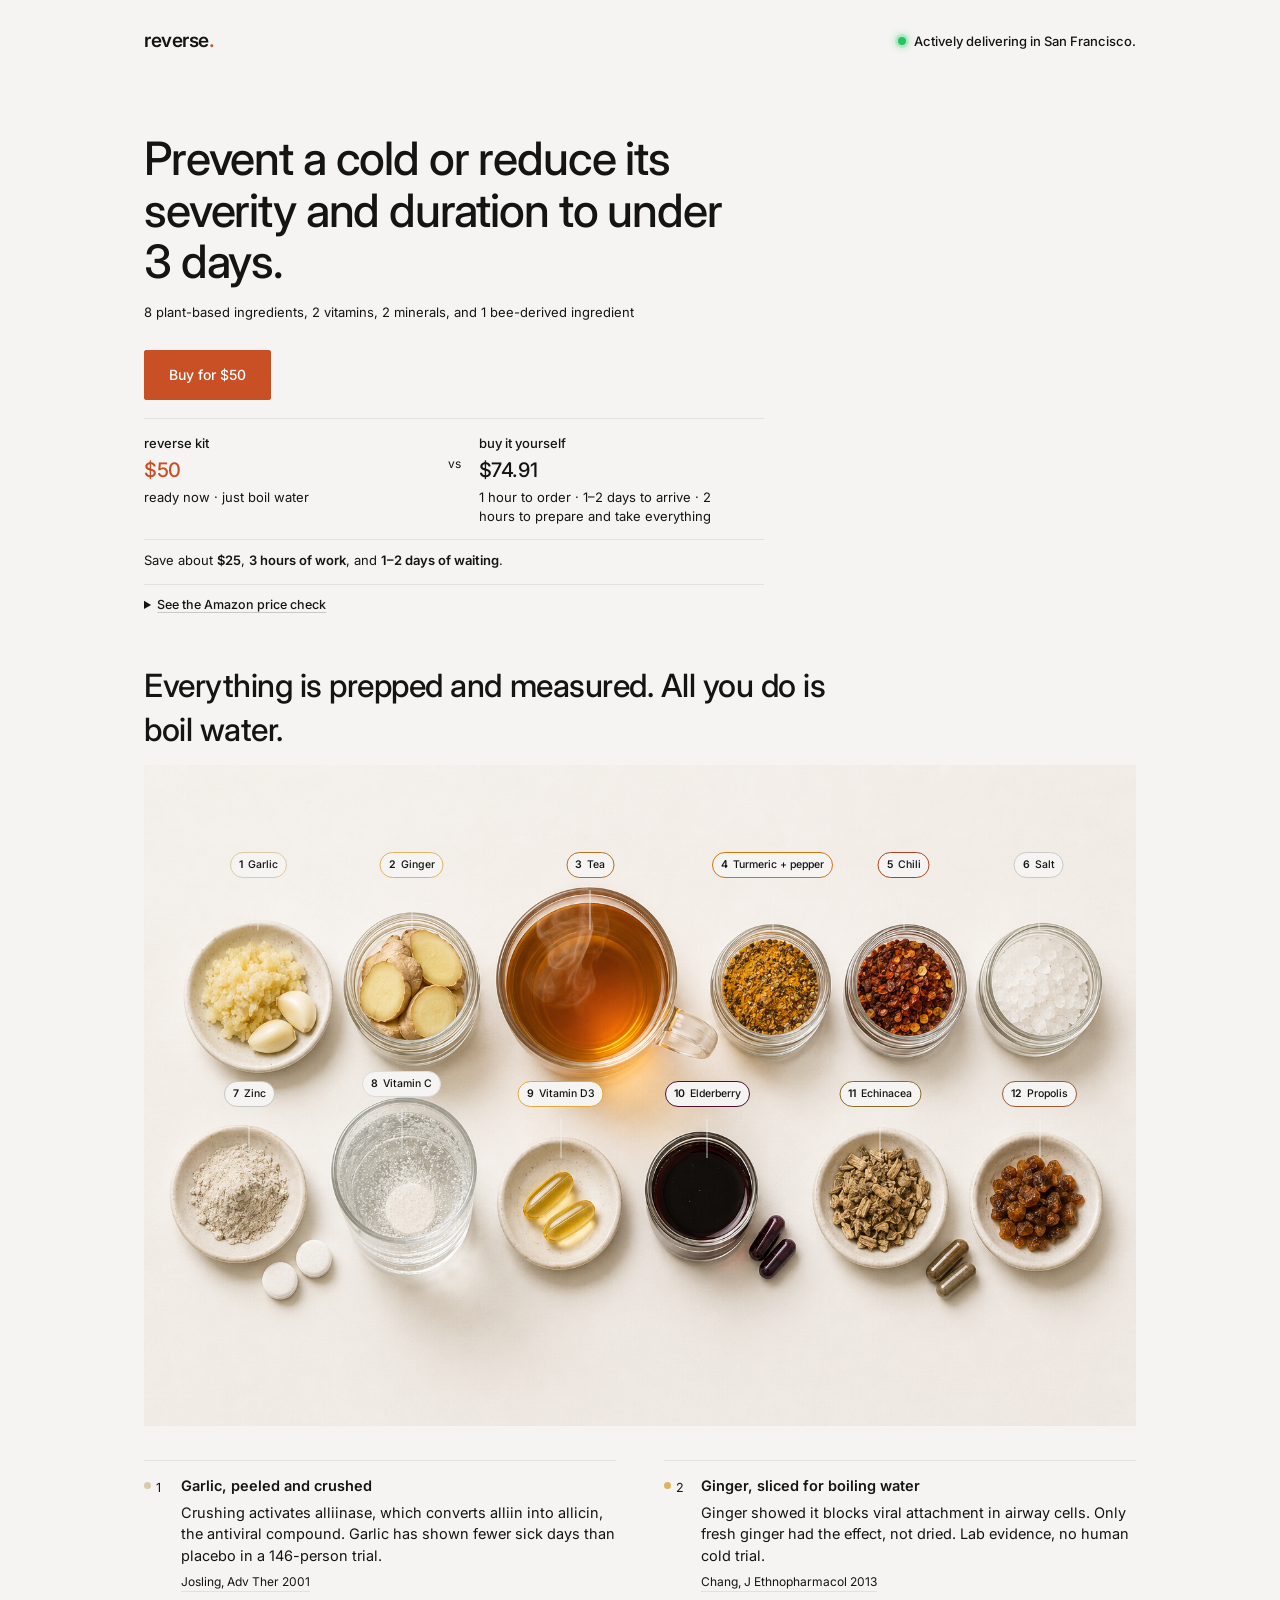
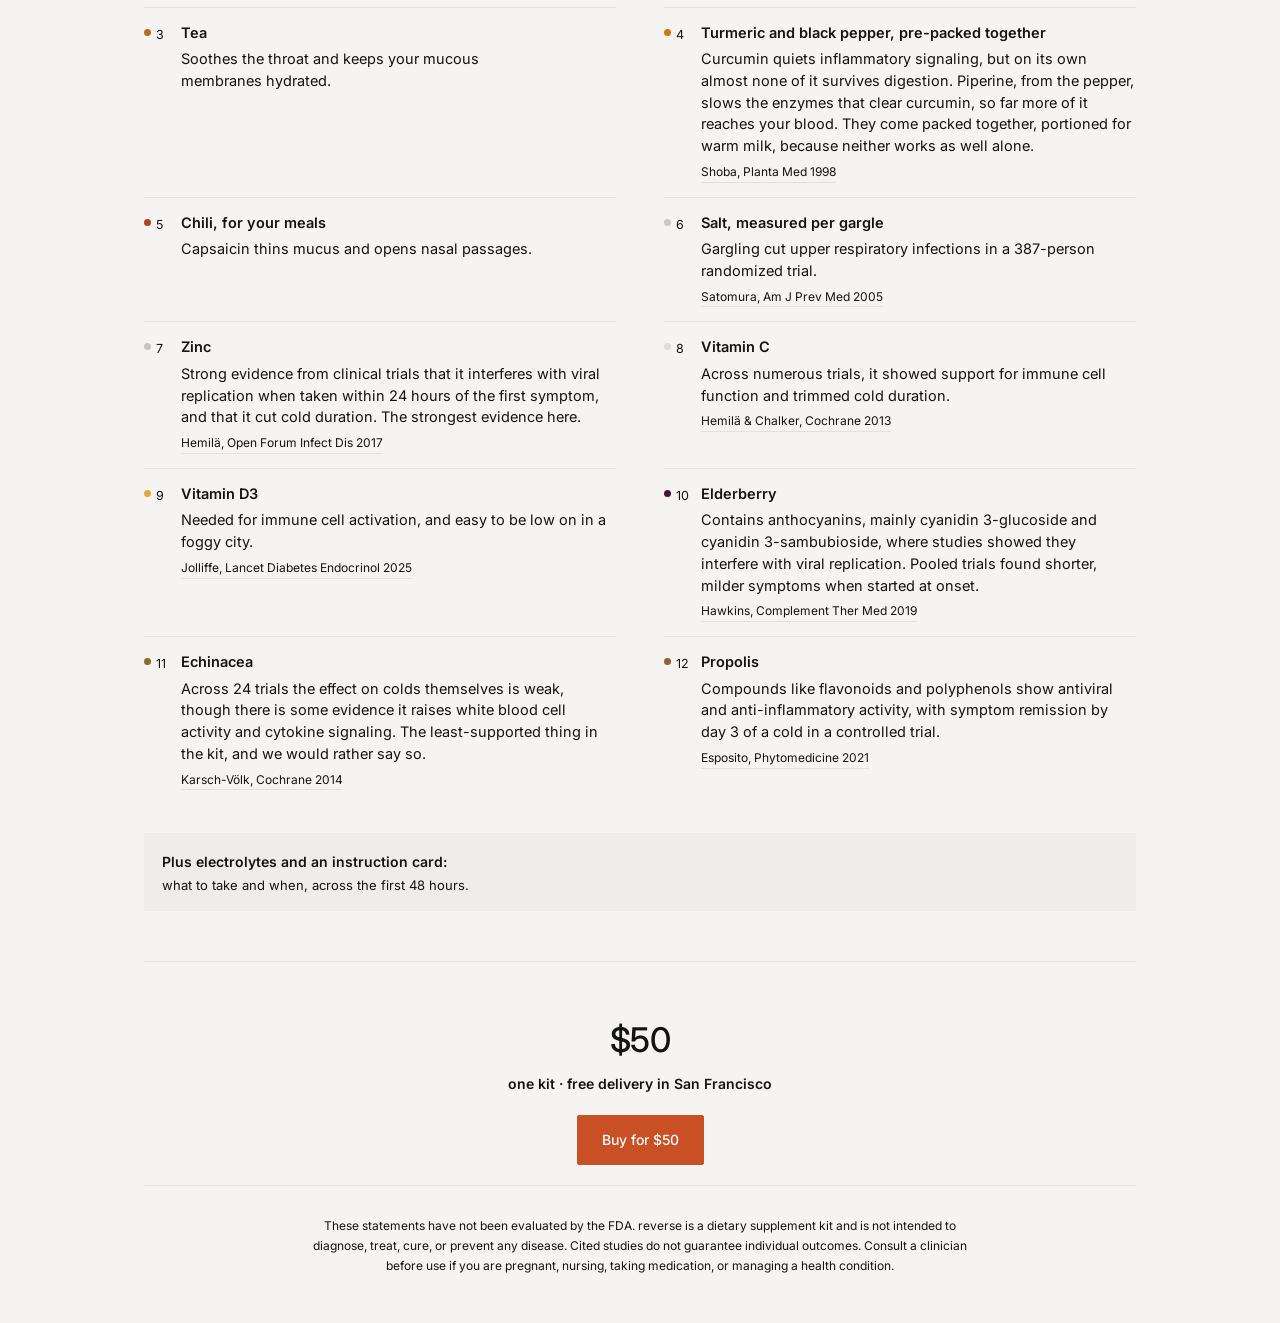
==== index.html @ 2e4b7d85 "Describe ingredient composition" ====
<!DOCTYPE html><html lang="en"><head><meta charSet="utf-8"/><meta name="viewport" content="width=device-width, initial-scale=1"/><link rel="preload" as="image" href="./reverse-kit.png"/><link rel="stylesheet" href="./style.css"/><title>reverse — the at-onset cold kit</title><meta name="description" content="Everything you need is prepped and measured in one kit. All you do is boil water."/><meta property="og:title" content="reverse — the at-onset cold kit"/><meta property="og:description" content="Everything you need is prepped and measured. All you do is boil water."/><meta property="og:url" content="https://kadair1.github.io/reversecold/"/><meta property="og:type" content="website"/><meta property="og:image" content="https://kadair1.github.io/reversecold/og.png"/><meta property="og:image:width" content="1536"/><meta property="og:image:height" content="1024"/><meta name="twitter:card" content="summary_large_image"/><meta name="twitter:title" content="reverse — the at-onset cold kit"/><meta name="twitter:description" content="Everything you need is prepped and measured. All you do is boil water."/><meta name="twitter:image" content="https://kadair1.github.io/reversecold/og.png"/><link rel="shortcut icon" href="https://kadair1.github.io/reversecold/favicon.svg"/><link rel="icon" href="https://kadair1.github.io/reversecold/favicon.svg"/>
<link rel="stylesheet" href="https://fonts.googleapis.com/css2?family=Inter:wght@300;400;500;600&amp;display=swap" />
<style data-vinext-fonts>.__font_inter_10aityj { font-family: 'Inter', sans-serif; }

.__variable_inter_10aityj { --font-inter: 'Inter', sans-serif; }
</style>
</head><body class="__variable_inter_10aityj"><main><div class="wrap"><header><a class="mark" href="#top" aria-label="reverse home">reverse</a><div class="meta">Actively delivering in San Francisco.</div></header><section class="hero" id="top"><h1>Prevent a cold or reduce its severity and duration to under 3 days.</h1><p class="hero-support">8 plant-based ingredients, 2 vitamins, 2 minerals, and 1 bee-derived ingredient</p><div class="actions"><a class="buy" href="https://buy.stripe.com/00w4gAdY35AW3qXcpU4AU00">Buy for $50</a></div><div class="value-proof" aria-label="Cost and time comparison"><div class="proof-item reverse-proof"><span>reverse kit</span><strong>$50</strong><small>ready now · just boil water</small></div><div class="proof-divider" aria-hidden="true">vs</div><div class="proof-item"><span>buy it yourself</span><strong>$74.91</strong><small>1 hour to order · 1–2 days to arrive · 2 hours to prepare and take everything</small></div><p class="savings">Save about <b>$25</b>, <b>3 hours of work</b>, and<!-- --> <b>1–2 days of waiting</b>.</p></div><details class="price-check"><summary>See the Amazon price check</summary><div class="basket"><a href="https://www.amazon.com/dp/B0035APRLO" target="_blank" rel="noopener noreferrer"><span>Garlic</span><b>$0.99</b></a><a href="https://www.amazon.com/dp/B09B32RNV4" target="_blank" rel="noopener noreferrer"><span>Ginger</span><b>$1.87</b></a><a href="https://www.amazon.com/dp/B07W1WWT5D" target="_blank" rel="noopener noreferrer"><span>Turmeric</span><b>$2.62</b></a><a href="https://www.amazon.com/dp/B0CN1QPHZ1" target="_blank" rel="noopener noreferrer"><span>Black pepper</span><b>$1.69</b></a><a href="https://www.amazon.com/dp/B07VYNTRYJ" target="_blank" rel="noopener noreferrer"><span>Cayenne</span><b>$2.42</b></a><a href="https://www.amazon.com/dp/B07QW1G8MW" target="_blank" rel="noopener noreferrer"><span>Sea salt</span><b>$2.20</b></a><a href="https://www.amazon.com/dp/B00PSD42PS" target="_blank" rel="noopener noreferrer"><span>Tea</span><b>$3.97</b></a><a href="https://www.amazon.com/dp/B00024D3SK" target="_blank" rel="noopener noreferrer"><span>Zinc lozenges</span><b>$5.04</b></a><a href="https://www.amazon.com/dp/B018EAPQ38" target="_blank" rel="noopener noreferrer"><span>Vitamin C</span><b>$5.99</b></a><a href="https://www.amazon.com/dp/B004U3Y8SI" target="_blank" rel="noopener noreferrer"><span>Vitamin D3</span><b>$7.41</b></a><a href="https://www.amazon.com/dp/B0F94R33RW" target="_blank" rel="noopener noreferrer"><span>Elderberry</span><b>$11.59</b></a><a href="https://www.amazon.com/dp/B000GG15L6" target="_blank" rel="noopener noreferrer"><span>Echinacea</span><b>$7.69</b></a><a href="https://www.amazon.com/dp/B019ND0DU6" target="_blank" rel="noopener noreferrer"><span>Propolis spray</span><b>$13.99</b></a><a href="https://www.amazon.com/dp/B08TZM8S1F" target="_blank" rel="noopener noreferrer"><span>Electrolytes</span><b>$7.44</b></a><div class="basket-total"><span>Amazon basket</span><b>$74.91</b></div></div><p>Prices checked July 17, 2026 for the lowest-priced relevant pack found. Before tax; prices and availability change. Time includes 1 hour to order all the right things and 2 hours to prepare and take everything; delivery takes 1–2 days.</p></details></section><section class="spec" aria-labelledby="kit-heading"><div class="section-head"><h2 id="kit-heading">Everything is prepped and measured. All you do is boil water.</h2></div><div class="lay"><div class="image-stage"><img src="./reverse-kit.png" alt="The reverse kit ingredients arranged in two orderly rows" width="1536" height="1024"/><div class="dots" aria-hidden="true"><div class="dot r1 p1" style="--ring:#d8cba8"><i><b>1</b><span>Garlic</span></i></div><div class="dot r1 p2" style="--ring:#e0b45e"><i><b>2</b><span>Ginger</span></i></div><div class="dot r1 p3" style="--ring:#b5701c"><i><b>3</b><span>Tea</span></i></div><div class="dot r1 p4" style="--ring:#d4770a"><i><b>4</b><span>Turmeric + pepper</span></i></div><div class="dot r1 p5" style="--ring:#b0431c"><i><b>5</b><span>Chili</span></i></div><div class="dot r1 p6" style="--ring:#c9c9c6"><i><b>6</b><span>Salt</span></i></div><div class="dot r2 p7" style="--ring:#c6c6c3"><i><b>7</b><span>Zinc</span></i></div><div class="dot r2 p8" style="--ring:#dcdcd8"><i><b>8</b><span>Vitamin C</span></i></div><div class="dot r2 p9" style="--ring:#e0a93b"><i><b>9</b><span>Vitamin D3</span></i></div><div class="dot r2 p10" style="--ring:#4a1230"><i><b>10</b><span>Elderberry</span></i></div><div class="dot r2 p11" style="--ring:#8a6a28"><i><b>11</b><span>Echinacea</span></i></div><div class="dot r2 p12" style="--ring:#9c5b33"><i><b>12</b><span>Propolis</span></i></div></div></div></div><div class="notes"><article class="note" style="--sw:#d8cba8"><div class="number">1</div><div><h3>Garlic, peeled and crushed</h3><p>Crushing activates alliinase, which converts alliin into allicin, the antiviral compound. Garlic has shown fewer sick days than placebo in a 146-person trial.</p><a class="source" href="https://pubmed.ncbi.nlm.nih.gov/11697022/" target="_blank" rel="noopener noreferrer">Josling, Adv Ther 2001</a></div></article><article class="note" style="--sw:#e0b45e"><div class="number">2</div><div><h3>Ginger, sliced for boiling water</h3><p>Ginger showed it blocks viral attachment in airway cells. Only fresh ginger had the effect, not dried. Lab evidence, no human cold trial.</p><a class="source" href="https://pubmed.ncbi.nlm.nih.gov/23123794/" target="_blank" rel="noopener noreferrer">Chang, J Ethnopharmacol 2013</a></div></article><article class="note" style="--sw:#b5701c"><div class="number">3</div><div><h3>Tea</h3><p>Soothes the throat and keeps your mucous membranes hydrated.</p></div></article><article class="note" style="--sw:#d4770a"><div class="number">4</div><div><h3>Turmeric and black pepper, pre-packed together</h3><p>Curcumin quiets inflammatory signaling, but on its own almost none of it survives digestion. Piperine, from the pepper, slows the enzymes that clear curcumin, so far more of it reaches your blood. They come packed together, portioned for warm milk, because neither works as well alone.</p><a class="source" href="https://pubmed.ncbi.nlm.nih.gov/9619120/" target="_blank" rel="noopener noreferrer">Shoba, Planta Med 1998</a></div></article><article class="note" style="--sw:#b0431c"><div class="number">5</div><div><h3>Chili, for your meals</h3><p>Capsaicin thins mucus and opens nasal passages.</p></div></article><article class="note" style="--sw:#c9c9c6"><div class="number">6</div><div><h3>Salt, measured per gargle</h3><p>Gargling cut upper respiratory infections in a 387-person randomized trial.</p><a class="source" href="https://pubmed.ncbi.nlm.nih.gov/16242593/" target="_blank" rel="noopener noreferrer">Satomura, Am J Prev Med 2005</a></div></article><article class="note" style="--sw:#c6c6c3"><div class="number">7</div><div><h3>Zinc</h3><p>Strong evidence from clinical trials that it interferes with viral replication when taken within 24 hours of the first symptom, and that it cut cold duration. The strongest evidence here.</p><a class="source" href="https://pubmed.ncbi.nlm.nih.gov/28480298/" target="_blank" rel="noopener noreferrer">Hemilä, Open Forum Infect Dis 2017</a></div></article><article class="note" style="--sw:#dcdcd8"><div class="number">8</div><div><h3>Vitamin C</h3><p>Across numerous trials, it showed support for immune cell function and trimmed cold duration.</p><a class="source" href="https://www.cochrane.org/evidence/CD000980_vitamin-c-preventing-and-treating-common-cold" target="_blank" rel="noopener noreferrer">Hemilä &amp; Chalker, Cochrane 2013</a></div></article><article class="note" style="--sw:#e0a93b"><div class="number">9</div><div><h3>Vitamin D3</h3><p>Needed for immune cell activation, and easy to be low on in a foggy city.</p><a class="source" href="https://www.thelancet.com/journals/landia/article/PIIS2213-8587(24)00348-6/fulltext" target="_blank" rel="noopener noreferrer">Jolliffe, Lancet Diabetes Endocrinol 2025</a></div></article><article class="note" style="--sw:#4a1230"><div class="number">10</div><div><h3>Elderberry</h3><p>Contains anthocyanins, mainly cyanidin 3-glucoside and cyanidin 3-sambubioside, where studies showed they interfere with viral replication. Pooled trials found shorter, milder symptoms when started at onset.</p><a class="source" href="https://pubmed.ncbi.nlm.nih.gov/30670267/" target="_blank" rel="noopener noreferrer">Hawkins, Complement Ther Med 2019</a></div></article><article class="note" style="--sw:#8a6a28"><div class="number">11</div><div><h3>Echinacea</h3><p>Across 24 trials the effect on colds themselves is weak, though there is some evidence it raises white blood cell activity and cytokine signaling. The least-supported thing in the kit, and we would rather say so.</p><a class="source" href="https://www.cochrane.org/evidence/CD000530_echinacea-preventing-and-treating-common-cold" target="_blank" rel="noopener noreferrer">Karsch-Völk, Cochrane 2014</a></div></article><article class="note" style="--sw:#9c5b33"><div class="number">12</div><div><h3>Propolis</h3><p>Compounds like flavonoids and polyphenols show antiviral and anti-inflammatory activity, with symptom remission by day 3 of a cold in a controlled trial.</p><a class="source" href="https://pubmed.ncbi.nlm.nih.gov/33113503/" target="_blank" rel="noopener noreferrer">Esposito, Phytomedicine 2021</a></div></article></div><div class="instruction-card"><b>Plus electrolytes and an instruction card:</b><p>what to take and when, across the first 48 hours.</p></div></section><section class="close" aria-label="Buy reverse"><div class="price">$50<small>one kit · free delivery in San Francisco</small></div><a class="buy" href="https://buy.stripe.com/00w4gAdY35AW3qXcpU4AU00">Buy for $50</a></section><footer><p>These statements have not been evaluated by the FDA. reverse is a dietary supplement kit and is not intended to diagnose, treat, cure, or prevent any disease. Cited studies do not guarantee individual outcomes. Consult a clinician before use if you are pregnant, nursing, taking medication, or managing a health condition.</p></footer></div></main></body></html>
---- style.css ----
/*! tailwindcss v4.2.1 | MIT License | https://tailwindcss.com */
@layer theme{:root,:host{--font-sans:ui-sans-serif, system-ui, sans-serif, "Apple Color Emoji", "Segoe UI Emoji", "Segoe UI Symbol", "Noto Color Emoji";--font-mono:ui-monospace, SFMono-Regular, Menlo, Monaco, Consolas, "Liberation Mono", "Courier New", monospace;--spacing:.25rem;--default-font-family:var(--font-sans);--default-mono-font-family:var(--font-mono)}}@layer base{*,:after,:before,::backdrop{box-sizing:border-box;border:0 solid;margin:0;padding:0}::file-selector-button{box-sizing:border-box;border:0 solid;margin:0;padding:0}html,:host{-webkit-text-size-adjust:100%;tab-size:4;line-height:1.5;font-family:var(--default-font-family,ui-sans-serif, system-ui, sans-serif, "Apple Color Emoji", "Segoe UI Emoji", "Segoe UI Symbol", "Noto Color Emoji");font-feature-settings:var(--default-font-feature-settings,normal);font-variation-settings:var(--default-font-variation-settings,normal);-webkit-tap-highlight-color:transparent}hr{height:0;color:inherit;border-top-width:1px}abbr:where([title]){-webkit-text-decoration:underline dotted;text-decoration:underline dotted}h1,h2,h3,h4,h5,h6{font-size:inherit;font-weight:inherit}a{color:inherit;-webkit-text-decoration:inherit;-webkit-text-decoration:inherit;-webkit-text-decoration:inherit;-webkit-text-decoration:inherit;text-decoration:inherit}b,strong{font-weight:bolder}code,kbd,samp,pre{font-family:var(--default-mono-font-family,ui-monospace, SFMono-Regular, Menlo, Monaco, Consolas, "Liberation Mono", "Courier New", monospace);font-feature-settings:var(--default-mono-font-feature-settings,normal);font-variation-settings:var(--default-mono-font-variation-settings,normal);font-size:1em}small{font-size:80%}sub,sup{vertical-align:baseline;font-size:75%;line-height:0;position:relative}sub{bottom:-.25em}sup{top:-.5em}table{text-indent:0;border-color:inherit;border-collapse:collapse}:-moz-focusring{outline:auto}progress{vertical-align:baseline}summary{display:list-item}ol,ul,menu{list-style:none}img,svg,video,canvas,audio,iframe,embed,object{vertical-align:middle;display:block}img,video{max-width:100%;height:auto}button,input,select,optgroup,textarea{font:inherit;font-feature-settings:inherit;font-variation-settings:inherit;letter-spacing:inherit;color:inherit;opacity:1;background-color:#0000;border-radius:0}::file-selector-button{font:inherit;font-feature-settings:inherit;font-variation-settings:inherit;letter-spacing:inherit;color:inherit;opacity:1;background-color:#0000;border-radius:0}:where(select:is([multiple],[size])) optgroup{font-weight:bolder}:where(select:is([multiple],[size])) optgroup option{padding-inline-start:20px}::file-selector-button{margin-inline-end:4px}::placeholder{opacity:1}@supports (not ((-webkit-appearance:-apple-pay-button))) or (contain-intrinsic-size:1px){::placeholder{color:currentColor}@supports (color:color-mix(in lab, red, red)){::placeholder{color:color-mix(in oklab, currentcolor 50%, transparent)}}}textarea{resize:vertical}::-webkit-search-decoration{-webkit-appearance:none}::-webkit-date-and-time-value{min-height:1lh;text-align:inherit}::-webkit-datetime-edit{display:inline-flex}::-webkit-datetime-edit-fields-wrapper{padding:0}::-webkit-datetime-edit{padding-block:0}::-webkit-datetime-edit-year-field{padding-block:0}::-webkit-datetime-edit-month-field{padding-block:0}::-webkit-datetime-edit-day-field{padding-block:0}::-webkit-datetime-edit-hour-field{padding-block:0}::-webkit-datetime-edit-minute-field{padding-block:0}::-webkit-datetime-edit-second-field{padding-block:0}::-webkit-datetime-edit-millisecond-field{padding-block:0}::-webkit-datetime-edit-meridiem-field{padding-block:0}::-webkit-calendar-picker-indicator{line-height:1}:-moz-ui-invalid{box-shadow:none}button,input:where([type=button],[type=reset],[type=submit]){appearance:button}::file-selector-button{appearance:button}::-webkit-inner-spin-button{height:auto}::-webkit-outer-spin-button{height:auto}[hidden]:where(:not([hidden=until-found])){display:none!important}}@layer components;@layer utilities{.relative{position:relative}.start{inset-inline-start:var(--spacing)}.hidden{display:none}.table{display:table}}:root{--w:#f5f4f2;--paper:#eeedeb;--line:#e2e1de;--grey:#141413;--dk:#141413;--ink:#141413;--accent:#c94f24;--accent-dark:#a93c17}*{box-sizing:border-box}html{scroll-behavior:smooth}body{background:var(--w);color:var(--ink);font-family:var(--font-inter), "Inter", system-ui, sans-serif;-webkit-font-smoothing:antialiased;margin:0;font-size:16px;font-weight:400;line-height:1.55}button,input{font:inherit}a{color:inherit}h1,h2,h3,p{text-wrap:pretty}.wrap{max-width:1040px;margin:0 auto;padding:0 24px}header{justify-content:space-between;align-items:center;padding:26px 0;display:flex}.mark{color:var(--ink);letter-spacing:-.025em;font-size:19px;font-weight:600;text-decoration:none}.mark:after{color:var(--accent);content:"."}.meta{color:var(--ink);align-items:center;gap:8px;font-size:13px;font-weight:500;display:flex}.meta:before{content:"";background:#22c55e;border-radius:50%;flex:none;width:8px;height:8px;box-shadow:0 0 0 3px #22c55e29,0 0 10px #22c55ee6}.hero{max-width:660px;padding:52px 0 16px}h1{letter-spacing:-.025em;max-width:660px;margin:0;font-size:clamp(30px,5vw,46px);font-weight:500;line-height:1.12}.hero-support{max-width:600px;color:var(--ink);margin:14px 0 0;font-size:13px;line-height:1.55}.lede{max-width:530px;color:var(--dk);margin:18px 0 0;font-size:18px;font-weight:400;line-height:1.55}.actions{flex-wrap:wrap;align-items:center;gap:18px;margin-top:28px;display:flex}.buy{border:1px solid var(--accent);background:var(--accent);color:#fff;cursor:pointer;border-radius:2px;padding:13px 24px;font-size:14px;font-weight:500;text-decoration:none;transition:background .15s,border-color .15s;display:inline-block}.buy:hover{border-color:var(--accent-dark);background:var(--accent-dark)}.buy:focus-visible,summary:focus-visible,.dismiss:focus-visible,.field:focus-visible,.pay:focus-visible{outline:2px solid var(--accent);outline-offset:3px}.value-proof{border-top:1px solid var(--line);border-bottom:1px solid var(--line);grid-template-columns:1fr auto 1fr;align-items:start;max-width:620px;margin-top:18px;padding:14px 0;display:grid}.proof-item{gap:2px;display:grid}.proof-item span{color:var(--grey);font-size:13px;font-weight:500}.proof-item strong{color:var(--ink);letter-spacing:-.02em;font-size:20px;font-weight:500}.proof-item small{max-width:245px;color:var(--dk);font-size:13px;font-weight:400;line-height:1.5}.reverse-proof strong{color:var(--accent)}.proof-divider{color:var(--grey);padding:22px 18px 0;font-size:12px;font-weight:400}.savings{border-top:1px solid var(--line);color:var(--dk);text-align:left;grid-column:1/-1;margin:12px 0 0;padding-top:10px;font-size:13px}.savings b{color:var(--ink);font-weight:600}.price-check{max-width:620px;color:var(--grey);margin-top:10px;font-size:12.5px}.price-check summary{cursor:pointer;text-underline-offset:3px;width:fit-content;font-weight:500;-webkit-text-decoration:underline #c9c8c4;text-decoration:underline #c9c8c4}.basket{border:1px solid var(--line);background:#fff;grid-template-columns:repeat(2,minmax(0,1fr));gap:1px 24px;margin-top:12px;padding:12px 14px;display:grid}.basket a,.basket-total{border-bottom:1px solid var(--paper);justify-content:space-between;gap:10px;padding:4px 0;text-decoration:none;display:flex}.basket a:hover span{color:var(--accent)}.basket b{font-weight:600}.basket-total{border-top:1px solid var(--line);color:var(--ink);border-bottom:0;grid-column:1/-1;margin-top:6px;padding-top:9px;font-size:12px}.price-check>p{margin:9px 0 0;line-height:1.55}.spec{padding:34px 0 10px}.section-head{margin-bottom:14px}.section-head h2{letter-spacing:-.015em;text-align:left;max-width:760px;margin:0;font-size:clamp(25px,3.2vw,32px);font-weight:500;line-height:1.35}.lay{background:#d9d5cc;width:100%;overflow-x:auto}.image-stage{width:100%;position:relative}.image-stage img{width:100%;height:auto;display:block}.dots{pointer-events:none;position:absolute;inset:0}.dot{background:#f5f4f2bf;width:1px;position:absolute;transform:translate(-50%)}.dot i{border:1.5px solid var(--ring,#cfcecb);background:var(--w);min-width:22px;height:26px;color:var(--ink);white-space:nowrap;border-radius:999px;justify-content:center;align-items:center;gap:5px;padding:0 8px;font-size:10.5px;font-style:normal;font-weight:500;display:flex;position:absolute;top:-12px;left:50%;transform:translate(-50%,-100%)}.dot i b{font-weight:600}.r1{height:6%;top:19%}.r2{height:6%;top:53.5%}.p1{left:11.5%}.p2{left:27%}.p3{left:45%}.p4{left:63.4%}.p5{left:76.6%}.p6{left:90.2%}.p7{left:10.6%}.p8{left:26%}.p9{left:42%}.p10{left:56.8%}.p11{left:74.2%}.p12{left:90.3%}.r2.p8{height:6%;top:52%}.notes{grid-template-columns:1fr 1fr;gap:0 48px;margin-top:34px;display:grid}.note{border-top:1px solid var(--line);grid-template-columns:24px 1fr;gap:13px;padding:14px 0;display:grid}.number{color:var(--grey);white-space:nowrap;align-items:flex-start;gap:5px;padding-top:3px;font-size:12.5px;display:flex}.number:before{background:var(--sw,var(--grey));content:"";border-radius:50%;flex:none;width:7px;height:7px;margin-top:4px}.note h3{letter-spacing:0;margin:0;font-size:14.5px;font-weight:600}.note p{color:var(--dk);margin:4px 0 0;font-size:14.5px;font-weight:400;line-height:1.5}.source{border-bottom:1px solid var(--line);color:var(--grey);margin-top:6px;font-size:12px;text-decoration:none;display:inline-block}.source:hover{border-color:var(--accent);color:var(--accent)}.instruction-card{background:var(--paper);margin-top:28px;padding:16px 18px}.instruction-card span{color:var(--grey);margin-bottom:3px;font-size:11px;font-weight:500;display:block}.instruction-card b{font-size:14px;font-weight:600}.instruction-card p{color:var(--grey);margin:2px 0 0;font-size:13px}.close{border-top:1px solid var(--line);text-align:center;margin-top:40px;padding:52px 0 20px}.close .price{letter-spacing:-.02em;font-size:34px;font-weight:500}.close .price small{color:var(--ink);letter-spacing:0;margin-top:6px;font-size:14px;font-weight:600;display:block}.close .buy{margin-top:20px}footer{border-top:1px solid var(--line);padding:30px 0 46px}footer p{max-width:660px;color:var(--grey);text-align:center;margin:0 auto;font-size:12px;line-height:1.7}.veil{z-index:50;background:#1414138c;justify-content:center;align-items:center;padding:20px;display:flex;position:fixed;inset:0}.checkout{border:1px solid var(--line);background:#fff;border-radius:3px;width:min(390px,100%);max-height:92vh;padding:26px;overflow:auto}.checkout-top{justify-content:space-between;align-items:flex-start;margin-bottom:16px;display:flex}.checkout-mark{font-size:16px;font-weight:600}.amount{letter-spacing:-.025em;margin-top:8px;font-size:27px;font-weight:500}.amount small{color:var(--grey);letter-spacing:0;margin-top:2px;font-size:12px;font-weight:400;display:block}.dismiss{color:var(--grey);cursor:pointer;background:0 0;border:0;font-size:24px;font-weight:400;line-height:1}.demo{border:1px solid var(--line);background:var(--paper);color:var(--dk);margin-bottom:14px;padding:7px 9px;font-size:12px}label{color:var(--dk);margin:13px 0 5px;font-size:13px;font-weight:500;display:block}.field{border:1px solid var(--line);width:100%;min-width:0;color:var(--ink);background:#fff;border-radius:2px;padding:10px 11px;font-size:14px;font-weight:400}.field:focus{border-color:var(--accent);outline:0}.card-grid{grid-template-columns:1fr 75px 64px;display:grid}.card-grid .field{border-radius:0}.card-grid .field:first-child{border-radius:2px 0 0 2px}.card-grid .field:last-child{border-radius:0 2px 2px 0}.card-grid .field:not(:first-child){border-left:0}.checkout-line{border-top:1px solid var(--line);color:var(--grey);justify-content:space-between;margin-top:14px;padding:9px 0 0;font-size:13px;display:flex}.checkout-line+.checkout-line{border-top:0;margin-top:0}.checkout-line.total{color:var(--ink);font-size:14px;font-weight:600}.pay{background:var(--ink);color:#fff;cursor:pointer;border:0;border-radius:2px;width:100%;margin-top:17px;padding:12px;font-size:14px;font-weight:500}.pay:disabled{cursor:default;opacity:.55}.secure{color:var(--grey);text-align:center;margin-top:10px;font-size:11.5px}.done{text-align:center;padding:12px 0 4px}.done-ring{border:1px solid var(--accent);width:44px;height:44px;color:var(--accent);border-radius:50%;justify-content:center;align-items:center;margin:0 auto 14px;font-size:19px;display:flex}.done h3{margin:0;font-size:20px;font-weight:600}.done p{color:var(--dk);margin:8px 0 18px;font-size:14px}@media (width<=760px){.wrap{padding:0 16px}.meta{font-size:12px}.image-stage{min-width:720px}.hero{padding:40px 0 16px}.value-proof{grid-template-columns:1fr;gap:11px}.proof-divider{display:none}.proof-item{border-bottom:1px solid var(--line);padding-bottom:10px}.savings{border-top:0;margin-top:0;padding-top:0}.basket{grid-template-columns:1fr}.basket-total{grid-column:1}.notes{grid-template-columns:1fr;gap:0}}@media (prefers-reduced-motion:reduce){html{scroll-behavior:auto}.buy{transition:none}}
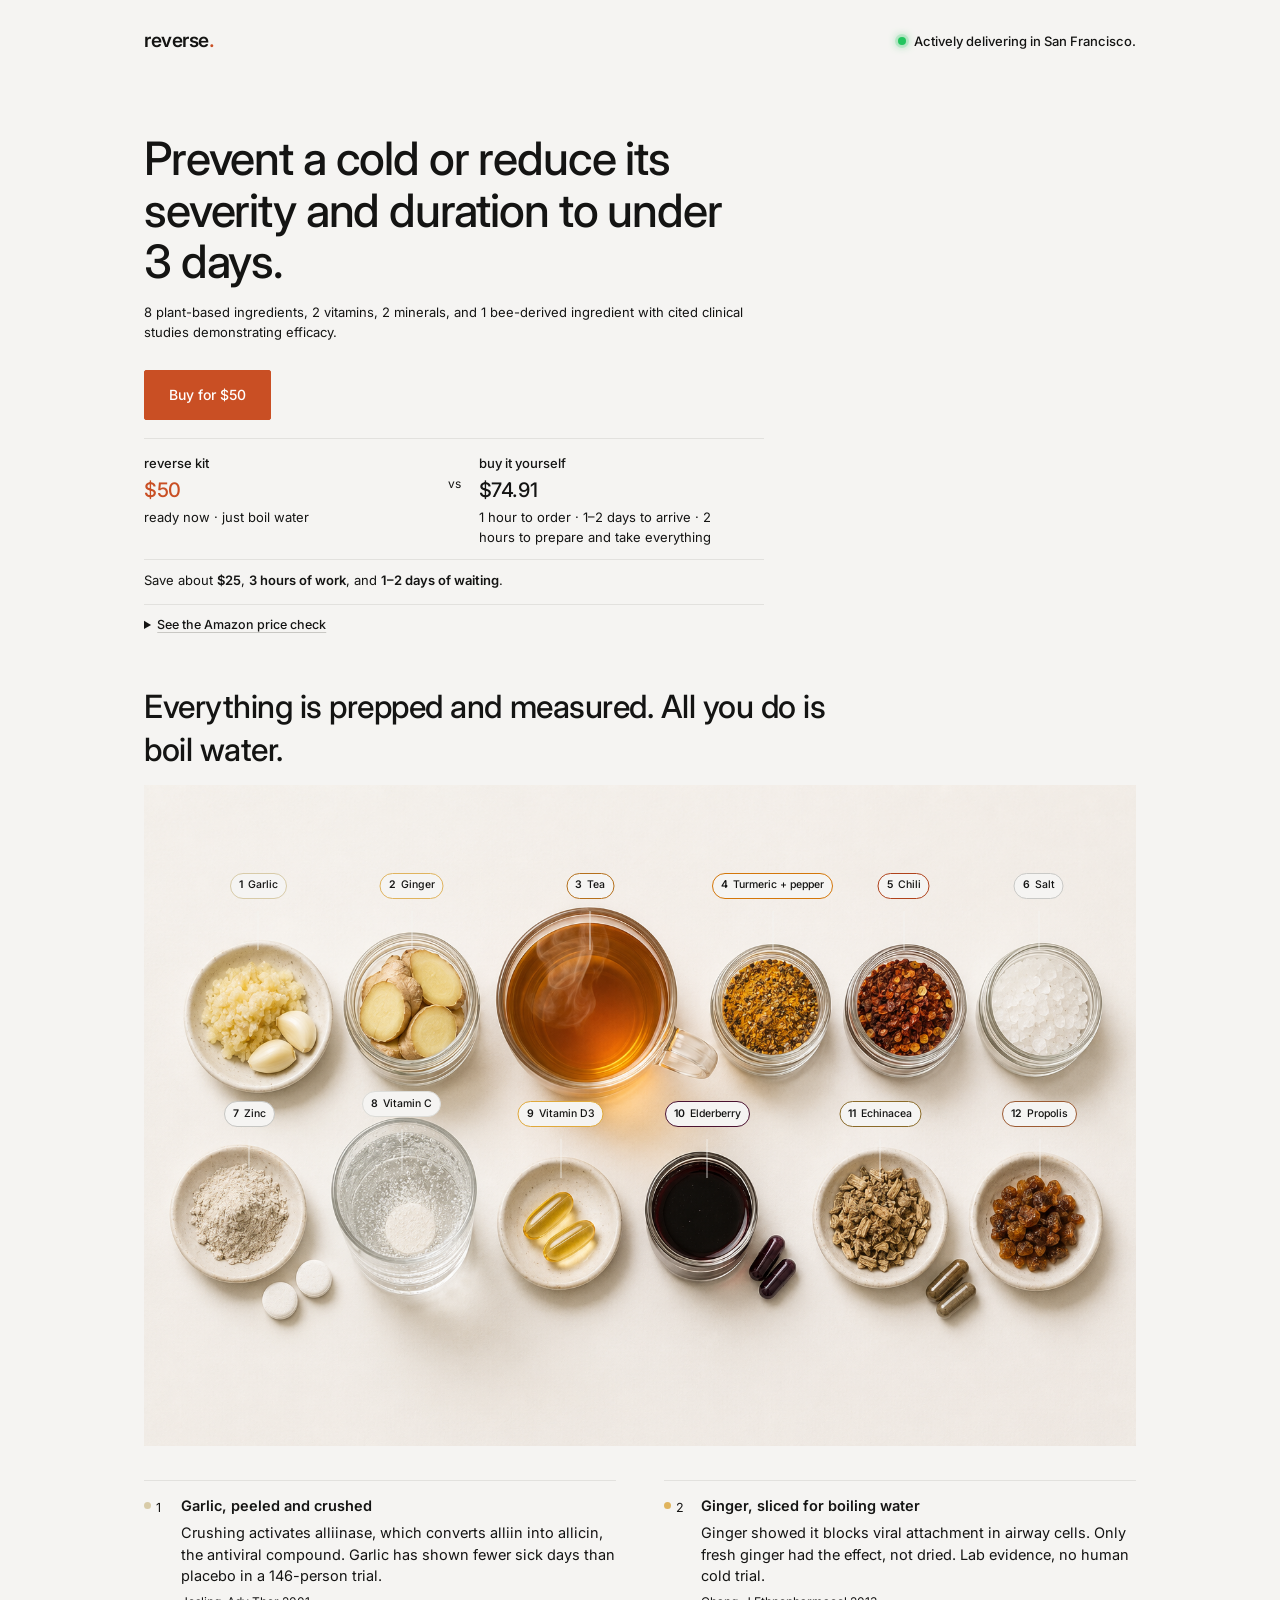
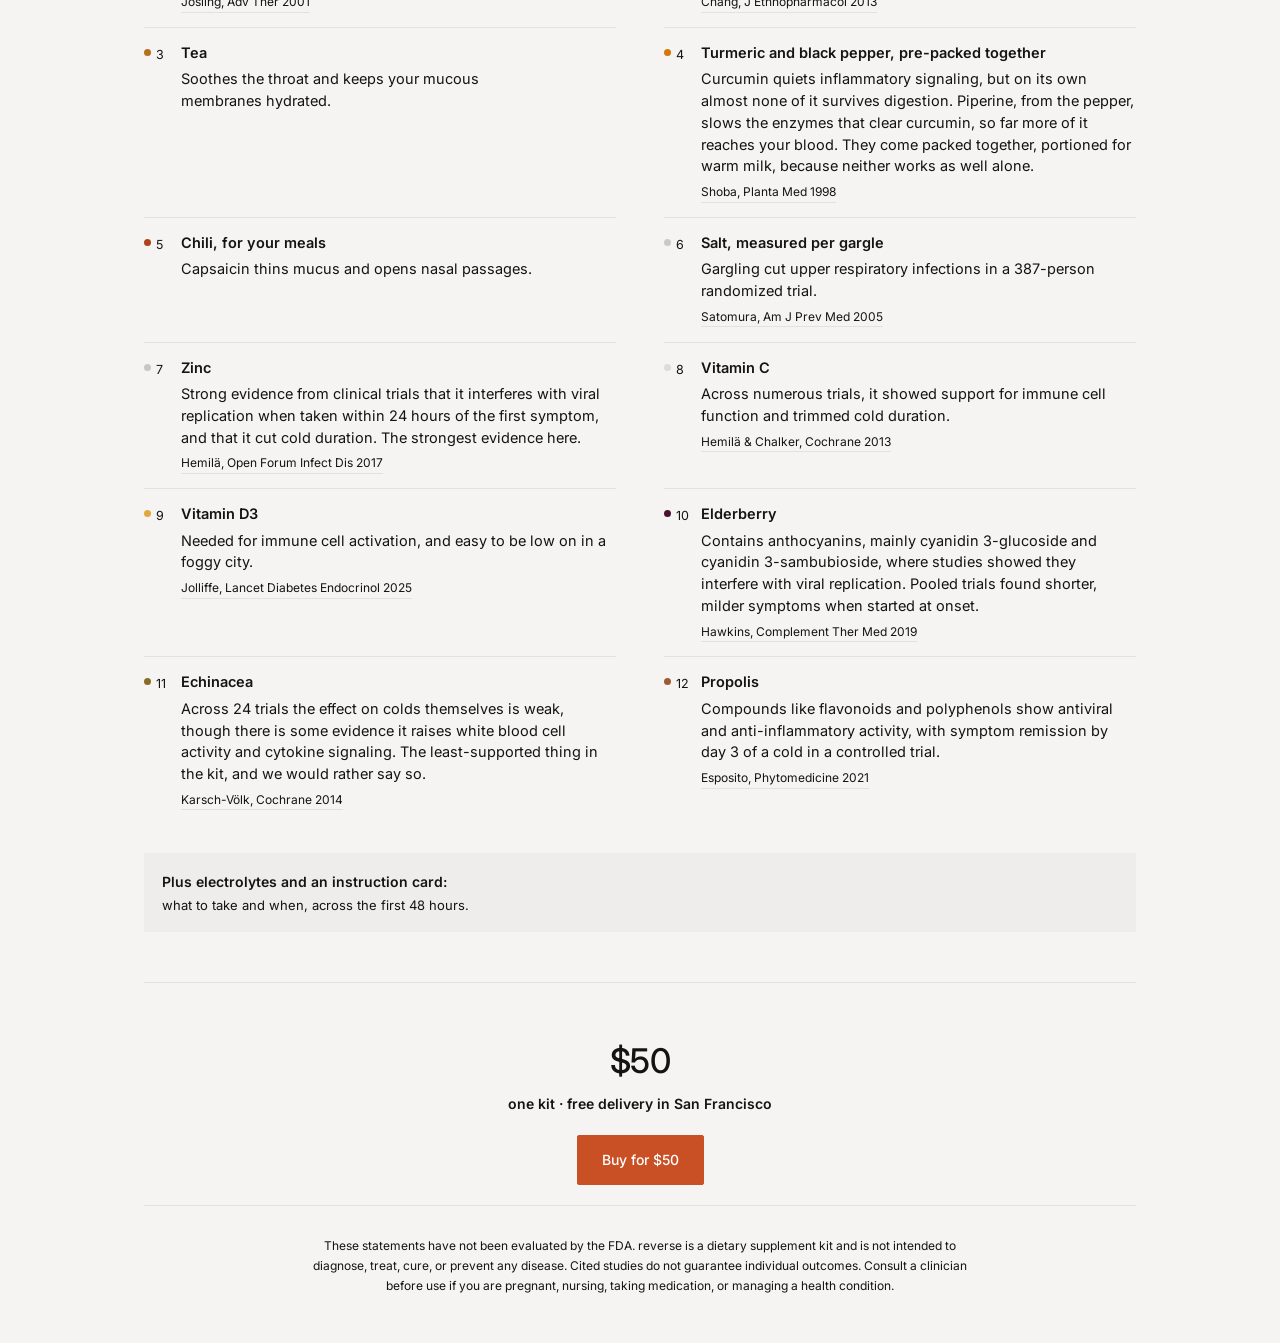
==== commit 41908b32: "Add clinical efficacy clause" ====
--- a/index.html
+++ b/index.html
@@ -4,4 +4,4 @@
 
 .__variable_inter_10aityj { --font-inter: 'Inter', sans-serif; }
 </style>
-</head><body class="__variable_inter_10aityj"><main><div class="wrap"><header><a class="mark" href="#top" aria-label="reverse home">reverse</a><div class="meta">Actively delivering in San Francisco.</div></header><section class="hero" id="top"><h1>Prevent a cold or reduce its severity and duration to under 3 days.</h1><p class="hero-support">8 plant-based ingredients, 2 vitamins, 2 minerals, and 1 bee-derived ingredient</p><div class="actions"><a class="buy" href="https://buy.stripe.com/00w4gAdY35AW3qXcpU4AU00">Buy for $50</a></div><div class="value-proof" aria-label="Cost and time comparison"><div class="proof-item reverse-proof"><span>reverse kit</span><strong>$50</strong><small>ready now · just boil water</small></div><div class="proof-divider" aria-hidden="true">vs</div><div class="proof-item"><span>buy it yourself</span><strong>$74.91</strong><small>1 hour to order · 1–2 days to arrive · 2 hours to prepare and take everything</small></div><p class="savings">Save about <b>$25</b>, <b>3 hours of work</b>, and<!-- --> <b>1–2 days of waiting</b>.</p></div><details class="price-check"><summary>See the Amazon price check</summary><div class="basket"><a href="https://www.amazon.com/dp/B0035APRLO" target="_blank" rel="noopener noreferrer"><span>Garlic</span><b>$0.99</b></a><a href="https://www.amazon.com/dp/B09B32RNV4" target="_blank" rel="noopener noreferrer"><span>Ginger</span><b>$1.87</b></a><a href="https://www.amazon.com/dp/B07W1WWT5D" target="_blank" rel="noopener noreferrer"><span>Turmeric</span><b>$2.62</b></a><a href="https://www.amazon.com/dp/B0CN1QPHZ1" target="_blank" rel="noopener noreferrer"><span>Black pepper</span><b>$1.69</b></a><a href="https://www.amazon.com/dp/B07VYNTRYJ" target="_blank" rel="noopener noreferrer"><span>Cayenne</span><b>$2.42</b></a><a href="https://www.amazon.com/dp/B07QW1G8MW" target="_blank" rel="noopener noreferrer"><span>Sea salt</span><b>$2.20</b></a><a href="https://www.amazon.com/dp/B00PSD42PS" target="_blank" rel="noopener noreferrer"><span>Tea</span><b>$3.97</b></a><a href="https://www.amazon.com/dp/B00024D3SK" target="_blank" rel="noopener noreferrer"><span>Zinc lozenges</span><b>$5.04</b></a><a href="https://www.amazon.com/dp/B018EAPQ38" target="_blank" rel="noopener noreferrer"><span>Vitamin C</span><b>$5.99</b></a><a href="https://www.amazon.com/dp/B004U3Y8SI" target="_blank" rel="noopener noreferrer"><span>Vitamin D3</span><b>$7.41</b></a><a href="https://www.amazon.com/dp/B0F94R33RW" target="_blank" rel="noopener noreferrer"><span>Elderberry</span><b>$11.59</b></a><a href="https://www.amazon.com/dp/B000GG15L6" target="_blank" rel="noopener noreferrer"><span>Echinacea</span><b>$7.69</b></a><a href="https://www.amazon.com/dp/B019ND0DU6" target="_blank" rel="noopener noreferrer"><span>Propolis spray</span><b>$13.99</b></a><a href="https://www.amazon.com/dp/B08TZM8S1F" target="_blank" rel="noopener noreferrer"><span>Electrolytes</span><b>$7.44</b></a><div class="basket-total"><span>Amazon basket</span><b>$74.91</b></div></div><p>Prices checked July 17, 2026 for the lowest-priced relevant pack found. Before tax; prices and availability change. Time includes 1 hour to order all the right things and 2 hours to prepare and take everything; delivery takes 1–2 days.</p></details></section><section class="spec" aria-labelledby="kit-heading"><div class="section-head"><h2 id="kit-heading">Everything is prepped and measured. All you do is boil water.</h2></div><div class="lay"><div class="image-stage"><img src="./reverse-kit.png" alt="The reverse kit ingredients arranged in two orderly rows" width="1536" height="1024"/><div class="dots" aria-hidden="true"><div class="dot r1 p1" style="--ring:#d8cba8"><i><b>1</b><span>Garlic</span></i></div><div class="dot r1 p2" style="--ring:#e0b45e"><i><b>2</b><span>Ginger</span></i></div><div class="dot r1 p3" style="--ring:#b5701c"><i><b>3</b><span>Tea</span></i></div><div class="dot r1 p4" style="--ring:#d4770a"><i><b>4</b><span>Turmeric + pepper</span></i></div><div class="dot r1 p5" style="--ring:#b0431c"><i><b>5</b><span>Chili</span></i></div><div class="dot r1 p6" style="--ring:#c9c9c6"><i><b>6</b><span>Salt</span></i></div><div class="dot r2 p7" style="--ring:#c6c6c3"><i><b>7</b><span>Zinc</span></i></div><div class="dot r2 p8" style="--ring:#dcdcd8"><i><b>8</b><span>Vitamin C</span></i></div><div class="dot r2 p9" style="--ring:#e0a93b"><i><b>9</b><span>Vitamin D3</span></i></div><div class="dot r2 p10" style="--ring:#4a1230"><i><b>10</b><span>Elderberry</span></i></div><div class="dot r2 p11" style="--ring:#8a6a28"><i><b>11</b><span>Echinacea</span></i></div><div class="dot r2 p12" style="--ring:#9c5b33"><i><b>12</b><span>Propolis</span></i></div></div></div></div><div class="notes"><article class="note" style="--sw:#d8cba8"><div class="number">1</div><div><h3>Garlic, peeled and crushed</h3><p>Crushing activates alliinase, which converts alliin into allicin, the antiviral compound. Garlic has shown fewer sick days than placebo in a 146-person trial.</p><a class="source" href="https://pubmed.ncbi.nlm.nih.gov/11697022/" target="_blank" rel="noopener noreferrer">Josling, Adv Ther 2001</a></div></article><article class="note" style="--sw:#e0b45e"><div class="number">2</div><div><h3>Ginger, sliced for boiling water</h3><p>Ginger showed it blocks viral attachment in airway cells. Only fresh ginger had the effect, not dried. Lab evidence, no human cold trial.</p><a class="source" href="https://pubmed.ncbi.nlm.nih.gov/23123794/" target="_blank" rel="noopener noreferrer">Chang, J Ethnopharmacol 2013</a></div></article><article class="note" style="--sw:#b5701c"><div class="number">3</div><div><h3>Tea</h3><p>Soothes the throat and keeps your mucous membranes hydrated.</p></div></article><article class="note" style="--sw:#d4770a"><div class="number">4</div><div><h3>Turmeric and black pepper, pre-packed together</h3><p>Curcumin quiets inflammatory signaling, but on its own almost none of it survives digestion. Piperine, from the pepper, slows the enzymes that clear curcumin, so far more of it reaches your blood. They come packed together, portioned for warm milk, because neither works as well alone.</p><a class="source" href="https://pubmed.ncbi.nlm.nih.gov/9619120/" target="_blank" rel="noopener noreferrer">Shoba, Planta Med 1998</a></div></article><article class="note" style="--sw:#b0431c"><div class="number">5</div><div><h3>Chili, for your meals</h3><p>Capsaicin thins mucus and opens nasal passages.</p></div></article><article class="note" style="--sw:#c9c9c6"><div class="number">6</div><div><h3>Salt, measured per gargle</h3><p>Gargling cut upper respiratory infections in a 387-person randomized trial.</p><a class="source" href="https://pubmed.ncbi.nlm.nih.gov/16242593/" target="_blank" rel="noopener noreferrer">Satomura, Am J Prev Med 2005</a></div></article><article class="note" style="--sw:#c6c6c3"><div class="number">7</div><div><h3>Zinc</h3><p>Strong evidence from clinical trials that it interferes with viral replication when taken within 24 hours of the first symptom, and that it cut cold duration. The strongest evidence here.</p><a class="source" href="https://pubmed.ncbi.nlm.nih.gov/28480298/" target="_blank" rel="noopener noreferrer">Hemilä, Open Forum Infect Dis 2017</a></div></article><article class="note" style="--sw:#dcdcd8"><div class="number">8</div><div><h3>Vitamin C</h3><p>Across numerous trials, it showed support for immune cell function and trimmed cold duration.</p><a class="source" href="https://www.cochrane.org/evidence/CD000980_vitamin-c-preventing-and-treating-common-cold" target="_blank" rel="noopener noreferrer">Hemilä &amp; Chalker, Cochrane 2013</a></div></article><article class="note" style="--sw:#e0a93b"><div class="number">9</div><div><h3>Vitamin D3</h3><p>Needed for immune cell activation, and easy to be low on in a foggy city.</p><a class="source" href="https://www.thelancet.com/journals/landia/article/PIIS2213-8587(24)00348-6/fulltext" target="_blank" rel="noopener noreferrer">Jolliffe, Lancet Diabetes Endocrinol 2025</a></div></article><article class="note" style="--sw:#4a1230"><div class="number">10</div><div><h3>Elderberry</h3><p>Contains anthocyanins, mainly cyanidin 3-glucoside and cyanidin 3-sambubioside, where studies showed they interfere with viral replication. Pooled trials found shorter, milder symptoms when started at onset.</p><a class="source" href="https://pubmed.ncbi.nlm.nih.gov/30670267/" target="_blank" rel="noopener noreferrer">Hawkins, Complement Ther Med 2019</a></div></article><article class="note" style="--sw:#8a6a28"><div class="number">11</div><div><h3>Echinacea</h3><p>Across 24 trials the effect on colds themselves is weak, though there is some evidence it raises white blood cell activity and cytokine signaling. The least-supported thing in the kit, and we would rather say so.</p><a class="source" href="https://www.cochrane.org/evidence/CD000530_echinacea-preventing-and-treating-common-cold" target="_blank" rel="noopener noreferrer">Karsch-Völk, Cochrane 2014</a></div></article><article class="note" style="--sw:#9c5b33"><div class="number">12</div><div><h3>Propolis</h3><p>Compounds like flavonoids and polyphenols show antiviral and anti-inflammatory activity, with symptom remission by day 3 of a cold in a controlled trial.</p><a class="source" href="https://pubmed.ncbi.nlm.nih.gov/33113503/" target="_blank" rel="noopener noreferrer">Esposito, Phytomedicine 2021</a></div></article></div><div class="instruction-card"><b>Plus electrolytes and an instruction card:</b><p>what to take and when, across the first 48 hours.</p></div></section><section class="close" aria-label="Buy reverse"><div class="price">$50<small>one kit · free delivery in San Francisco</small></div><a class="buy" href="https://buy.stripe.com/00w4gAdY35AW3qXcpU4AU00">Buy for $50</a></section><footer><p>These statements have not been evaluated by the FDA. reverse is a dietary supplement kit and is not intended to diagnose, treat, cure, or prevent any disease. Cited studies do not guarantee individual outcomes. Consult a clinician before use if you are pregnant, nursing, taking medication, or managing a health condition.</p></footer></div></main></body></html>+</head><body class="__variable_inter_10aityj"><main><div class="wrap"><header><a class="mark" href="#top" aria-label="reverse home">reverse</a><div class="meta">Actively delivering in San Francisco.</div></header><section class="hero" id="top"><h1>Prevent a cold or reduce its severity and duration to under 3 days.</h1><p class="hero-support">8 plant-based ingredients, 2 vitamins, 2 minerals, and 1 bee-derived ingredient with cited clinical studies demonstrating efficacy.</p><div class="actions"><a class="buy" href="https://buy.stripe.com/00w4gAdY35AW3qXcpU4AU00">Buy for $50</a></div><div class="value-proof" aria-label="Cost and time comparison"><div class="proof-item reverse-proof"><span>reverse kit</span><strong>$50</strong><small>ready now · just boil water</small></div><div class="proof-divider" aria-hidden="true">vs</div><div class="proof-item"><span>buy it yourself</span><strong>$74.91</strong><small>1 hour to order · 1–2 days to arrive · 2 hours to prepare and take everything</small></div><p class="savings">Save about <b>$25</b>, <b>3 hours of work</b>, and<!-- --> <b>1–2 days of waiting</b>.</p></div><details class="price-check"><summary>See the Amazon price check</summary><div class="basket"><a href="https://www.amazon.com/dp/B0035APRLO" target="_blank" rel="noopener noreferrer"><span>Garlic</span><b>$0.99</b></a><a href="https://www.amazon.com/dp/B09B32RNV4" target="_blank" rel="noopener noreferrer"><span>Ginger</span><b>$1.87</b></a><a href="https://www.amazon.com/dp/B07W1WWT5D" target="_blank" rel="noopener noreferrer"><span>Turmeric</span><b>$2.62</b></a><a href="https://www.amazon.com/dp/B0CN1QPHZ1" target="_blank" rel="noopener noreferrer"><span>Black pepper</span><b>$1.69</b></a><a href="https://www.amazon.com/dp/B07VYNTRYJ" target="_blank" rel="noopener noreferrer"><span>Cayenne</span><b>$2.42</b></a><a href="https://www.amazon.com/dp/B07QW1G8MW" target="_blank" rel="noopener noreferrer"><span>Sea salt</span><b>$2.20</b></a><a href="https://www.amazon.com/dp/B00PSD42PS" target="_blank" rel="noopener noreferrer"><span>Tea</span><b>$3.97</b></a><a href="https://www.amazon.com/dp/B00024D3SK" target="_blank" rel="noopener noreferrer"><span>Zinc lozenges</span><b>$5.04</b></a><a href="https://www.amazon.com/dp/B018EAPQ38" target="_blank" rel="noopener noreferrer"><span>Vitamin C</span><b>$5.99</b></a><a href="https://www.amazon.com/dp/B004U3Y8SI" target="_blank" rel="noopener noreferrer"><span>Vitamin D3</span><b>$7.41</b></a><a href="https://www.amazon.com/dp/B0F94R33RW" target="_blank" rel="noopener noreferrer"><span>Elderberry</span><b>$11.59</b></a><a href="https://www.amazon.com/dp/B000GG15L6" target="_blank" rel="noopener noreferrer"><span>Echinacea</span><b>$7.69</b></a><a href="https://www.amazon.com/dp/B019ND0DU6" target="_blank" rel="noopener noreferrer"><span>Propolis spray</span><b>$13.99</b></a><a href="https://www.amazon.com/dp/B08TZM8S1F" target="_blank" rel="noopener noreferrer"><span>Electrolytes</span><b>$7.44</b></a><div class="basket-total"><span>Amazon basket</span><b>$74.91</b></div></div><p>Prices checked July 17, 2026 for the lowest-priced relevant pack found. Before tax; prices and availability change. Time includes 1 hour to order all the right things and 2 hours to prepare and take everything; delivery takes 1–2 days.</p></details></section><section class="spec" aria-labelledby="kit-heading"><div class="section-head"><h2 id="kit-heading">Everything is prepped and measured. All you do is boil water.</h2></div><div class="lay"><div class="image-stage"><img src="./reverse-kit.png" alt="The reverse kit ingredients arranged in two orderly rows" width="1536" height="1024"/><div class="dots" aria-hidden="true"><div class="dot r1 p1" style="--ring:#d8cba8"><i><b>1</b><span>Garlic</span></i></div><div class="dot r1 p2" style="--ring:#e0b45e"><i><b>2</b><span>Ginger</span></i></div><div class="dot r1 p3" style="--ring:#b5701c"><i><b>3</b><span>Tea</span></i></div><div class="dot r1 p4" style="--ring:#d4770a"><i><b>4</b><span>Turmeric + pepper</span></i></div><div class="dot r1 p5" style="--ring:#b0431c"><i><b>5</b><span>Chili</span></i></div><div class="dot r1 p6" style="--ring:#c9c9c6"><i><b>6</b><span>Salt</span></i></div><div class="dot r2 p7" style="--ring:#c6c6c3"><i><b>7</b><span>Zinc</span></i></div><div class="dot r2 p8" style="--ring:#dcdcd8"><i><b>8</b><span>Vitamin C</span></i></div><div class="dot r2 p9" style="--ring:#e0a93b"><i><b>9</b><span>Vitamin D3</span></i></div><div class="dot r2 p10" style="--ring:#4a1230"><i><b>10</b><span>Elderberry</span></i></div><div class="dot r2 p11" style="--ring:#8a6a28"><i><b>11</b><span>Echinacea</span></i></div><div class="dot r2 p12" style="--ring:#9c5b33"><i><b>12</b><span>Propolis</span></i></div></div></div></div><div class="notes"><article class="note" style="--sw:#d8cba8"><div class="number">1</div><div><h3>Garlic, peeled and crushed</h3><p>Crushing activates alliinase, which converts alliin into allicin, the antiviral compound. Garlic has shown fewer sick days than placebo in a 146-person trial.</p><a class="source" href="https://pubmed.ncbi.nlm.nih.gov/11697022/" target="_blank" rel="noopener noreferrer">Josling, Adv Ther 2001</a></div></article><article class="note" style="--sw:#e0b45e"><div class="number">2</div><div><h3>Ginger, sliced for boiling water</h3><p>Ginger showed it blocks viral attachment in airway cells. Only fresh ginger had the effect, not dried. Lab evidence, no human cold trial.</p><a class="source" href="https://pubmed.ncbi.nlm.nih.gov/23123794/" target="_blank" rel="noopener noreferrer">Chang, J Ethnopharmacol 2013</a></div></article><article class="note" style="--sw:#b5701c"><div class="number">3</div><div><h3>Tea</h3><p>Soothes the throat and keeps your mucous membranes hydrated.</p></div></article><article class="note" style="--sw:#d4770a"><div class="number">4</div><div><h3>Turmeric and black pepper, pre-packed together</h3><p>Curcumin quiets inflammatory signaling, but on its own almost none of it survives digestion. Piperine, from the pepper, slows the enzymes that clear curcumin, so far more of it reaches your blood. They come packed together, portioned for warm milk, because neither works as well alone.</p><a class="source" href="https://pubmed.ncbi.nlm.nih.gov/9619120/" target="_blank" rel="noopener noreferrer">Shoba, Planta Med 1998</a></div></article><article class="note" style="--sw:#b0431c"><div class="number">5</div><div><h3>Chili, for your meals</h3><p>Capsaicin thins mucus and opens nasal passages.</p></div></article><article class="note" style="--sw:#c9c9c6"><div class="number">6</div><div><h3>Salt, measured per gargle</h3><p>Gargling cut upper respiratory infections in a 387-person randomized trial.</p><a class="source" href="https://pubmed.ncbi.nlm.nih.gov/16242593/" target="_blank" rel="noopener noreferrer">Satomura, Am J Prev Med 2005</a></div></article><article class="note" style="--sw:#c6c6c3"><div class="number">7</div><div><h3>Zinc</h3><p>Strong evidence from clinical trials that it interferes with viral replication when taken within 24 hours of the first symptom, and that it cut cold duration. The strongest evidence here.</p><a class="source" href="https://pubmed.ncbi.nlm.nih.gov/28480298/" target="_blank" rel="noopener noreferrer">Hemilä, Open Forum Infect Dis 2017</a></div></article><article class="note" style="--sw:#dcdcd8"><div class="number">8</div><div><h3>Vitamin C</h3><p>Across numerous trials, it showed support for immune cell function and trimmed cold duration.</p><a class="source" href="https://www.cochrane.org/evidence/CD000980_vitamin-c-preventing-and-treating-common-cold" target="_blank" rel="noopener noreferrer">Hemilä &amp; Chalker, Cochrane 2013</a></div></article><article class="note" style="--sw:#e0a93b"><div class="number">9</div><div><h3>Vitamin D3</h3><p>Needed for immune cell activation, and easy to be low on in a foggy city.</p><a class="source" href="https://www.thelancet.com/journals/landia/article/PIIS2213-8587(24)00348-6/fulltext" target="_blank" rel="noopener noreferrer">Jolliffe, Lancet Diabetes Endocrinol 2025</a></div></article><article class="note" style="--sw:#4a1230"><div class="number">10</div><div><h3>Elderberry</h3><p>Contains anthocyanins, mainly cyanidin 3-glucoside and cyanidin 3-sambubioside, where studies showed they interfere with viral replication. Pooled trials found shorter, milder symptoms when started at onset.</p><a class="source" href="https://pubmed.ncbi.nlm.nih.gov/30670267/" target="_blank" rel="noopener noreferrer">Hawkins, Complement Ther Med 2019</a></div></article><article class="note" style="--sw:#8a6a28"><div class="number">11</div><div><h3>Echinacea</h3><p>Across 24 trials the effect on colds themselves is weak, though there is some evidence it raises white blood cell activity and cytokine signaling. The least-supported thing in the kit, and we would rather say so.</p><a class="source" href="https://www.cochrane.org/evidence/CD000530_echinacea-preventing-and-treating-common-cold" target="_blank" rel="noopener noreferrer">Karsch-Völk, Cochrane 2014</a></div></article><article class="note" style="--sw:#9c5b33"><div class="number">12</div><div><h3>Propolis</h3><p>Compounds like flavonoids and polyphenols show antiviral and anti-inflammatory activity, with symptom remission by day 3 of a cold in a controlled trial.</p><a class="source" href="https://pubmed.ncbi.nlm.nih.gov/33113503/" target="_blank" rel="noopener noreferrer">Esposito, Phytomedicine 2021</a></div></article></div><div class="instruction-card"><b>Plus electrolytes and an instruction card:</b><p>what to take and when, across the first 48 hours.</p></div></section><section class="close" aria-label="Buy reverse"><div class="price">$50<small>one kit · free delivery in San Francisco</small></div><a class="buy" href="https://buy.stripe.com/00w4gAdY35AW3qXcpU4AU00">Buy for $50</a></section><footer><p>These statements have not been evaluated by the FDA. reverse is a dietary supplement kit and is not intended to diagnose, treat, cure, or prevent any disease. Cited studies do not guarantee individual outcomes. Consult a clinician before use if you are pregnant, nursing, taking medication, or managing a health condition.</p></footer></div></main></body></html>
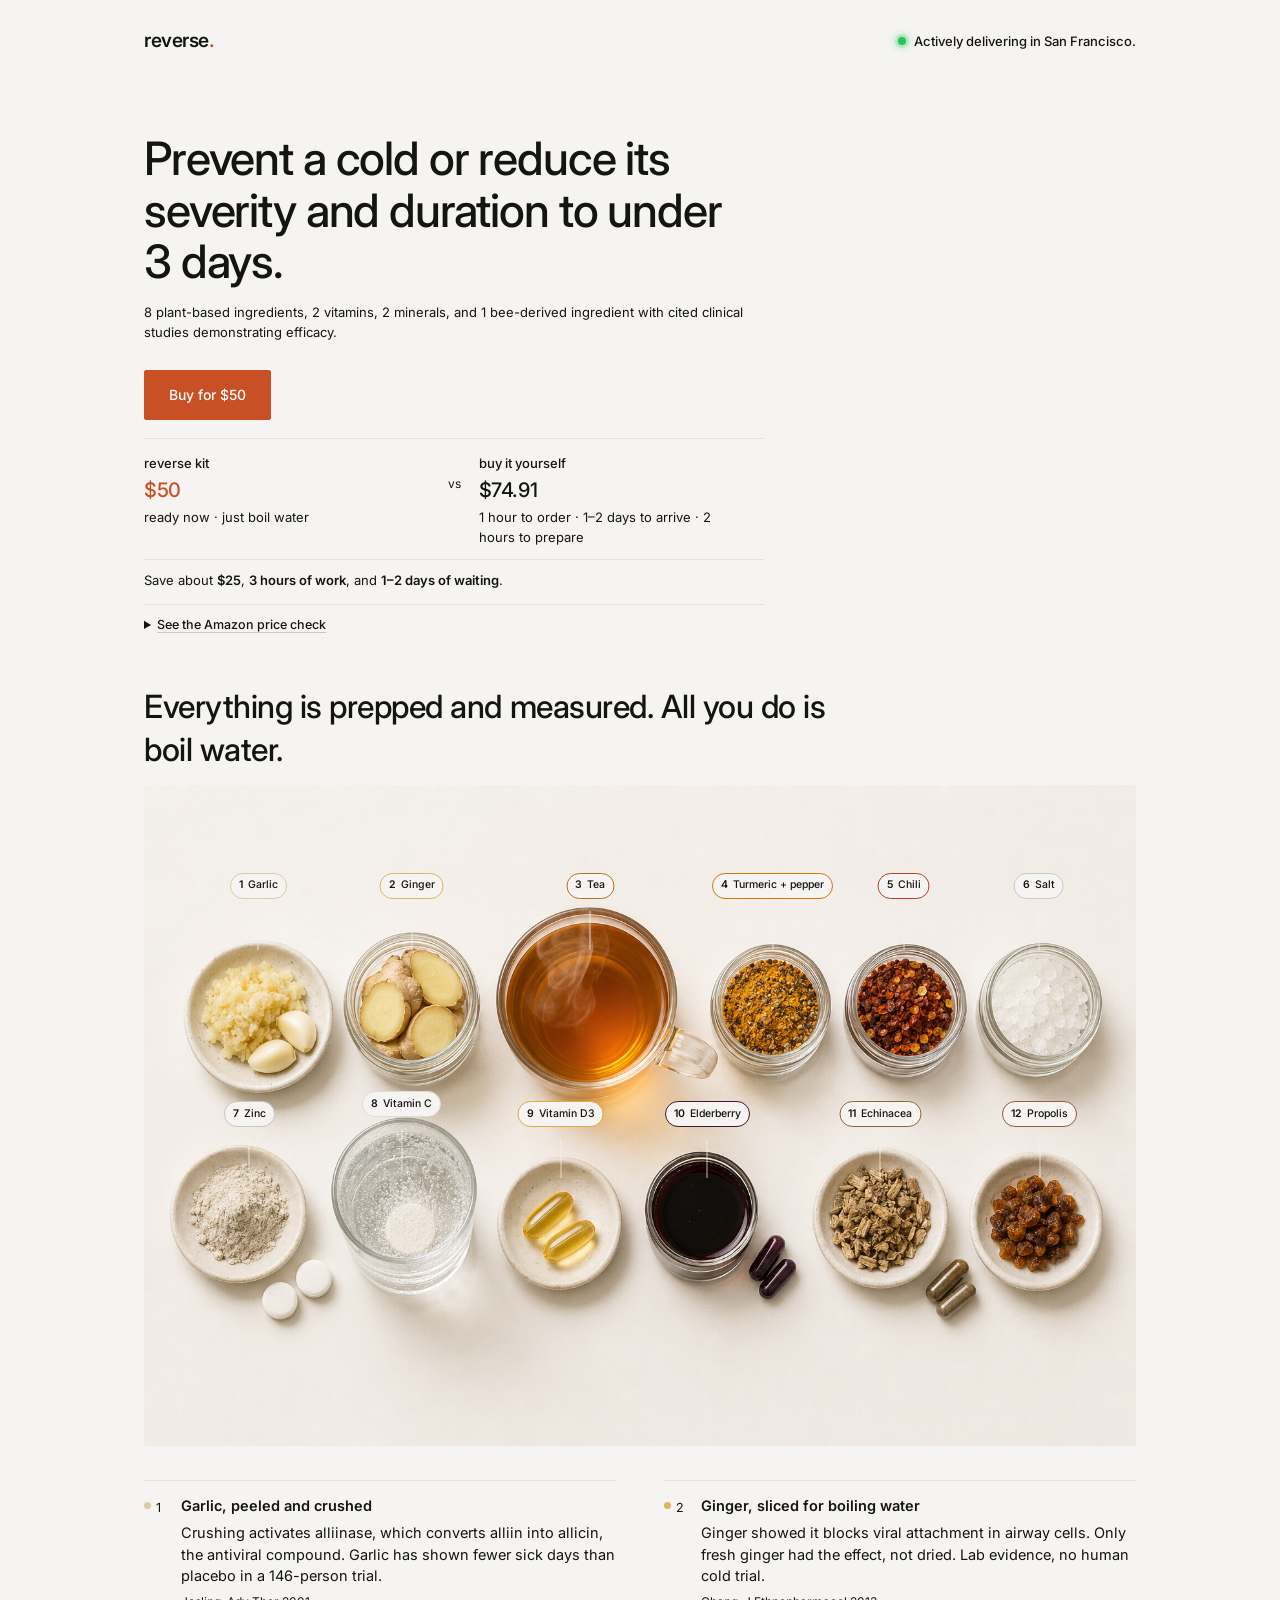
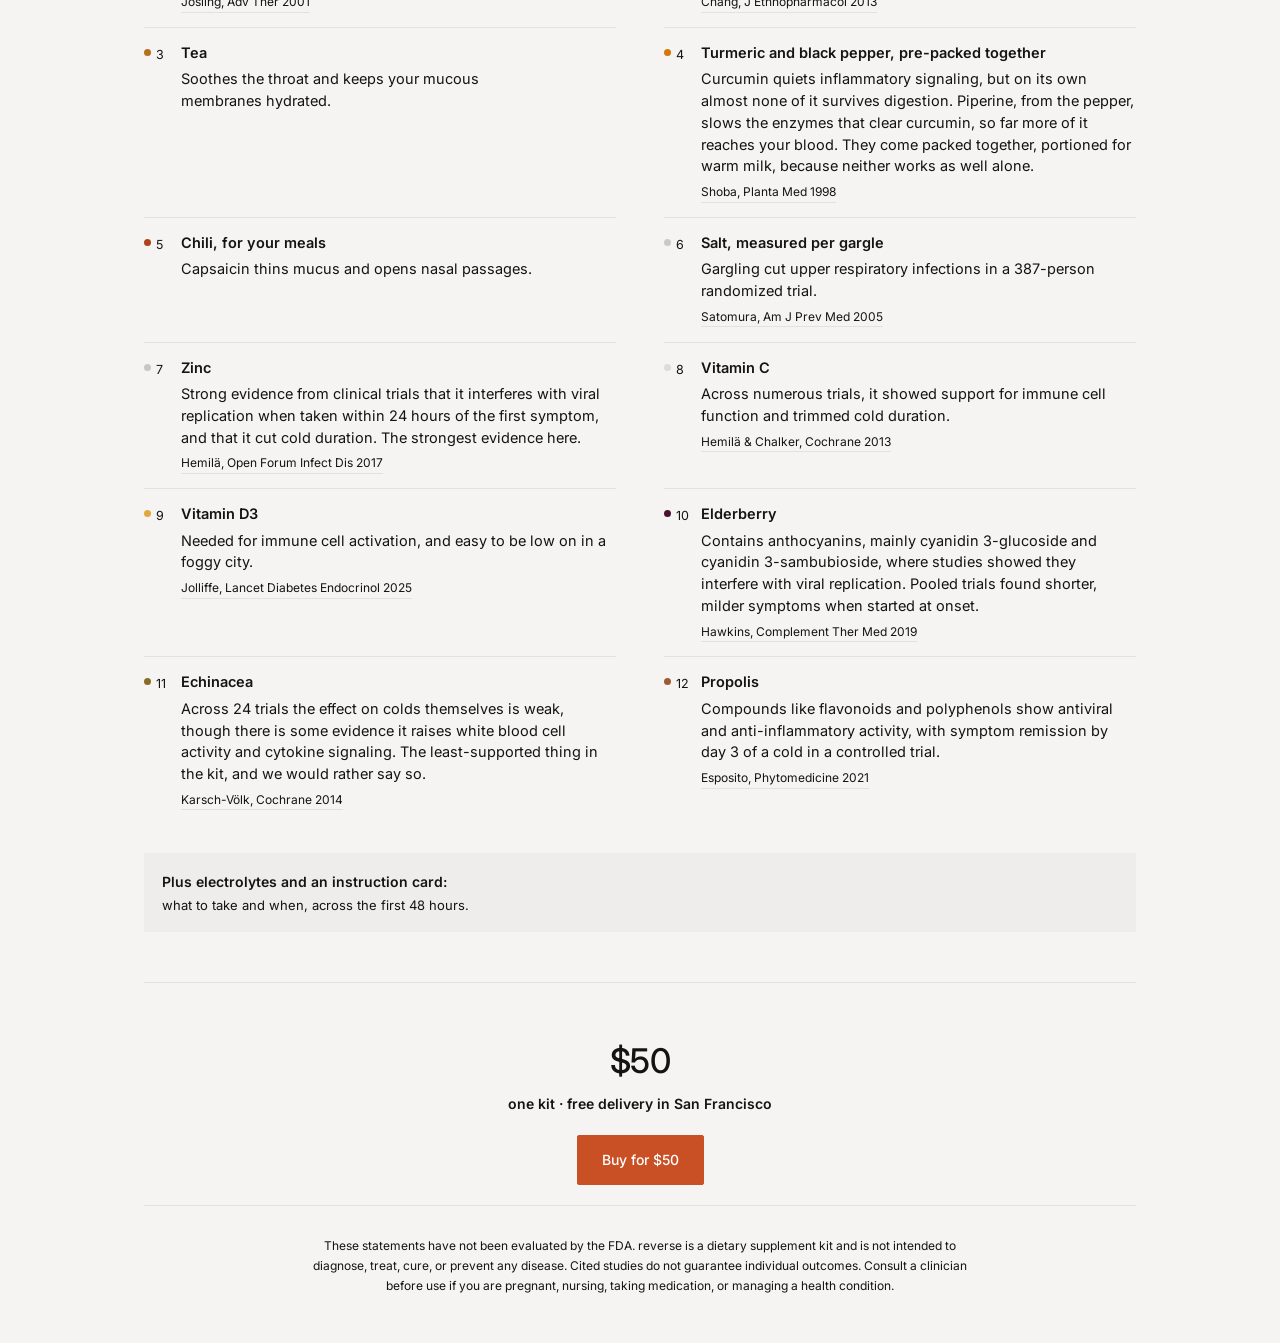
==== commit 3b445bac: "Simplify preparation time copy" ====
--- a/index.html
+++ b/index.html
@@ -1,7 +1,7 @@
-<!DOCTYPE html><html lang="en"><head><meta charSet="utf-8"/><meta name="viewport" content="width=device-width, initial-scale=1"/><link rel="preload" as="image" href="./reverse-kit.png"/><link rel="stylesheet" href="./style.css"/><title>reverse — the at-onset cold kit</title><meta name="description" content="Everything you need is prepped and measured in one kit. All you do is boil water."/><meta property="og:title" content="reverse — the at-onset cold kit"/><meta property="og:description" content="Everything you need is prepped and measured. All you do is boil water."/><meta property="og:url" content="https://kadair1.github.io/reversecold/"/><meta property="og:type" content="website"/><meta property="og:image" content="https://kadair1.github.io/reversecold/og.png"/><meta property="og:image:width" content="1536"/><meta property="og:image:height" content="1024"/><meta name="twitter:card" content="summary_large_image"/><meta name="twitter:title" content="reverse — the at-onset cold kit"/><meta name="twitter:description" content="Everything you need is prepped and measured. All you do is boil water."/><meta name="twitter:image" content="https://kadair1.github.io/reversecold/og.png"/><link rel="shortcut icon" href="https://kadair1.github.io/reversecold/favicon.svg"/><link rel="icon" href="https://kadair1.github.io/reversecold/favicon.svg"/>
+<!DOCTYPE html><html lang="en"><head><meta charSet="utf-8"/><meta name="viewport" content="width=device-width, initial-scale=1"/><link rel="preload" as="image" href="./reverse-kit.png"/><link rel="stylesheet" href="./style.css"/><title>reverse — the at-onset cold kit</title><meta name="description" content="Everything you need is prepped and measured in one kit. All you do is boil water."/><meta property="og:title" content="reverse — the at-onset cold kit"/><meta property="og:description" content="Everything you need is prepped and measured. All you do is boil water."/><meta property="og:url" content="https://kadair1.github.io/reversecold/"/><meta property="og:type" content="website"/><meta property="og:image" content="https://kadair1.github.io/reversecold/og.png"/><meta property="og:image:width" content="1536"/><meta property="og:image:height" content="1024"/><meta name="twitter:card" content="summary_large_image"/><meta name="twitter:title" content="reverse — the at-onset cold kit"/><meta name="twitter:description" content="Everything you need is prepped and measured. All you do is boil water."/><meta name="twitter:image" content="https://kadair1.github.io/reversecold/og.png"/><link rel="shortcut icon" href="https://kadair1.github.io/reversecold/favicon.png"/><link rel="icon" href="https://kadair1.github.io/reversecold/favicon.png"/>
 <link rel="stylesheet" href="https://fonts.googleapis.com/css2?family=Inter:wght@300;400;500;600&amp;display=swap" />
 <style data-vinext-fonts>.__font_inter_10aityj { font-family: 'Inter', sans-serif; }
 
 .__variable_inter_10aityj { --font-inter: 'Inter', sans-serif; }
 </style>
-</head><body class="__variable_inter_10aityj"><main><div class="wrap"><header><a class="mark" href="#top" aria-label="reverse home">reverse</a><div class="meta">Actively delivering in San Francisco.</div></header><section class="hero" id="top"><h1>Prevent a cold or reduce its severity and duration to under 3 days.</h1><p class="hero-support">8 plant-based ingredients, 2 vitamins, 2 minerals, and 1 bee-derived ingredient with cited clinical studies demonstrating efficacy.</p><div class="actions"><a class="buy" href="https://buy.stripe.com/00w4gAdY35AW3qXcpU4AU00">Buy for $50</a></div><div class="value-proof" aria-label="Cost and time comparison"><div class="proof-item reverse-proof"><span>reverse kit</span><strong>$50</strong><small>ready now · just boil water</small></div><div class="proof-divider" aria-hidden="true">vs</div><div class="proof-item"><span>buy it yourself</span><strong>$74.91</strong><small>1 hour to order · 1–2 days to arrive · 2 hours to prepare and take everything</small></div><p class="savings">Save about <b>$25</b>, <b>3 hours of work</b>, and<!-- --> <b>1–2 days of waiting</b>.</p></div><details class="price-check"><summary>See the Amazon price check</summary><div class="basket"><a href="https://www.amazon.com/dp/B0035APRLO" target="_blank" rel="noopener noreferrer"><span>Garlic</span><b>$0.99</b></a><a href="https://www.amazon.com/dp/B09B32RNV4" target="_blank" rel="noopener noreferrer"><span>Ginger</span><b>$1.87</b></a><a href="https://www.amazon.com/dp/B07W1WWT5D" target="_blank" rel="noopener noreferrer"><span>Turmeric</span><b>$2.62</b></a><a href="https://www.amazon.com/dp/B0CN1QPHZ1" target="_blank" rel="noopener noreferrer"><span>Black pepper</span><b>$1.69</b></a><a href="https://www.amazon.com/dp/B07VYNTRYJ" target="_blank" rel="noopener noreferrer"><span>Cayenne</span><b>$2.42</b></a><a href="https://www.amazon.com/dp/B07QW1G8MW" target="_blank" rel="noopener noreferrer"><span>Sea salt</span><b>$2.20</b></a><a href="https://www.amazon.com/dp/B00PSD42PS" target="_blank" rel="noopener noreferrer"><span>Tea</span><b>$3.97</b></a><a href="https://www.amazon.com/dp/B00024D3SK" target="_blank" rel="noopener noreferrer"><span>Zinc lozenges</span><b>$5.04</b></a><a href="https://www.amazon.com/dp/B018EAPQ38" target="_blank" rel="noopener noreferrer"><span>Vitamin C</span><b>$5.99</b></a><a href="https://www.amazon.com/dp/B004U3Y8SI" target="_blank" rel="noopener noreferrer"><span>Vitamin D3</span><b>$7.41</b></a><a href="https://www.amazon.com/dp/B0F94R33RW" target="_blank" rel="noopener noreferrer"><span>Elderberry</span><b>$11.59</b></a><a href="https://www.amazon.com/dp/B000GG15L6" target="_blank" rel="noopener noreferrer"><span>Echinacea</span><b>$7.69</b></a><a href="https://www.amazon.com/dp/B019ND0DU6" target="_blank" rel="noopener noreferrer"><span>Propolis spray</span><b>$13.99</b></a><a href="https://www.amazon.com/dp/B08TZM8S1F" target="_blank" rel="noopener noreferrer"><span>Electrolytes</span><b>$7.44</b></a><div class="basket-total"><span>Amazon basket</span><b>$74.91</b></div></div><p>Prices checked July 17, 2026 for the lowest-priced relevant pack found. Before tax; prices and availability change. Time includes 1 hour to order all the right things and 2 hours to prepare and take everything; delivery takes 1–2 days.</p></details></section><section class="spec" aria-labelledby="kit-heading"><div class="section-head"><h2 id="kit-heading">Everything is prepped and measured. All you do is boil water.</h2></div><div class="lay"><div class="image-stage"><img src="./reverse-kit.png" alt="The reverse kit ingredients arranged in two orderly rows" width="1536" height="1024"/><div class="dots" aria-hidden="true"><div class="dot r1 p1" style="--ring:#d8cba8"><i><b>1</b><span>Garlic</span></i></div><div class="dot r1 p2" style="--ring:#e0b45e"><i><b>2</b><span>Ginger</span></i></div><div class="dot r1 p3" style="--ring:#b5701c"><i><b>3</b><span>Tea</span></i></div><div class="dot r1 p4" style="--ring:#d4770a"><i><b>4</b><span>Turmeric + pepper</span></i></div><div class="dot r1 p5" style="--ring:#b0431c"><i><b>5</b><span>Chili</span></i></div><div class="dot r1 p6" style="--ring:#c9c9c6"><i><b>6</b><span>Salt</span></i></div><div class="dot r2 p7" style="--ring:#c6c6c3"><i><b>7</b><span>Zinc</span></i></div><div class="dot r2 p8" style="--ring:#dcdcd8"><i><b>8</b><span>Vitamin C</span></i></div><div class="dot r2 p9" style="--ring:#e0a93b"><i><b>9</b><span>Vitamin D3</span></i></div><div class="dot r2 p10" style="--ring:#4a1230"><i><b>10</b><span>Elderberry</span></i></div><div class="dot r2 p11" style="--ring:#8a6a28"><i><b>11</b><span>Echinacea</span></i></div><div class="dot r2 p12" style="--ring:#9c5b33"><i><b>12</b><span>Propolis</span></i></div></div></div></div><div class="notes"><article class="note" style="--sw:#d8cba8"><div class="number">1</div><div><h3>Garlic, peeled and crushed</h3><p>Crushing activates alliinase, which converts alliin into allicin, the antiviral compound. Garlic has shown fewer sick days than placebo in a 146-person trial.</p><a class="source" href="https://pubmed.ncbi.nlm.nih.gov/11697022/" target="_blank" rel="noopener noreferrer">Josling, Adv Ther 2001</a></div></article><article class="note" style="--sw:#e0b45e"><div class="number">2</div><div><h3>Ginger, sliced for boiling water</h3><p>Ginger showed it blocks viral attachment in airway cells. Only fresh ginger had the effect, not dried. Lab evidence, no human cold trial.</p><a class="source" href="https://pubmed.ncbi.nlm.nih.gov/23123794/" target="_blank" rel="noopener noreferrer">Chang, J Ethnopharmacol 2013</a></div></article><article class="note" style="--sw:#b5701c"><div class="number">3</div><div><h3>Tea</h3><p>Soothes the throat and keeps your mucous membranes hydrated.</p></div></article><article class="note" style="--sw:#d4770a"><div class="number">4</div><div><h3>Turmeric and black pepper, pre-packed together</h3><p>Curcumin quiets inflammatory signaling, but on its own almost none of it survives digestion. Piperine, from the pepper, slows the enzymes that clear curcumin, so far more of it reaches your blood. They come packed together, portioned for warm milk, because neither works as well alone.</p><a class="source" href="https://pubmed.ncbi.nlm.nih.gov/9619120/" target="_blank" rel="noopener noreferrer">Shoba, Planta Med 1998</a></div></article><article class="note" style="--sw:#b0431c"><div class="number">5</div><div><h3>Chili, for your meals</h3><p>Capsaicin thins mucus and opens nasal passages.</p></div></article><article class="note" style="--sw:#c9c9c6"><div class="number">6</div><div><h3>Salt, measured per gargle</h3><p>Gargling cut upper respiratory infections in a 387-person randomized trial.</p><a class="source" href="https://pubmed.ncbi.nlm.nih.gov/16242593/" target="_blank" rel="noopener noreferrer">Satomura, Am J Prev Med 2005</a></div></article><article class="note" style="--sw:#c6c6c3"><div class="number">7</div><div><h3>Zinc</h3><p>Strong evidence from clinical trials that it interferes with viral replication when taken within 24 hours of the first symptom, and that it cut cold duration. The strongest evidence here.</p><a class="source" href="https://pubmed.ncbi.nlm.nih.gov/28480298/" target="_blank" rel="noopener noreferrer">Hemilä, Open Forum Infect Dis 2017</a></div></article><article class="note" style="--sw:#dcdcd8"><div class="number">8</div><div><h3>Vitamin C</h3><p>Across numerous trials, it showed support for immune cell function and trimmed cold duration.</p><a class="source" href="https://www.cochrane.org/evidence/CD000980_vitamin-c-preventing-and-treating-common-cold" target="_blank" rel="noopener noreferrer">Hemilä &amp; Chalker, Cochrane 2013</a></div></article><article class="note" style="--sw:#e0a93b"><div class="number">9</div><div><h3>Vitamin D3</h3><p>Needed for immune cell activation, and easy to be low on in a foggy city.</p><a class="source" href="https://www.thelancet.com/journals/landia/article/PIIS2213-8587(24)00348-6/fulltext" target="_blank" rel="noopener noreferrer">Jolliffe, Lancet Diabetes Endocrinol 2025</a></div></article><article class="note" style="--sw:#4a1230"><div class="number">10</div><div><h3>Elderberry</h3><p>Contains anthocyanins, mainly cyanidin 3-glucoside and cyanidin 3-sambubioside, where studies showed they interfere with viral replication. Pooled trials found shorter, milder symptoms when started at onset.</p><a class="source" href="https://pubmed.ncbi.nlm.nih.gov/30670267/" target="_blank" rel="noopener noreferrer">Hawkins, Complement Ther Med 2019</a></div></article><article class="note" style="--sw:#8a6a28"><div class="number">11</div><div><h3>Echinacea</h3><p>Across 24 trials the effect on colds themselves is weak, though there is some evidence it raises white blood cell activity and cytokine signaling. The least-supported thing in the kit, and we would rather say so.</p><a class="source" href="https://www.cochrane.org/evidence/CD000530_echinacea-preventing-and-treating-common-cold" target="_blank" rel="noopener noreferrer">Karsch-Völk, Cochrane 2014</a></div></article><article class="note" style="--sw:#9c5b33"><div class="number">12</div><div><h3>Propolis</h3><p>Compounds like flavonoids and polyphenols show antiviral and anti-inflammatory activity, with symptom remission by day 3 of a cold in a controlled trial.</p><a class="source" href="https://pubmed.ncbi.nlm.nih.gov/33113503/" target="_blank" rel="noopener noreferrer">Esposito, Phytomedicine 2021</a></div></article></div><div class="instruction-card"><b>Plus electrolytes and an instruction card:</b><p>what to take and when, across the first 48 hours.</p></div></section><section class="close" aria-label="Buy reverse"><div class="price">$50<small>one kit · free delivery in San Francisco</small></div><a class="buy" href="https://buy.stripe.com/00w4gAdY35AW3qXcpU4AU00">Buy for $50</a></section><footer><p>These statements have not been evaluated by the FDA. reverse is a dietary supplement kit and is not intended to diagnose, treat, cure, or prevent any disease. Cited studies do not guarantee individual outcomes. Consult a clinician before use if you are pregnant, nursing, taking medication, or managing a health condition.</p></footer></div></main></body></html>+</head><body class="__variable_inter_10aityj"><main><div class="wrap"><header><a class="mark" href="#top" aria-label="reverse home">reverse</a><div class="meta">Actively delivering in San Francisco.</div></header><section class="hero" id="top"><h1>Prevent a cold or reduce its severity and duration to under 3 days.</h1><p class="hero-support">8 plant-based ingredients, 2 vitamins, 2 minerals, and 1 bee-derived ingredient with cited clinical studies demonstrating efficacy.</p><div class="actions"><a class="buy" href="https://buy.stripe.com/00w4gAdY35AW3qXcpU4AU00">Buy for $50</a></div><div class="value-proof" aria-label="Cost and time comparison"><div class="proof-item reverse-proof"><span>reverse kit</span><strong>$50</strong><small>ready now · just boil water</small></div><div class="proof-divider" aria-hidden="true">vs</div><div class="proof-item"><span>buy it yourself</span><strong>$74.91</strong><small>1 hour to order · 1–2 days to arrive · 2 hours to prepare</small></div><p class="savings">Save about <b>$25</b>, <b>3 hours of work</b>, and<!-- --> <b>1–2 days of waiting</b>.</p></div><details class="price-check"><summary>See the Amazon price check</summary><div class="basket"><a href="https://www.amazon.com/dp/B0035APRLO" target="_blank" rel="noopener noreferrer"><span>Garlic</span><b>$0.99</b></a><a href="https://www.amazon.com/dp/B09B32RNV4" target="_blank" rel="noopener noreferrer"><span>Ginger</span><b>$1.87</b></a><a href="https://www.amazon.com/dp/B07W1WWT5D" target="_blank" rel="noopener noreferrer"><span>Turmeric</span><b>$2.62</b></a><a href="https://www.amazon.com/dp/B0CN1QPHZ1" target="_blank" rel="noopener noreferrer"><span>Black pepper</span><b>$1.69</b></a><a href="https://www.amazon.com/dp/B07VYNTRYJ" target="_blank" rel="noopener noreferrer"><span>Cayenne</span><b>$2.42</b></a><a href="https://www.amazon.com/dp/B07QW1G8MW" target="_blank" rel="noopener noreferrer"><span>Sea salt</span><b>$2.20</b></a><a href="https://www.amazon.com/dp/B00PSD42PS" target="_blank" rel="noopener noreferrer"><span>Tea</span><b>$3.97</b></a><a href="https://www.amazon.com/dp/B00024D3SK" target="_blank" rel="noopener noreferrer"><span>Zinc lozenges</span><b>$5.04</b></a><a href="https://www.amazon.com/dp/B018EAPQ38" target="_blank" rel="noopener noreferrer"><span>Vitamin C</span><b>$5.99</b></a><a href="https://www.amazon.com/dp/B004U3Y8SI" target="_blank" rel="noopener noreferrer"><span>Vitamin D3</span><b>$7.41</b></a><a href="https://www.amazon.com/dp/B0F94R33RW" target="_blank" rel="noopener noreferrer"><span>Elderberry</span><b>$11.59</b></a><a href="https://www.amazon.com/dp/B000GG15L6" target="_blank" rel="noopener noreferrer"><span>Echinacea</span><b>$7.69</b></a><a href="https://www.amazon.com/dp/B019ND0DU6" target="_blank" rel="noopener noreferrer"><span>Propolis spray</span><b>$13.99</b></a><a href="https://www.amazon.com/dp/B08TZM8S1F" target="_blank" rel="noopener noreferrer"><span>Electrolytes</span><b>$7.44</b></a><div class="basket-total"><span>Amazon basket</span><b>$74.91</b></div></div><p>Prices checked July 17, 2026 for the lowest-priced relevant pack found. Before tax; prices and availability change. Time includes 1 hour to order all the right things and 2 hours to prepare; delivery takes 1–2 days.</p></details></section><section class="spec" aria-labelledby="kit-heading"><div class="section-head"><h2 id="kit-heading">Everything is prepped and measured. All you do is boil water.</h2></div><div class="lay"><div class="image-stage"><img src="./reverse-kit.png" alt="The reverse kit ingredients arranged in two orderly rows" width="1536" height="1024"/><div class="dots" aria-hidden="true"><div class="dot r1 p1" style="--ring:#d8cba8"><i><b>1</b><span>Garlic</span></i></div><div class="dot r1 p2" style="--ring:#e0b45e"><i><b>2</b><span>Ginger</span></i></div><div class="dot r1 p3" style="--ring:#b5701c"><i><b>3</b><span>Tea</span></i></div><div class="dot r1 p4" style="--ring:#d4770a"><i><b>4</b><span>Turmeric + pepper</span></i></div><div class="dot r1 p5" style="--ring:#b0431c"><i><b>5</b><span>Chili</span></i></div><div class="dot r1 p6" style="--ring:#c9c9c6"><i><b>6</b><span>Salt</span></i></div><div class="dot r2 p7" style="--ring:#c6c6c3"><i><b>7</b><span>Zinc</span></i></div><div class="dot r2 p8" style="--ring:#dcdcd8"><i><b>8</b><span>Vitamin C</span></i></div><div class="dot r2 p9" style="--ring:#e0a93b"><i><b>9</b><span>Vitamin D3</span></i></div><div class="dot r2 p10" style="--ring:#4a1230"><i><b>10</b><span>Elderberry</span></i></div><div class="dot r2 p11" style="--ring:#8a6a28"><i><b>11</b><span>Echinacea</span></i></div><div class="dot r2 p12" style="--ring:#9c5b33"><i><b>12</b><span>Propolis</span></i></div></div></div></div><div class="notes"><article class="note" style="--sw:#d8cba8"><div class="number">1</div><div><h3>Garlic, peeled and crushed</h3><p>Crushing activates alliinase, which converts alliin into allicin, the antiviral compound. Garlic has shown fewer sick days than placebo in a 146-person trial.</p><a class="source" href="https://pubmed.ncbi.nlm.nih.gov/11697022/" target="_blank" rel="noopener noreferrer">Josling, Adv Ther 2001</a></div></article><article class="note" style="--sw:#e0b45e"><div class="number">2</div><div><h3>Ginger, sliced for boiling water</h3><p>Ginger showed it blocks viral attachment in airway cells. Only fresh ginger had the effect, not dried. Lab evidence, no human cold trial.</p><a class="source" href="https://pubmed.ncbi.nlm.nih.gov/23123794/" target="_blank" rel="noopener noreferrer">Chang, J Ethnopharmacol 2013</a></div></article><article class="note" style="--sw:#b5701c"><div class="number">3</div><div><h3>Tea</h3><p>Soothes the throat and keeps your mucous membranes hydrated.</p></div></article><article class="note" style="--sw:#d4770a"><div class="number">4</div><div><h3>Turmeric and black pepper, pre-packed together</h3><p>Curcumin quiets inflammatory signaling, but on its own almost none of it survives digestion. Piperine, from the pepper, slows the enzymes that clear curcumin, so far more of it reaches your blood. They come packed together, portioned for warm milk, because neither works as well alone.</p><a class="source" href="https://pubmed.ncbi.nlm.nih.gov/9619120/" target="_blank" rel="noopener noreferrer">Shoba, Planta Med 1998</a></div></article><article class="note" style="--sw:#b0431c"><div class="number">5</div><div><h3>Chili, for your meals</h3><p>Capsaicin thins mucus and opens nasal passages.</p></div></article><article class="note" style="--sw:#c9c9c6"><div class="number">6</div><div><h3>Salt, measured per gargle</h3><p>Gargling cut upper respiratory infections in a 387-person randomized trial.</p><a class="source" href="https://pubmed.ncbi.nlm.nih.gov/16242593/" target="_blank" rel="noopener noreferrer">Satomura, Am J Prev Med 2005</a></div></article><article class="note" style="--sw:#c6c6c3"><div class="number">7</div><div><h3>Zinc</h3><p>Strong evidence from clinical trials that it interferes with viral replication when taken within 24 hours of the first symptom, and that it cut cold duration. The strongest evidence here.</p><a class="source" href="https://pubmed.ncbi.nlm.nih.gov/28480298/" target="_blank" rel="noopener noreferrer">Hemilä, Open Forum Infect Dis 2017</a></div></article><article class="note" style="--sw:#dcdcd8"><div class="number">8</div><div><h3>Vitamin C</h3><p>Across numerous trials, it showed support for immune cell function and trimmed cold duration.</p><a class="source" href="https://www.cochrane.org/evidence/CD000980_vitamin-c-preventing-and-treating-common-cold" target="_blank" rel="noopener noreferrer">Hemilä &amp; Chalker, Cochrane 2013</a></div></article><article class="note" style="--sw:#e0a93b"><div class="number">9</div><div><h3>Vitamin D3</h3><p>Needed for immune cell activation, and easy to be low on in a foggy city.</p><a class="source" href="https://www.thelancet.com/journals/landia/article/PIIS2213-8587(24)00348-6/fulltext" target="_blank" rel="noopener noreferrer">Jolliffe, Lancet Diabetes Endocrinol 2025</a></div></article><article class="note" style="--sw:#4a1230"><div class="number">10</div><div><h3>Elderberry</h3><p>Contains anthocyanins, mainly cyanidin 3-glucoside and cyanidin 3-sambubioside, where studies showed they interfere with viral replication. Pooled trials found shorter, milder symptoms when started at onset.</p><a class="source" href="https://pubmed.ncbi.nlm.nih.gov/30670267/" target="_blank" rel="noopener noreferrer">Hawkins, Complement Ther Med 2019</a></div></article><article class="note" style="--sw:#8a6a28"><div class="number">11</div><div><h3>Echinacea</h3><p>Across 24 trials the effect on colds themselves is weak, though there is some evidence it raises white blood cell activity and cytokine signaling. The least-supported thing in the kit, and we would rather say so.</p><a class="source" href="https://www.cochrane.org/evidence/CD000530_echinacea-preventing-and-treating-common-cold" target="_blank" rel="noopener noreferrer">Karsch-Völk, Cochrane 2014</a></div></article><article class="note" style="--sw:#9c5b33"><div class="number">12</div><div><h3>Propolis</h3><p>Compounds like flavonoids and polyphenols show antiviral and anti-inflammatory activity, with symptom remission by day 3 of a cold in a controlled trial.</p><a class="source" href="https://pubmed.ncbi.nlm.nih.gov/33113503/" target="_blank" rel="noopener noreferrer">Esposito, Phytomedicine 2021</a></div></article></div><div class="instruction-card"><b>Plus electrolytes and an instruction card:</b><p>what to take and when, across the first 48 hours.</p></div></section><section class="close" aria-label="Buy reverse"><div class="price">$50<small>one kit · free delivery in San Francisco</small></div><a class="buy" href="https://buy.stripe.com/00w4gAdY35AW3qXcpU4AU00">Buy for $50</a></section><footer><p>These statements have not been evaluated by the FDA. reverse is a dietary supplement kit and is not intended to diagnose, treat, cure, or prevent any disease. Cited studies do not guarantee individual outcomes. Consult a clinician before use if you are pregnant, nursing, taking medication, or managing a health condition.</p></footer></div></main></body></html>
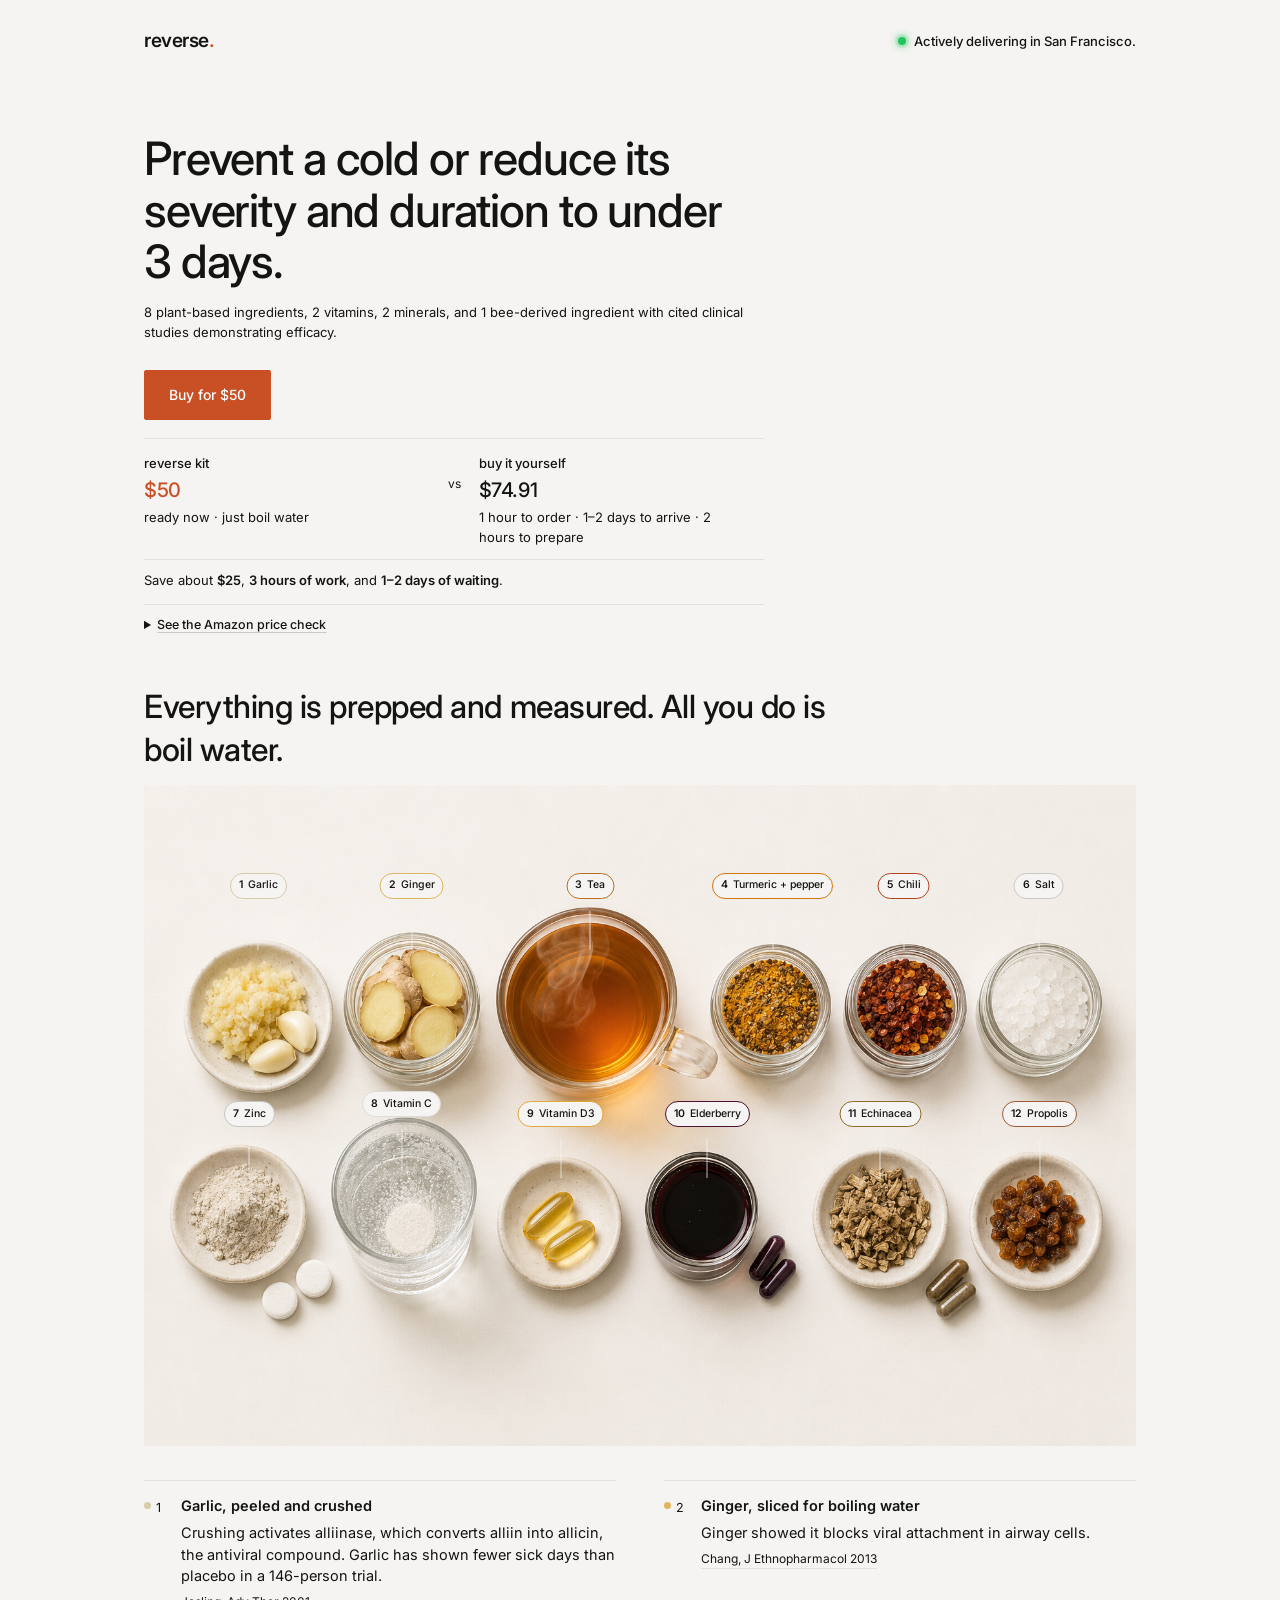
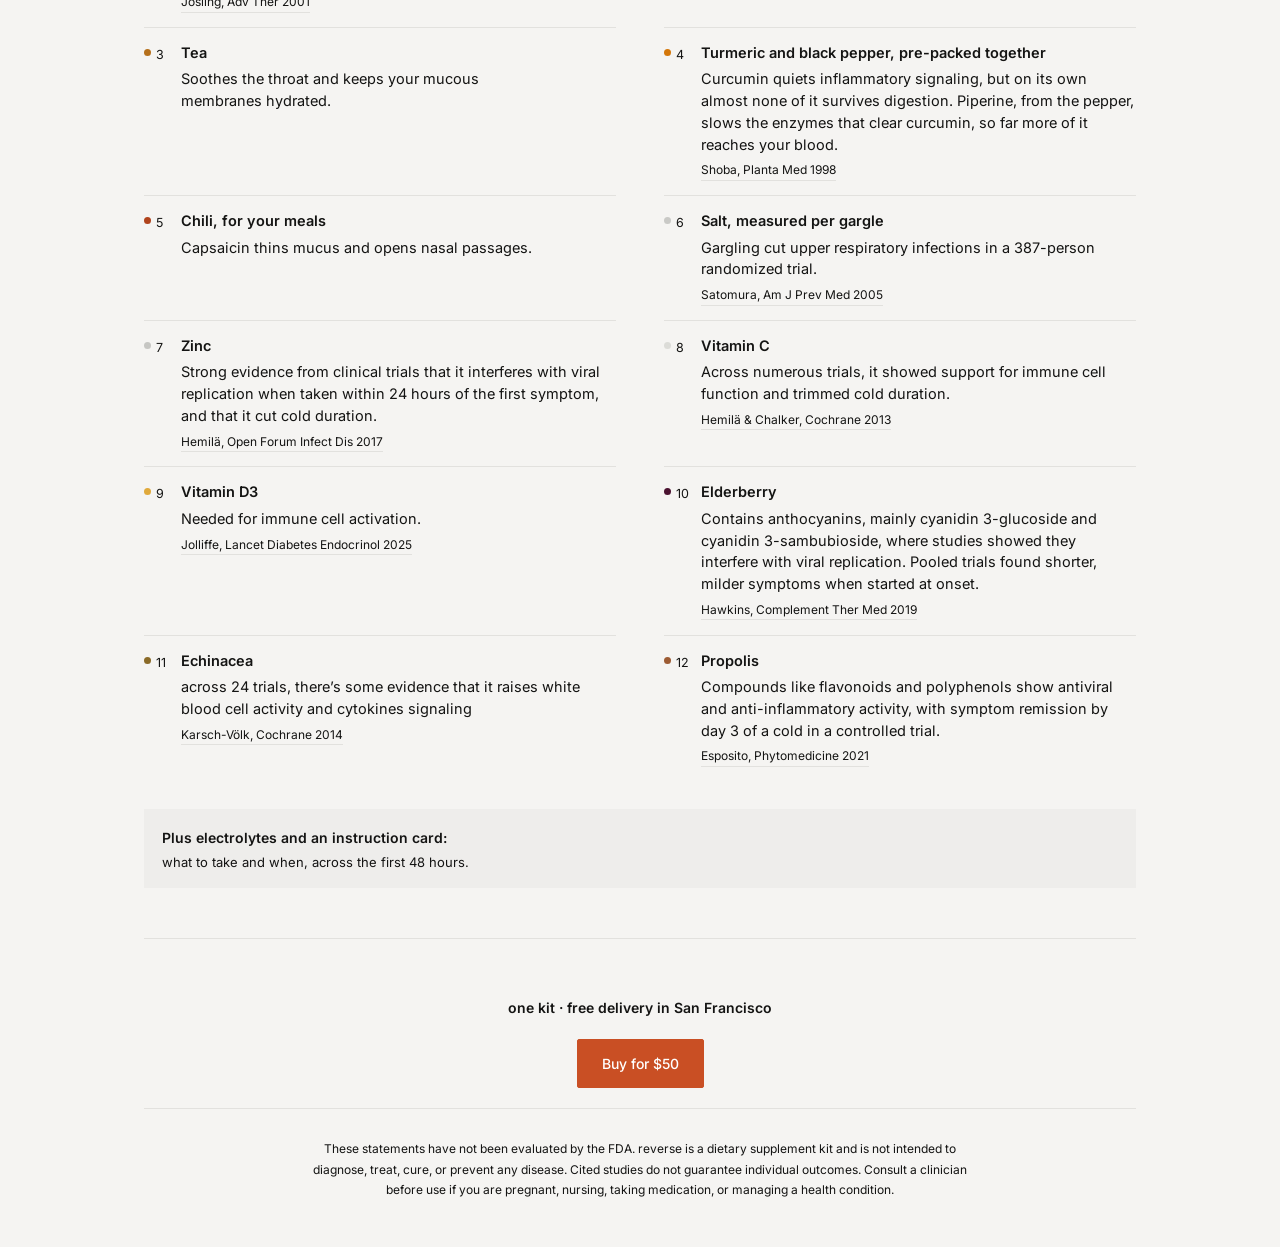
==== commit a9caf6ea: "Tighten ingredient evidence copy" ====
--- a/index.html
+++ b/index.html
@@ -4,4 +4,4 @@
 
 .__variable_inter_10aityj { --font-inter: 'Inter', sans-serif; }
 </style>
-</head><body class="__variable_inter_10aityj"><main><div class="wrap"><header><a class="mark" href="#top" aria-label="reverse home">reverse</a><div class="meta">Actively delivering in San Francisco.</div></header><section class="hero" id="top"><h1>Prevent a cold or reduce its severity and duration to under 3 days.</h1><p class="hero-support">8 plant-based ingredients, 2 vitamins, 2 minerals, and 1 bee-derived ingredient with cited clinical studies demonstrating efficacy.</p><div class="actions"><a class="buy" href="https://buy.stripe.com/00w4gAdY35AW3qXcpU4AU00">Buy for $50</a></div><div class="value-proof" aria-label="Cost and time comparison"><div class="proof-item reverse-proof"><span>reverse kit</span><strong>$50</strong><small>ready now · just boil water</small></div><div class="proof-divider" aria-hidden="true">vs</div><div class="proof-item"><span>buy it yourself</span><strong>$74.91</strong><small>1 hour to order · 1–2 days to arrive · 2 hours to prepare</small></div><p class="savings">Save about <b>$25</b>, <b>3 hours of work</b>, and<!-- --> <b>1–2 days of waiting</b>.</p></div><details class="price-check"><summary>See the Amazon price check</summary><div class="basket"><a href="https://www.amazon.com/dp/B0035APRLO" target="_blank" rel="noopener noreferrer"><span>Garlic</span><b>$0.99</b></a><a href="https://www.amazon.com/dp/B09B32RNV4" target="_blank" rel="noopener noreferrer"><span>Ginger</span><b>$1.87</b></a><a href="https://www.amazon.com/dp/B07W1WWT5D" target="_blank" rel="noopener noreferrer"><span>Turmeric</span><b>$2.62</b></a><a href="https://www.amazon.com/dp/B0CN1QPHZ1" target="_blank" rel="noopener noreferrer"><span>Black pepper</span><b>$1.69</b></a><a href="https://www.amazon.com/dp/B07VYNTRYJ" target="_blank" rel="noopener noreferrer"><span>Cayenne</span><b>$2.42</b></a><a href="https://www.amazon.com/dp/B07QW1G8MW" target="_blank" rel="noopener noreferrer"><span>Sea salt</span><b>$2.20</b></a><a href="https://www.amazon.com/dp/B00PSD42PS" target="_blank" rel="noopener noreferrer"><span>Tea</span><b>$3.97</b></a><a href="https://www.amazon.com/dp/B00024D3SK" target="_blank" rel="noopener noreferrer"><span>Zinc lozenges</span><b>$5.04</b></a><a href="https://www.amazon.com/dp/B018EAPQ38" target="_blank" rel="noopener noreferrer"><span>Vitamin C</span><b>$5.99</b></a><a href="https://www.amazon.com/dp/B004U3Y8SI" target="_blank" rel="noopener noreferrer"><span>Vitamin D3</span><b>$7.41</b></a><a href="https://www.amazon.com/dp/B0F94R33RW" target="_blank" rel="noopener noreferrer"><span>Elderberry</span><b>$11.59</b></a><a href="https://www.amazon.com/dp/B000GG15L6" target="_blank" rel="noopener noreferrer"><span>Echinacea</span><b>$7.69</b></a><a href="https://www.amazon.com/dp/B019ND0DU6" target="_blank" rel="noopener noreferrer"><span>Propolis spray</span><b>$13.99</b></a><a href="https://www.amazon.com/dp/B08TZM8S1F" target="_blank" rel="noopener noreferrer"><span>Electrolytes</span><b>$7.44</b></a><div class="basket-total"><span>Amazon basket</span><b>$74.91</b></div></div><p>Prices checked July 17, 2026 for the lowest-priced relevant pack found. Before tax; prices and availability change. Time includes 1 hour to order all the right things and 2 hours to prepare; delivery takes 1–2 days.</p></details></section><section class="spec" aria-labelledby="kit-heading"><div class="section-head"><h2 id="kit-heading">Everything is prepped and measured. All you do is boil water.</h2></div><div class="lay"><div class="image-stage"><img src="./reverse-kit.png" alt="The reverse kit ingredients arranged in two orderly rows" width="1536" height="1024"/><div class="dots" aria-hidden="true"><div class="dot r1 p1" style="--ring:#d8cba8"><i><b>1</b><span>Garlic</span></i></div><div class="dot r1 p2" style="--ring:#e0b45e"><i><b>2</b><span>Ginger</span></i></div><div class="dot r1 p3" style="--ring:#b5701c"><i><b>3</b><span>Tea</span></i></div><div class="dot r1 p4" style="--ring:#d4770a"><i><b>4</b><span>Turmeric + pepper</span></i></div><div class="dot r1 p5" style="--ring:#b0431c"><i><b>5</b><span>Chili</span></i></div><div class="dot r1 p6" style="--ring:#c9c9c6"><i><b>6</b><span>Salt</span></i></div><div class="dot r2 p7" style="--ring:#c6c6c3"><i><b>7</b><span>Zinc</span></i></div><div class="dot r2 p8" style="--ring:#dcdcd8"><i><b>8</b><span>Vitamin C</span></i></div><div class="dot r2 p9" style="--ring:#e0a93b"><i><b>9</b><span>Vitamin D3</span></i></div><div class="dot r2 p10" style="--ring:#4a1230"><i><b>10</b><span>Elderberry</span></i></div><div class="dot r2 p11" style="--ring:#8a6a28"><i><b>11</b><span>Echinacea</span></i></div><div class="dot r2 p12" style="--ring:#9c5b33"><i><b>12</b><span>Propolis</span></i></div></div></div></div><div class="notes"><article class="note" style="--sw:#d8cba8"><div class="number">1</div><div><h3>Garlic, peeled and crushed</h3><p>Crushing activates alliinase, which converts alliin into allicin, the antiviral compound. Garlic has shown fewer sick days than placebo in a 146-person trial.</p><a class="source" href="https://pubmed.ncbi.nlm.nih.gov/11697022/" target="_blank" rel="noopener noreferrer">Josling, Adv Ther 2001</a></div></article><article class="note" style="--sw:#e0b45e"><div class="number">2</div><div><h3>Ginger, sliced for boiling water</h3><p>Ginger showed it blocks viral attachment in airway cells. Only fresh ginger had the effect, not dried. Lab evidence, no human cold trial.</p><a class="source" href="https://pubmed.ncbi.nlm.nih.gov/23123794/" target="_blank" rel="noopener noreferrer">Chang, J Ethnopharmacol 2013</a></div></article><article class="note" style="--sw:#b5701c"><div class="number">3</div><div><h3>Tea</h3><p>Soothes the throat and keeps your mucous membranes hydrated.</p></div></article><article class="note" style="--sw:#d4770a"><div class="number">4</div><div><h3>Turmeric and black pepper, pre-packed together</h3><p>Curcumin quiets inflammatory signaling, but on its own almost none of it survives digestion. Piperine, from the pepper, slows the enzymes that clear curcumin, so far more of it reaches your blood. They come packed together, portioned for warm milk, because neither works as well alone.</p><a class="source" href="https://pubmed.ncbi.nlm.nih.gov/9619120/" target="_blank" rel="noopener noreferrer">Shoba, Planta Med 1998</a></div></article><article class="note" style="--sw:#b0431c"><div class="number">5</div><div><h3>Chili, for your meals</h3><p>Capsaicin thins mucus and opens nasal passages.</p></div></article><article class="note" style="--sw:#c9c9c6"><div class="number">6</div><div><h3>Salt, measured per gargle</h3><p>Gargling cut upper respiratory infections in a 387-person randomized trial.</p><a class="source" href="https://pubmed.ncbi.nlm.nih.gov/16242593/" target="_blank" rel="noopener noreferrer">Satomura, Am J Prev Med 2005</a></div></article><article class="note" style="--sw:#c6c6c3"><div class="number">7</div><div><h3>Zinc</h3><p>Strong evidence from clinical trials that it interferes with viral replication when taken within 24 hours of the first symptom, and that it cut cold duration. The strongest evidence here.</p><a class="source" href="https://pubmed.ncbi.nlm.nih.gov/28480298/" target="_blank" rel="noopener noreferrer">Hemilä, Open Forum Infect Dis 2017</a></div></article><article class="note" style="--sw:#dcdcd8"><div class="number">8</div><div><h3>Vitamin C</h3><p>Across numerous trials, it showed support for immune cell function and trimmed cold duration.</p><a class="source" href="https://www.cochrane.org/evidence/CD000980_vitamin-c-preventing-and-treating-common-cold" target="_blank" rel="noopener noreferrer">Hemilä &amp; Chalker, Cochrane 2013</a></div></article><article class="note" style="--sw:#e0a93b"><div class="number">9</div><div><h3>Vitamin D3</h3><p>Needed for immune cell activation, and easy to be low on in a foggy city.</p><a class="source" href="https://www.thelancet.com/journals/landia/article/PIIS2213-8587(24)00348-6/fulltext" target="_blank" rel="noopener noreferrer">Jolliffe, Lancet Diabetes Endocrinol 2025</a></div></article><article class="note" style="--sw:#4a1230"><div class="number">10</div><div><h3>Elderberry</h3><p>Contains anthocyanins, mainly cyanidin 3-glucoside and cyanidin 3-sambubioside, where studies showed they interfere with viral replication. Pooled trials found shorter, milder symptoms when started at onset.</p><a class="source" href="https://pubmed.ncbi.nlm.nih.gov/30670267/" target="_blank" rel="noopener noreferrer">Hawkins, Complement Ther Med 2019</a></div></article><article class="note" style="--sw:#8a6a28"><div class="number">11</div><div><h3>Echinacea</h3><p>Across 24 trials the effect on colds themselves is weak, though there is some evidence it raises white blood cell activity and cytokine signaling. The least-supported thing in the kit, and we would rather say so.</p><a class="source" href="https://www.cochrane.org/evidence/CD000530_echinacea-preventing-and-treating-common-cold" target="_blank" rel="noopener noreferrer">Karsch-Völk, Cochrane 2014</a></div></article><article class="note" style="--sw:#9c5b33"><div class="number">12</div><div><h3>Propolis</h3><p>Compounds like flavonoids and polyphenols show antiviral and anti-inflammatory activity, with symptom remission by day 3 of a cold in a controlled trial.</p><a class="source" href="https://pubmed.ncbi.nlm.nih.gov/33113503/" target="_blank" rel="noopener noreferrer">Esposito, Phytomedicine 2021</a></div></article></div><div class="instruction-card"><b>Plus electrolytes and an instruction card:</b><p>what to take and when, across the first 48 hours.</p></div></section><section class="close" aria-label="Buy reverse"><div class="price">$50<small>one kit · free delivery in San Francisco</small></div><a class="buy" href="https://buy.stripe.com/00w4gAdY35AW3qXcpU4AU00">Buy for $50</a></section><footer><p>These statements have not been evaluated by the FDA. reverse is a dietary supplement kit and is not intended to diagnose, treat, cure, or prevent any disease. Cited studies do not guarantee individual outcomes. Consult a clinician before use if you are pregnant, nursing, taking medication, or managing a health condition.</p></footer></div></main></body></html>+</head><body class="__variable_inter_10aityj"><main><div class="wrap"><header><a class="mark" href="#top" aria-label="reverse home">reverse</a><div class="meta">Actively delivering in San Francisco.</div></header><section class="hero" id="top"><h1>Prevent a cold or reduce its severity and duration to under 3 days.</h1><p class="hero-support">8 plant-based ingredients, 2 vitamins, 2 minerals, and 1 bee-derived ingredient with cited clinical studies demonstrating efficacy.</p><div class="actions"><a class="buy" href="https://buy.stripe.com/00w4gAdY35AW3qXcpU4AU00">Buy for $50</a></div><div class="value-proof" aria-label="Cost and time comparison"><div class="proof-item reverse-proof"><span>reverse kit</span><strong>$50</strong><small>ready now · just boil water</small></div><div class="proof-divider" aria-hidden="true">vs</div><div class="proof-item"><span>buy it yourself</span><strong>$74.91</strong><small>1 hour to order · 1–2 days to arrive · 2 hours to prepare</small></div><p class="savings">Save about <b>$25</b>, <b>3 hours of work</b>, and<!-- --> <b>1–2 days of waiting</b>.</p></div><details class="price-check"><summary>See the Amazon price check</summary><div class="basket"><a href="https://www.amazon.com/dp/B0035APRLO" target="_blank" rel="noopener noreferrer"><span>Garlic</span><b>$0.99</b></a><a href="https://www.amazon.com/dp/B09B32RNV4" target="_blank" rel="noopener noreferrer"><span>Ginger</span><b>$1.87</b></a><a href="https://www.amazon.com/dp/B07W1WWT5D" target="_blank" rel="noopener noreferrer"><span>Turmeric</span><b>$2.62</b></a><a href="https://www.amazon.com/dp/B0CN1QPHZ1" target="_blank" rel="noopener noreferrer"><span>Black pepper</span><b>$1.69</b></a><a href="https://www.amazon.com/dp/B07VYNTRYJ" target="_blank" rel="noopener noreferrer"><span>Cayenne</span><b>$2.42</b></a><a href="https://www.amazon.com/dp/B07QW1G8MW" target="_blank" rel="noopener noreferrer"><span>Sea salt</span><b>$2.20</b></a><a href="https://www.amazon.com/dp/B00PSD42PS" target="_blank" rel="noopener noreferrer"><span>Tea</span><b>$3.97</b></a><a href="https://www.amazon.com/dp/B00024D3SK" target="_blank" rel="noopener noreferrer"><span>Zinc lozenges</span><b>$5.04</b></a><a href="https://www.amazon.com/dp/B018EAPQ38" target="_blank" rel="noopener noreferrer"><span>Vitamin C</span><b>$5.99</b></a><a href="https://www.amazon.com/dp/B004U3Y8SI" target="_blank" rel="noopener noreferrer"><span>Vitamin D3</span><b>$7.41</b></a><a href="https://www.amazon.com/dp/B0F94R33RW" target="_blank" rel="noopener noreferrer"><span>Elderberry</span><b>$11.59</b></a><a href="https://www.amazon.com/dp/B000GG15L6" target="_blank" rel="noopener noreferrer"><span>Echinacea</span><b>$7.69</b></a><a href="https://www.amazon.com/dp/B019ND0DU6" target="_blank" rel="noopener noreferrer"><span>Propolis spray</span><b>$13.99</b></a><a href="https://www.amazon.com/dp/B08TZM8S1F" target="_blank" rel="noopener noreferrer"><span>Electrolytes</span><b>$7.44</b></a><div class="basket-total"><span>Amazon basket</span><b>$74.91</b></div></div><p>Prices checked July 17, 2026 for the lowest-priced relevant pack found. Before tax; prices and availability change. Time includes 1 hour to order all the right things and 2 hours to prepare; delivery takes 1–2 days.</p></details></section><section class="spec" aria-labelledby="kit-heading"><div class="section-head"><h2 id="kit-heading">Everything is prepped and measured. All you do is boil water.</h2></div><div class="lay"><div class="image-stage"><img src="./reverse-kit.png" alt="The reverse kit ingredients arranged in two orderly rows" width="1536" height="1024"/><div class="dots" aria-hidden="true"><div class="dot r1 p1" style="--ring:#d8cba8"><i><b>1</b><span>Garlic</span></i></div><div class="dot r1 p2" style="--ring:#e0b45e"><i><b>2</b><span>Ginger</span></i></div><div class="dot r1 p3" style="--ring:#b5701c"><i><b>3</b><span>Tea</span></i></div><div class="dot r1 p4" style="--ring:#d4770a"><i><b>4</b><span>Turmeric + pepper</span></i></div><div class="dot r1 p5" style="--ring:#b0431c"><i><b>5</b><span>Chili</span></i></div><div class="dot r1 p6" style="--ring:#c9c9c6"><i><b>6</b><span>Salt</span></i></div><div class="dot r2 p7" style="--ring:#c6c6c3"><i><b>7</b><span>Zinc</span></i></div><div class="dot r2 p8" style="--ring:#dcdcd8"><i><b>8</b><span>Vitamin C</span></i></div><div class="dot r2 p9" style="--ring:#e0a93b"><i><b>9</b><span>Vitamin D3</span></i></div><div class="dot r2 p10" style="--ring:#4a1230"><i><b>10</b><span>Elderberry</span></i></div><div class="dot r2 p11" style="--ring:#8a6a28"><i><b>11</b><span>Echinacea</span></i></div><div class="dot r2 p12" style="--ring:#9c5b33"><i><b>12</b><span>Propolis</span></i></div></div></div></div><div class="notes"><article class="note" style="--sw:#d8cba8"><div class="number">1</div><div><h3>Garlic, peeled and crushed</h3><p>Crushing activates alliinase, which converts alliin into allicin, the antiviral compound. Garlic has shown fewer sick days than placebo in a 146-person trial.</p><a class="source" href="https://pubmed.ncbi.nlm.nih.gov/11697022/" target="_blank" rel="noopener noreferrer">Josling, Adv Ther 2001</a></div></article><article class="note" style="--sw:#e0b45e"><div class="number">2</div><div><h3>Ginger, sliced for boiling water</h3><p>Ginger showed it blocks viral attachment in airway cells.</p><a class="source" href="https://pubmed.ncbi.nlm.nih.gov/23123794/" target="_blank" rel="noopener noreferrer">Chang, J Ethnopharmacol 2013</a></div></article><article class="note" style="--sw:#b5701c"><div class="number">3</div><div><h3>Tea</h3><p>Soothes the throat and keeps your mucous membranes hydrated.</p></div></article><article class="note" style="--sw:#d4770a"><div class="number">4</div><div><h3>Turmeric and black pepper, pre-packed together</h3><p>Curcumin quiets inflammatory signaling, but on its own almost none of it survives digestion. Piperine, from the pepper, slows the enzymes that clear curcumin, so far more of it reaches your blood.</p><a class="source" href="https://pubmed.ncbi.nlm.nih.gov/9619120/" target="_blank" rel="noopener noreferrer">Shoba, Planta Med 1998</a></div></article><article class="note" style="--sw:#b0431c"><div class="number">5</div><div><h3>Chili, for your meals</h3><p>Capsaicin thins mucus and opens nasal passages.</p></div></article><article class="note" style="--sw:#c9c9c6"><div class="number">6</div><div><h3>Salt, measured per gargle</h3><p>Gargling cut upper respiratory infections in a 387-person randomized trial.</p><a class="source" href="https://pubmed.ncbi.nlm.nih.gov/16242593/" target="_blank" rel="noopener noreferrer">Satomura, Am J Prev Med 2005</a></div></article><article class="note" style="--sw:#c6c6c3"><div class="number">7</div><div><h3>Zinc</h3><p>Strong evidence from clinical trials that it interferes with viral replication when taken within 24 hours of the first symptom, and that it cut cold duration.</p><a class="source" href="https://pubmed.ncbi.nlm.nih.gov/28480298/" target="_blank" rel="noopener noreferrer">Hemilä, Open Forum Infect Dis 2017</a></div></article><article class="note" style="--sw:#dcdcd8"><div class="number">8</div><div><h3>Vitamin C</h3><p>Across numerous trials, it showed support for immune cell function and trimmed cold duration.</p><a class="source" href="https://www.cochrane.org/evidence/CD000980_vitamin-c-preventing-and-treating-common-cold" target="_blank" rel="noopener noreferrer">Hemilä &amp; Chalker, Cochrane 2013</a></div></article><article class="note" style="--sw:#e0a93b"><div class="number">9</div><div><h3>Vitamin D3</h3><p>Needed for immune cell activation.</p><a class="source" href="https://www.thelancet.com/journals/landia/article/PIIS2213-8587(24)00348-6/fulltext" target="_blank" rel="noopener noreferrer">Jolliffe, Lancet Diabetes Endocrinol 2025</a></div></article><article class="note" style="--sw:#4a1230"><div class="number">10</div><div><h3>Elderberry</h3><p>Contains anthocyanins, mainly cyanidin 3-glucoside and cyanidin 3-sambubioside, where studies showed they interfere with viral replication. Pooled trials found shorter, milder symptoms when started at onset.</p><a class="source" href="https://pubmed.ncbi.nlm.nih.gov/30670267/" target="_blank" rel="noopener noreferrer">Hawkins, Complement Ther Med 2019</a></div></article><article class="note" style="--sw:#8a6a28"><div class="number">11</div><div><h3>Echinacea</h3><p>across 24 trials, there’s some evidence that it raises white blood cell activity and cytokines signaling</p><a class="source" href="https://www.cochrane.org/evidence/CD000530_echinacea-preventing-and-treating-common-cold" target="_blank" rel="noopener noreferrer">Karsch-Völk, Cochrane 2014</a></div></article><article class="note" style="--sw:#9c5b33"><div class="number">12</div><div><h3>Propolis</h3><p>Compounds like flavonoids and polyphenols show antiviral and anti-inflammatory activity, with symptom remission by day 3 of a cold in a controlled trial.</p><a class="source" href="https://pubmed.ncbi.nlm.nih.gov/33113503/" target="_blank" rel="noopener noreferrer">Esposito, Phytomedicine 2021</a></div></article></div><div class="instruction-card"><b>Plus electrolytes and an instruction card:</b><p>what to take and when, across the first 48 hours.</p></div></section><section class="close" aria-label="Buy reverse"><div class="price"><small>one kit · free delivery in San Francisco</small></div><a class="buy" href="https://buy.stripe.com/00w4gAdY35AW3qXcpU4AU00">Buy for $50</a></section><footer><p>These statements have not been evaluated by the FDA. reverse is a dietary supplement kit and is not intended to diagnose, treat, cure, or prevent any disease. Cited studies do not guarantee individual outcomes. Consult a clinician before use if you are pregnant, nursing, taking medication, or managing a health condition.</p></footer></div></main></body></html>
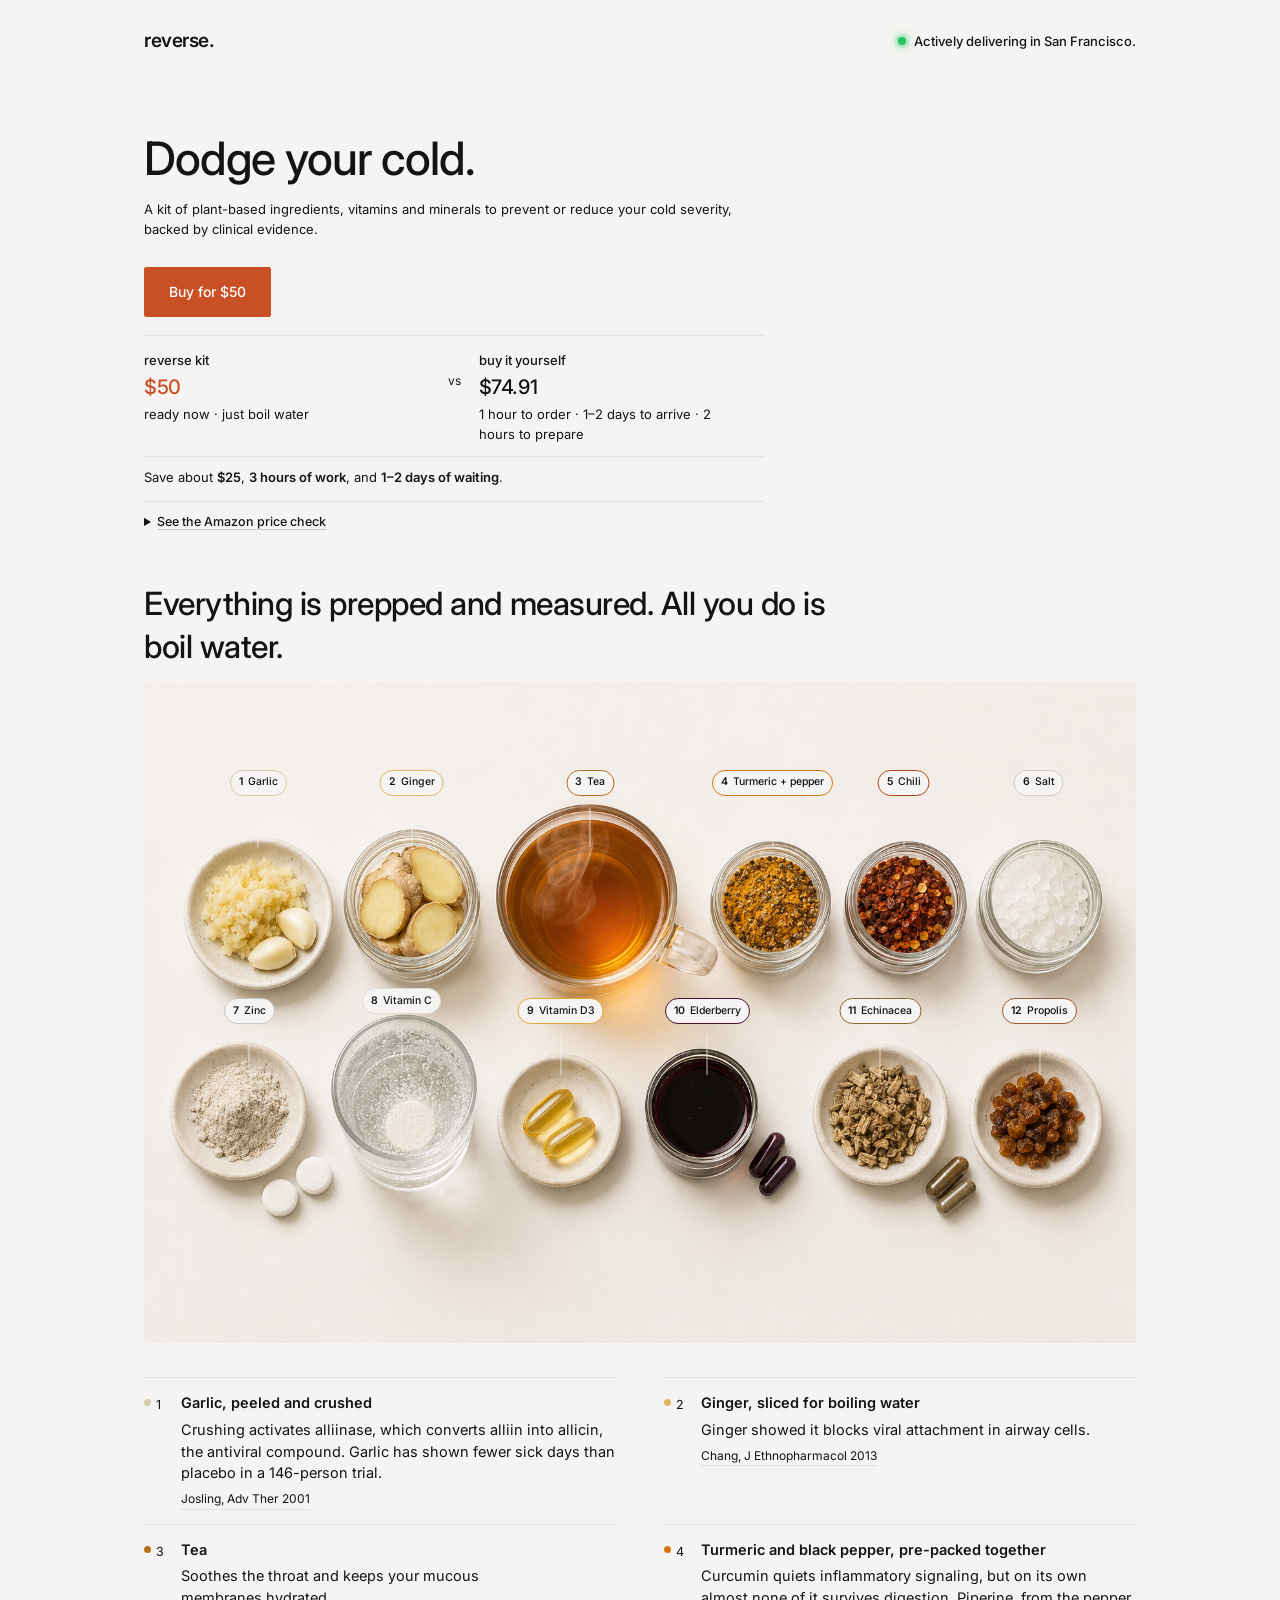
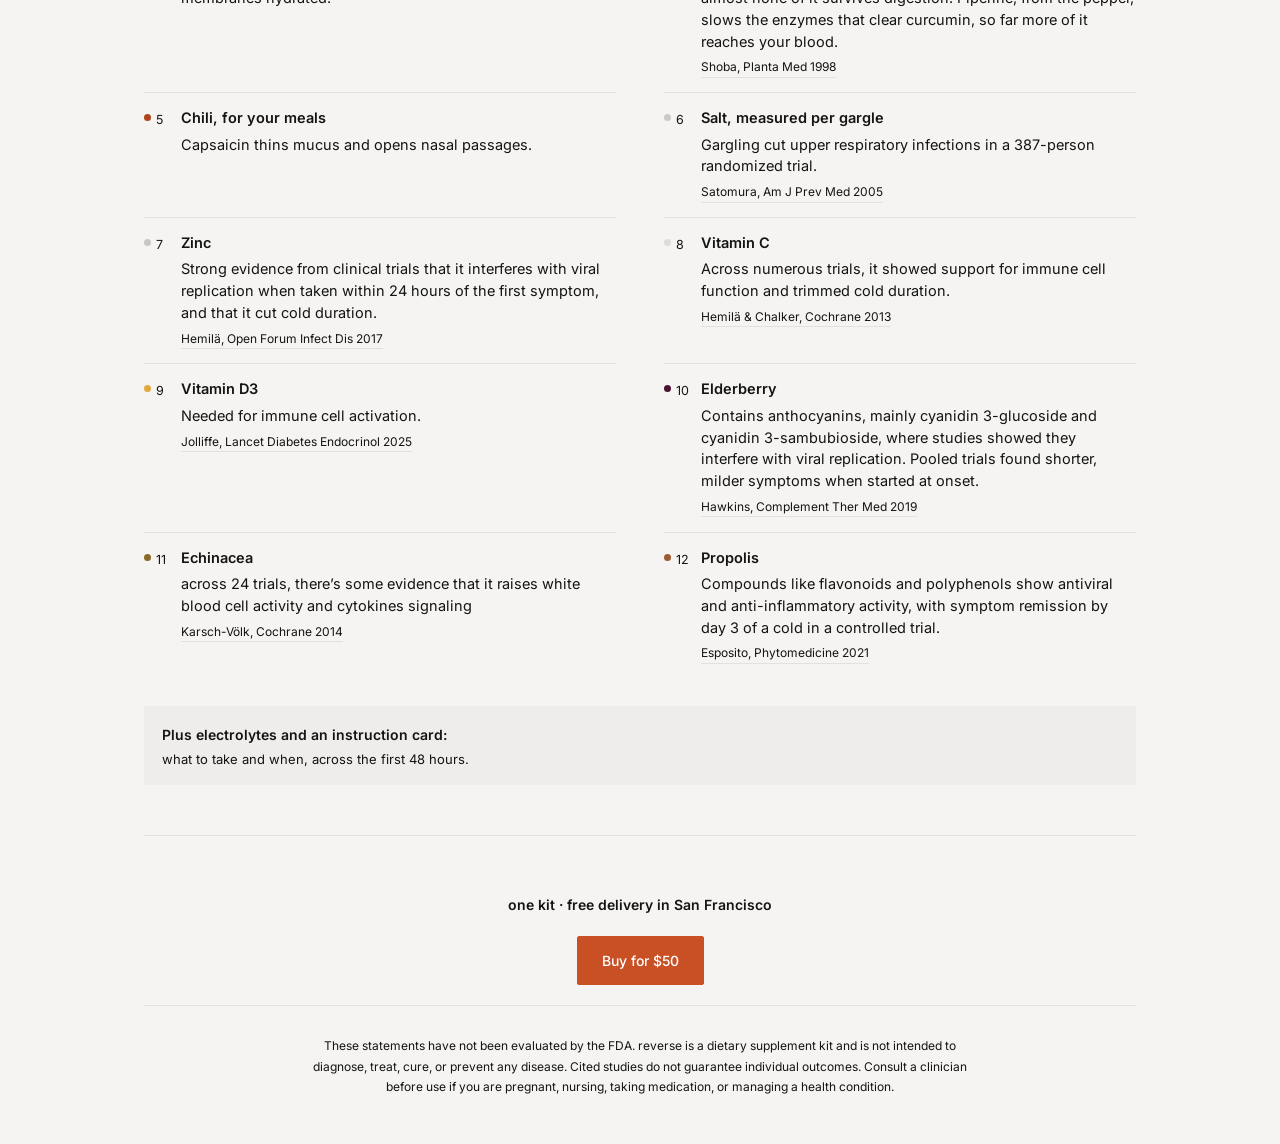
==== commit c2f080a0: "Add Dodge your cold headline" ====
--- a/index.html
+++ b/index.html
@@ -1,7 +1,7 @@
-<!DOCTYPE html><html lang="en"><head><meta charSet="utf-8"/><meta name="viewport" content="width=device-width, initial-scale=1"/><link rel="preload" as="image" href="./reverse-kit.png"/><link rel="stylesheet" href="./style.css"/><title>reverse — the at-onset cold kit</title><meta name="description" content="Everything you need is prepped and measured in one kit. All you do is boil water."/><meta property="og:title" content="reverse — the at-onset cold kit"/><meta property="og:description" content="Everything you need is prepped and measured. All you do is boil water."/><meta property="og:url" content="https://kadair1.github.io/reversecold/"/><meta property="og:type" content="website"/><meta property="og:image" content="https://kadair1.github.io/reversecold/og.png"/><meta property="og:image:width" content="1536"/><meta property="og:image:height" content="1024"/><meta name="twitter:card" content="summary_large_image"/><meta name="twitter:title" content="reverse — the at-onset cold kit"/><meta name="twitter:description" content="Everything you need is prepped and measured. All you do is boil water."/><meta name="twitter:image" content="https://kadair1.github.io/reversecold/og.png"/><link rel="shortcut icon" href="https://kadair1.github.io/reversecold/favicon.png"/><link rel="icon" href="https://kadair1.github.io/reversecold/favicon.png"/>
+<!DOCTYPE html><html lang="en"><head><meta charSet="utf-8"/><meta name="viewport" content="width=device-width, initial-scale=1"/><link rel="preload" as="image" href="./reverse-kit.png"/><link rel="stylesheet" href="./style.css"/><title>Dodge your cold. — reverse</title><meta name="description" content="A kit of plant-based ingredients, vitamins and minerals to prevent or reduce your cold severity, backed by clinical evidence."/><meta property="og:title" content="Dodge your cold."/><meta property="og:description" content="A kit of plant-based ingredients, vitamins and minerals to prevent or reduce your cold severity, backed by clinical evidence."/><meta property="og:url" content="https://kadair1.github.io/reversecold/"/><meta property="og:type" content="website"/><meta property="og:image" content="https://kadair1.github.io/reversecold/og.png"/><meta property="og:image:width" content="1536"/><meta property="og:image:height" content="1024"/><meta name="twitter:card" content="summary_large_image"/><meta name="twitter:title" content="Dodge your cold."/><meta name="twitter:description" content="A kit of plant-based ingredients, vitamins and minerals to prevent or reduce your cold severity, backed by clinical evidence."/><meta name="twitter:image" content="https://kadair1.github.io/reversecold/og.png"/><link rel="shortcut icon" href="https://kadair1.github.io/reversecold/favicon.png"/><link rel="icon" href="https://kadair1.github.io/reversecold/favicon.png"/>
 <link rel="stylesheet" href="https://fonts.googleapis.com/css2?family=Inter:wght@300;400;500;600&amp;display=swap" />
 <style data-vinext-fonts>.__font_inter_10aityj { font-family: 'Inter', sans-serif; }
 
 .__variable_inter_10aityj { --font-inter: 'Inter', sans-serif; }
 </style>
-</head><body class="__variable_inter_10aityj"><main><div class="wrap"><header><a class="mark" href="#top" aria-label="reverse home">reverse</a><div class="meta">Actively delivering in San Francisco.</div></header><section class="hero" id="top"><h1>Prevent a cold or reduce its severity and duration to under 3 days.</h1><p class="hero-support">8 plant-based ingredients, 2 vitamins, 2 minerals, and 1 bee-derived ingredient with cited clinical studies demonstrating efficacy.</p><div class="actions"><a class="buy" href="https://buy.stripe.com/00w4gAdY35AW3qXcpU4AU00">Buy for $50</a></div><div class="value-proof" aria-label="Cost and time comparison"><div class="proof-item reverse-proof"><span>reverse kit</span><strong>$50</strong><small>ready now · just boil water</small></div><div class="proof-divider" aria-hidden="true">vs</div><div class="proof-item"><span>buy it yourself</span><strong>$74.91</strong><small>1 hour to order · 1–2 days to arrive · 2 hours to prepare</small></div><p class="savings">Save about <b>$25</b>, <b>3 hours of work</b>, and<!-- --> <b>1–2 days of waiting</b>.</p></div><details class="price-check"><summary>See the Amazon price check</summary><div class="basket"><a href="https://www.amazon.com/dp/B0035APRLO" target="_blank" rel="noopener noreferrer"><span>Garlic</span><b>$0.99</b></a><a href="https://www.amazon.com/dp/B09B32RNV4" target="_blank" rel="noopener noreferrer"><span>Ginger</span><b>$1.87</b></a><a href="https://www.amazon.com/dp/B07W1WWT5D" target="_blank" rel="noopener noreferrer"><span>Turmeric</span><b>$2.62</b></a><a href="https://www.amazon.com/dp/B0CN1QPHZ1" target="_blank" rel="noopener noreferrer"><span>Black pepper</span><b>$1.69</b></a><a href="https://www.amazon.com/dp/B07VYNTRYJ" target="_blank" rel="noopener noreferrer"><span>Cayenne</span><b>$2.42</b></a><a href="https://www.amazon.com/dp/B07QW1G8MW" target="_blank" rel="noopener noreferrer"><span>Sea salt</span><b>$2.20</b></a><a href="https://www.amazon.com/dp/B00PSD42PS" target="_blank" rel="noopener noreferrer"><span>Tea</span><b>$3.97</b></a><a href="https://www.amazon.com/dp/B00024D3SK" target="_blank" rel="noopener noreferrer"><span>Zinc lozenges</span><b>$5.04</b></a><a href="https://www.amazon.com/dp/B018EAPQ38" target="_blank" rel="noopener noreferrer"><span>Vitamin C</span><b>$5.99</b></a><a href="https://www.amazon.com/dp/B004U3Y8SI" target="_blank" rel="noopener noreferrer"><span>Vitamin D3</span><b>$7.41</b></a><a href="https://www.amazon.com/dp/B0F94R33RW" target="_blank" rel="noopener noreferrer"><span>Elderberry</span><b>$11.59</b></a><a href="https://www.amazon.com/dp/B000GG15L6" target="_blank" rel="noopener noreferrer"><span>Echinacea</span><b>$7.69</b></a><a href="https://www.amazon.com/dp/B019ND0DU6" target="_blank" rel="noopener noreferrer"><span>Propolis spray</span><b>$13.99</b></a><a href="https://www.amazon.com/dp/B08TZM8S1F" target="_blank" rel="noopener noreferrer"><span>Electrolytes</span><b>$7.44</b></a><div class="basket-total"><span>Amazon basket</span><b>$74.91</b></div></div><p>Prices checked July 17, 2026 for the lowest-priced relevant pack found. Before tax; prices and availability change. Time includes 1 hour to order all the right things and 2 hours to prepare; delivery takes 1–2 days.</p></details></section><section class="spec" aria-labelledby="kit-heading"><div class="section-head"><h2 id="kit-heading">Everything is prepped and measured. All you do is boil water.</h2></div><div class="lay"><div class="image-stage"><img src="./reverse-kit.png" alt="The reverse kit ingredients arranged in two orderly rows" width="1536" height="1024"/><div class="dots" aria-hidden="true"><div class="dot r1 p1" style="--ring:#d8cba8"><i><b>1</b><span>Garlic</span></i></div><div class="dot r1 p2" style="--ring:#e0b45e"><i><b>2</b><span>Ginger</span></i></div><div class="dot r1 p3" style="--ring:#b5701c"><i><b>3</b><span>Tea</span></i></div><div class="dot r1 p4" style="--ring:#d4770a"><i><b>4</b><span>Turmeric + pepper</span></i></div><div class="dot r1 p5" style="--ring:#b0431c"><i><b>5</b><span>Chili</span></i></div><div class="dot r1 p6" style="--ring:#c9c9c6"><i><b>6</b><span>Salt</span></i></div><div class="dot r2 p7" style="--ring:#c6c6c3"><i><b>7</b><span>Zinc</span></i></div><div class="dot r2 p8" style="--ring:#dcdcd8"><i><b>8</b><span>Vitamin C</span></i></div><div class="dot r2 p9" style="--ring:#e0a93b"><i><b>9</b><span>Vitamin D3</span></i></div><div class="dot r2 p10" style="--ring:#4a1230"><i><b>10</b><span>Elderberry</span></i></div><div class="dot r2 p11" style="--ring:#8a6a28"><i><b>11</b><span>Echinacea</span></i></div><div class="dot r2 p12" style="--ring:#9c5b33"><i><b>12</b><span>Propolis</span></i></div></div></div></div><div class="notes"><article class="note" style="--sw:#d8cba8"><div class="number">1</div><div><h3>Garlic, peeled and crushed</h3><p>Crushing activates alliinase, which converts alliin into allicin, the antiviral compound. Garlic has shown fewer sick days than placebo in a 146-person trial.</p><a class="source" href="https://pubmed.ncbi.nlm.nih.gov/11697022/" target="_blank" rel="noopener noreferrer">Josling, Adv Ther 2001</a></div></article><article class="note" style="--sw:#e0b45e"><div class="number">2</div><div><h3>Ginger, sliced for boiling water</h3><p>Ginger showed it blocks viral attachment in airway cells.</p><a class="source" href="https://pubmed.ncbi.nlm.nih.gov/23123794/" target="_blank" rel="noopener noreferrer">Chang, J Ethnopharmacol 2013</a></div></article><article class="note" style="--sw:#b5701c"><div class="number">3</div><div><h3>Tea</h3><p>Soothes the throat and keeps your mucous membranes hydrated.</p></div></article><article class="note" style="--sw:#d4770a"><div class="number">4</div><div><h3>Turmeric and black pepper, pre-packed together</h3><p>Curcumin quiets inflammatory signaling, but on its own almost none of it survives digestion. Piperine, from the pepper, slows the enzymes that clear curcumin, so far more of it reaches your blood.</p><a class="source" href="https://pubmed.ncbi.nlm.nih.gov/9619120/" target="_blank" rel="noopener noreferrer">Shoba, Planta Med 1998</a></div></article><article class="note" style="--sw:#b0431c"><div class="number">5</div><div><h3>Chili, for your meals</h3><p>Capsaicin thins mucus and opens nasal passages.</p></div></article><article class="note" style="--sw:#c9c9c6"><div class="number">6</div><div><h3>Salt, measured per gargle</h3><p>Gargling cut upper respiratory infections in a 387-person randomized trial.</p><a class="source" href="https://pubmed.ncbi.nlm.nih.gov/16242593/" target="_blank" rel="noopener noreferrer">Satomura, Am J Prev Med 2005</a></div></article><article class="note" style="--sw:#c6c6c3"><div class="number">7</div><div><h3>Zinc</h3><p>Strong evidence from clinical trials that it interferes with viral replication when taken within 24 hours of the first symptom, and that it cut cold duration.</p><a class="source" href="https://pubmed.ncbi.nlm.nih.gov/28480298/" target="_blank" rel="noopener noreferrer">Hemilä, Open Forum Infect Dis 2017</a></div></article><article class="note" style="--sw:#dcdcd8"><div class="number">8</div><div><h3>Vitamin C</h3><p>Across numerous trials, it showed support for immune cell function and trimmed cold duration.</p><a class="source" href="https://www.cochrane.org/evidence/CD000980_vitamin-c-preventing-and-treating-common-cold" target="_blank" rel="noopener noreferrer">Hemilä &amp; Chalker, Cochrane 2013</a></div></article><article class="note" style="--sw:#e0a93b"><div class="number">9</div><div><h3>Vitamin D3</h3><p>Needed for immune cell activation.</p><a class="source" href="https://www.thelancet.com/journals/landia/article/PIIS2213-8587(24)00348-6/fulltext" target="_blank" rel="noopener noreferrer">Jolliffe, Lancet Diabetes Endocrinol 2025</a></div></article><article class="note" style="--sw:#4a1230"><div class="number">10</div><div><h3>Elderberry</h3><p>Contains anthocyanins, mainly cyanidin 3-glucoside and cyanidin 3-sambubioside, where studies showed they interfere with viral replication. Pooled trials found shorter, milder symptoms when started at onset.</p><a class="source" href="https://pubmed.ncbi.nlm.nih.gov/30670267/" target="_blank" rel="noopener noreferrer">Hawkins, Complement Ther Med 2019</a></div></article><article class="note" style="--sw:#8a6a28"><div class="number">11</div><div><h3>Echinacea</h3><p>across 24 trials, there’s some evidence that it raises white blood cell activity and cytokines signaling</p><a class="source" href="https://www.cochrane.org/evidence/CD000530_echinacea-preventing-and-treating-common-cold" target="_blank" rel="noopener noreferrer">Karsch-Völk, Cochrane 2014</a></div></article><article class="note" style="--sw:#9c5b33"><div class="number">12</div><div><h3>Propolis</h3><p>Compounds like flavonoids and polyphenols show antiviral and anti-inflammatory activity, with symptom remission by day 3 of a cold in a controlled trial.</p><a class="source" href="https://pubmed.ncbi.nlm.nih.gov/33113503/" target="_blank" rel="noopener noreferrer">Esposito, Phytomedicine 2021</a></div></article></div><div class="instruction-card"><b>Plus electrolytes and an instruction card:</b><p>what to take and when, across the first 48 hours.</p></div></section><section class="close" aria-label="Buy reverse"><div class="price"><small>one kit · free delivery in San Francisco</small></div><a class="buy" href="https://buy.stripe.com/00w4gAdY35AW3qXcpU4AU00">Buy for $50</a></section><footer><p>These statements have not been evaluated by the FDA. reverse is a dietary supplement kit and is not intended to diagnose, treat, cure, or prevent any disease. Cited studies do not guarantee individual outcomes. Consult a clinician before use if you are pregnant, nursing, taking medication, or managing a health condition.</p></footer></div></main></body></html>+</head><body class="__variable_inter_10aityj"><main><div class="wrap"><header><a class="mark" href="#top" aria-label="reverse home">reverse</a><div class="meta">Actively delivering in San Francisco.</div></header><section class="hero" id="top"><h1>Dodge your cold.</h1><p class="hero-support">A kit of plant-based ingredients, vitamins and minerals to prevent or reduce your cold severity, backed by clinical evidence.</p><div class="actions"><a class="buy" href="https://buy.stripe.com/00w4gAdY35AW3qXcpU4AU00">Buy for $50</a></div><div class="value-proof" aria-label="Cost and time comparison"><div class="proof-item reverse-proof"><span>reverse kit</span><strong>$50</strong><small>ready now · just boil water</small></div><div class="proof-divider" aria-hidden="true">vs</div><div class="proof-item"><span>buy it yourself</span><strong>$74.91</strong><small>1 hour to order · 1–2 days to arrive · 2 hours to prepare</small></div><p class="savings">Save about <b>$25</b>, <b>3 hours of work</b>, and<!-- --> <b>1–2 days of waiting</b>.</p></div><details class="price-check"><summary>See the Amazon price check</summary><div class="basket"><a href="https://www.amazon.com/dp/B0035APRLO" target="_blank" rel="noopener noreferrer"><span>Garlic</span><b>$0.99</b></a><a href="https://www.amazon.com/dp/B09B32RNV4" target="_blank" rel="noopener noreferrer"><span>Ginger</span><b>$1.87</b></a><a href="https://www.amazon.com/dp/B07W1WWT5D" target="_blank" rel="noopener noreferrer"><span>Turmeric</span><b>$2.62</b></a><a href="https://www.amazon.com/dp/B0CN1QPHZ1" target="_blank" rel="noopener noreferrer"><span>Black pepper</span><b>$1.69</b></a><a href="https://www.amazon.com/dp/B07VYNTRYJ" target="_blank" rel="noopener noreferrer"><span>Cayenne</span><b>$2.42</b></a><a href="https://www.amazon.com/dp/B07QW1G8MW" target="_blank" rel="noopener noreferrer"><span>Sea salt</span><b>$2.20</b></a><a href="https://www.amazon.com/dp/B00PSD42PS" target="_blank" rel="noopener noreferrer"><span>Tea</span><b>$3.97</b></a><a href="https://www.amazon.com/dp/B00024D3SK" target="_blank" rel="noopener noreferrer"><span>Zinc lozenges</span><b>$5.04</b></a><a href="https://www.amazon.com/dp/B018EAPQ38" target="_blank" rel="noopener noreferrer"><span>Vitamin C</span><b>$5.99</b></a><a href="https://www.amazon.com/dp/B004U3Y8SI" target="_blank" rel="noopener noreferrer"><span>Vitamin D3</span><b>$7.41</b></a><a href="https://www.amazon.com/dp/B0F94R33RW" target="_blank" rel="noopener noreferrer"><span>Elderberry</span><b>$11.59</b></a><a href="https://www.amazon.com/dp/B000GG15L6" target="_blank" rel="noopener noreferrer"><span>Echinacea</span><b>$7.69</b></a><a href="https://www.amazon.com/dp/B019ND0DU6" target="_blank" rel="noopener noreferrer"><span>Propolis spray</span><b>$13.99</b></a><a href="https://www.amazon.com/dp/B08TZM8S1F" target="_blank" rel="noopener noreferrer"><span>Electrolytes</span><b>$7.44</b></a><div class="basket-total"><span>Amazon basket</span><b>$74.91</b></div></div><p>Prices checked July 17, 2026 for the lowest-priced relevant pack found. Before tax; prices and availability change. Time includes 1 hour to order all the right things and 2 hours to prepare; delivery takes 1–2 days.</p></details></section><section class="spec" aria-labelledby="kit-heading"><div class="section-head"><h2 id="kit-heading">Everything is prepped and measured. All you do is boil water.</h2></div><div class="lay"><div class="image-stage"><img src="./reverse-kit.png" alt="The reverse kit ingredients arranged in two orderly rows" width="1536" height="1024"/><div class="dots" aria-hidden="true"><div class="dot r1 p1" style="--ring:#d8cba8"><i><b>1</b><span>Garlic</span></i></div><div class="dot r1 p2" style="--ring:#e0b45e"><i><b>2</b><span>Ginger</span></i></div><div class="dot r1 p3" style="--ring:#b5701c"><i><b>3</b><span>Tea</span></i></div><div class="dot r1 p4" style="--ring:#d4770a"><i><b>4</b><span>Turmeric + pepper</span></i></div><div class="dot r1 p5" style="--ring:#b0431c"><i><b>5</b><span>Chili</span></i></div><div class="dot r1 p6" style="--ring:#c9c9c6"><i><b>6</b><span>Salt</span></i></div><div class="dot r2 p7" style="--ring:#c6c6c3"><i><b>7</b><span>Zinc</span></i></div><div class="dot r2 p8" style="--ring:#dcdcd8"><i><b>8</b><span>Vitamin C</span></i></div><div class="dot r2 p9" style="--ring:#e0a93b"><i><b>9</b><span>Vitamin D3</span></i></div><div class="dot r2 p10" style="--ring:#4a1230"><i><b>10</b><span>Elderberry</span></i></div><div class="dot r2 p11" style="--ring:#8a6a28"><i><b>11</b><span>Echinacea</span></i></div><div class="dot r2 p12" style="--ring:#9c5b33"><i><b>12</b><span>Propolis</span></i></div></div></div></div><div class="notes"><article class="note" style="--sw:#d8cba8"><div class="number">1</div><div><h3>Garlic, peeled and crushed</h3><p>Crushing activates alliinase, which converts alliin into allicin, the antiviral compound. Garlic has shown fewer sick days than placebo in a 146-person trial.</p><a class="source" href="https://pubmed.ncbi.nlm.nih.gov/11697022/" target="_blank" rel="noopener noreferrer">Josling, Adv Ther 2001</a></div></article><article class="note" style="--sw:#e0b45e"><div class="number">2</div><div><h3>Ginger, sliced for boiling water</h3><p>Ginger showed it blocks viral attachment in airway cells.</p><a class="source" href="https://pubmed.ncbi.nlm.nih.gov/23123794/" target="_blank" rel="noopener noreferrer">Chang, J Ethnopharmacol 2013</a></div></article><article class="note" style="--sw:#b5701c"><div class="number">3</div><div><h3>Tea</h3><p>Soothes the throat and keeps your mucous membranes hydrated.</p></div></article><article class="note" style="--sw:#d4770a"><div class="number">4</div><div><h3>Turmeric and black pepper, pre-packed together</h3><p>Curcumin quiets inflammatory signaling, but on its own almost none of it survives digestion. Piperine, from the pepper, slows the enzymes that clear curcumin, so far more of it reaches your blood.</p><a class="source" href="https://pubmed.ncbi.nlm.nih.gov/9619120/" target="_blank" rel="noopener noreferrer">Shoba, Planta Med 1998</a></div></article><article class="note" style="--sw:#b0431c"><div class="number">5</div><div><h3>Chili, for your meals</h3><p>Capsaicin thins mucus and opens nasal passages.</p></div></article><article class="note" style="--sw:#c9c9c6"><div class="number">6</div><div><h3>Salt, measured per gargle</h3><p>Gargling cut upper respiratory infections in a 387-person randomized trial.</p><a class="source" href="https://pubmed.ncbi.nlm.nih.gov/16242593/" target="_blank" rel="noopener noreferrer">Satomura, Am J Prev Med 2005</a></div></article><article class="note" style="--sw:#c6c6c3"><div class="number">7</div><div><h3>Zinc</h3><p>Strong evidence from clinical trials that it interferes with viral replication when taken within 24 hours of the first symptom, and that it cut cold duration.</p><a class="source" href="https://pubmed.ncbi.nlm.nih.gov/28480298/" target="_blank" rel="noopener noreferrer">Hemilä, Open Forum Infect Dis 2017</a></div></article><article class="note" style="--sw:#dcdcd8"><div class="number">8</div><div><h3>Vitamin C</h3><p>Across numerous trials, it showed support for immune cell function and trimmed cold duration.</p><a class="source" href="https://www.cochrane.org/evidence/CD000980_vitamin-c-preventing-and-treating-common-cold" target="_blank" rel="noopener noreferrer">Hemilä &amp; Chalker, Cochrane 2013</a></div></article><article class="note" style="--sw:#e0a93b"><div class="number">9</div><div><h3>Vitamin D3</h3><p>Needed for immune cell activation.</p><a class="source" href="https://www.thelancet.com/journals/landia/article/PIIS2213-8587(24)00348-6/fulltext" target="_blank" rel="noopener noreferrer">Jolliffe, Lancet Diabetes Endocrinol 2025</a></div></article><article class="note" style="--sw:#4a1230"><div class="number">10</div><div><h3>Elderberry</h3><p>Contains anthocyanins, mainly cyanidin 3-glucoside and cyanidin 3-sambubioside, where studies showed they interfere with viral replication. Pooled trials found shorter, milder symptoms when started at onset.</p><a class="source" href="https://pubmed.ncbi.nlm.nih.gov/30670267/" target="_blank" rel="noopener noreferrer">Hawkins, Complement Ther Med 2019</a></div></article><article class="note" style="--sw:#8a6a28"><div class="number">11</div><div><h3>Echinacea</h3><p>across 24 trials, there’s some evidence that it raises white blood cell activity and cytokines signaling</p><a class="source" href="https://www.cochrane.org/evidence/CD000530_echinacea-preventing-and-treating-common-cold" target="_blank" rel="noopener noreferrer">Karsch-Völk, Cochrane 2014</a></div></article><article class="note" style="--sw:#9c5b33"><div class="number">12</div><div><h3>Propolis</h3><p>Compounds like flavonoids and polyphenols show antiviral and anti-inflammatory activity, with symptom remission by day 3 of a cold in a controlled trial.</p><a class="source" href="https://pubmed.ncbi.nlm.nih.gov/33113503/" target="_blank" rel="noopener noreferrer">Esposito, Phytomedicine 2021</a></div></article></div><div class="instruction-card"><b>Plus electrolytes and an instruction card:</b><p>what to take and when, across the first 48 hours.</p></div></section><section class="close" aria-label="Buy reverse"><div class="price"><small>one kit · free delivery in San Francisco</small></div><a class="buy" href="https://buy.stripe.com/00w4gAdY35AW3qXcpU4AU00">Buy for $50</a></section><footer><p>These statements have not been evaluated by the FDA. reverse is a dietary supplement kit and is not intended to diagnose, treat, cure, or prevent any disease. Cited studies do not guarantee individual outcomes. Consult a clinician before use if you are pregnant, nursing, taking medication, or managing a health condition.</p></footer></div></main></body></html>
--- a/style.css
+++ b/style.css
@@ -1,2 +1,2 @@
 /*! tailwindcss v4.2.1 | MIT License | https://tailwindcss.com */
-@layer theme{:root,:host{--font-sans:ui-sans-serif, system-ui, sans-serif, "Apple Color Emoji", "Segoe UI Emoji", "Segoe UI Symbol", "Noto Color Emoji";--font-mono:ui-monospace, SFMono-Regular, Menlo, Monaco, Consolas, "Liberation Mono", "Courier New", monospace;--spacing:.25rem;--default-font-family:var(--font-sans);--default-mono-font-family:var(--font-mono)}}@layer base{*,:after,:before,::backdrop{box-sizing:border-box;border:0 solid;margin:0;padding:0}::file-selector-button{box-sizing:border-box;border:0 solid;margin:0;padding:0}html,:host{-webkit-text-size-adjust:100%;tab-size:4;line-height:1.5;font-family:var(--default-font-family,ui-sans-serif, system-ui, sans-serif, "Apple Color Emoji", "Segoe UI Emoji", "Segoe UI Symbol", "Noto Color Emoji");font-feature-settings:var(--default-font-feature-settings,normal);font-variation-settings:var(--default-font-variation-settings,normal);-webkit-tap-highlight-color:transparent}hr{height:0;color:inherit;border-top-width:1px}abbr:where([title]){-webkit-text-decoration:underline dotted;text-decoration:underline dotted}h1,h2,h3,h4,h5,h6{font-size:inherit;font-weight:inherit}a{color:inherit;-webkit-text-decoration:inherit;-webkit-text-decoration:inherit;-webkit-text-decoration:inherit;-webkit-text-decoration:inherit;text-decoration:inherit}b,strong{font-weight:bolder}code,kbd,samp,pre{font-family:var(--default-mono-font-family,ui-monospace, SFMono-Regular, Menlo, Monaco, Consolas, "Liberation Mono", "Courier New", monospace);font-feature-settings:var(--default-mono-font-feature-settings,normal);font-variation-settings:var(--default-mono-font-variation-settings,normal);font-size:1em}small{font-size:80%}sub,sup{vertical-align:baseline;font-size:75%;line-height:0;position:relative}sub{bottom:-.25em}sup{top:-.5em}table{text-indent:0;border-color:inherit;border-collapse:collapse}:-moz-focusring{outline:auto}progress{vertical-align:baseline}summary{display:list-item}ol,ul,menu{list-style:none}img,svg,video,canvas,audio,iframe,embed,object{vertical-align:middle;display:block}img,video{max-width:100%;height:auto}button,input,select,optgroup,textarea{font:inherit;font-feature-settings:inherit;font-variation-settings:inherit;letter-spacing:inherit;color:inherit;opacity:1;background-color:#0000;border-radius:0}::file-selector-button{font:inherit;font-feature-settings:inherit;font-variation-settings:inherit;letter-spacing:inherit;color:inherit;opacity:1;background-color:#0000;border-radius:0}:where(select:is([multiple],[size])) optgroup{font-weight:bolder}:where(select:is([multiple],[size])) optgroup option{padding-inline-start:20px}::file-selector-button{margin-inline-end:4px}::placeholder{opacity:1}@supports (not ((-webkit-appearance:-apple-pay-button))) or (contain-intrinsic-size:1px){::placeholder{color:currentColor}@supports (color:color-mix(in lab, red, red)){::placeholder{color:color-mix(in oklab, currentcolor 50%, transparent)}}}textarea{resize:vertical}::-webkit-search-decoration{-webkit-appearance:none}::-webkit-date-and-time-value{min-height:1lh;text-align:inherit}::-webkit-datetime-edit{display:inline-flex}::-webkit-datetime-edit-fields-wrapper{padding:0}::-webkit-datetime-edit{padding-block:0}::-webkit-datetime-edit-year-field{padding-block:0}::-webkit-datetime-edit-month-field{padding-block:0}::-webkit-datetime-edit-day-field{padding-block:0}::-webkit-datetime-edit-hour-field{padding-block:0}::-webkit-datetime-edit-minute-field{padding-block:0}::-webkit-datetime-edit-second-field{padding-block:0}::-webkit-datetime-edit-millisecond-field{padding-block:0}::-webkit-datetime-edit-meridiem-field{padding-block:0}::-webkit-calendar-picker-indicator{line-height:1}:-moz-ui-invalid{box-shadow:none}button,input:where([type=button],[type=reset],[type=submit]){appearance:button}::file-selector-button{appearance:button}::-webkit-inner-spin-button{height:auto}::-webkit-outer-spin-button{height:auto}[hidden]:where(:not([hidden=until-found])){display:none!important}}@layer components;@layer utilities{.relative{position:relative}.start{inset-inline-start:var(--spacing)}.hidden{display:none}.table{display:table}}:root{--w:#f5f4f2;--paper:#eeedeb;--line:#e2e1de;--grey:#141413;--dk:#141413;--ink:#141413;--accent:#c94f24;--accent-dark:#a93c17}*{box-sizing:border-box}html{scroll-behavior:smooth}body{background:var(--w);color:var(--ink);font-family:var(--font-inter), "Inter", system-ui, sans-serif;-webkit-font-smoothing:antialiased;margin:0;font-size:16px;font-weight:400;line-height:1.55}button,input{font:inherit}a{color:inherit}h1,h2,h3,p{text-wrap:pretty}.wrap{max-width:1040px;margin:0 auto;padding:0 24px}header{justify-content:space-between;align-items:center;padding:26px 0;display:flex}.mark{color:var(--ink);letter-spacing:-.025em;font-size:19px;font-weight:600;text-decoration:none}.mark:after{color:var(--accent);content:"."}.meta{color:var(--ink);align-items:center;gap:8px;font-size:13px;font-weight:500;display:flex}.meta:before{content:"";background:#22c55e;border-radius:50%;flex:none;width:8px;height:8px;box-shadow:0 0 0 3px #22c55e29,0 0 10px #22c55ee6}.hero{max-width:660px;padding:52px 0 16px}h1{letter-spacing:-.025em;max-width:660px;margin:0;font-size:clamp(30px,5vw,46px);font-weight:500;line-height:1.12}.hero-support{max-width:600px;color:var(--ink);margin:14px 0 0;font-size:13px;line-height:1.55}.lede{max-width:530px;color:var(--dk);margin:18px 0 0;font-size:18px;font-weight:400;line-height:1.55}.actions{flex-wrap:wrap;align-items:center;gap:18px;margin-top:28px;display:flex}.buy{border:1px solid var(--accent);background:var(--accent);color:#fff;cursor:pointer;border-radius:2px;padding:13px 24px;font-size:14px;font-weight:500;text-decoration:none;transition:background .15s,border-color .15s;display:inline-block}.buy:hover{border-color:var(--accent-dark);background:var(--accent-dark)}.buy:focus-visible,summary:focus-visible,.dismiss:focus-visible,.field:focus-visible,.pay:focus-visible{outline:2px solid var(--accent);outline-offset:3px}.value-proof{border-top:1px solid var(--line);border-bottom:1px solid var(--line);grid-template-columns:1fr auto 1fr;align-items:start;max-width:620px;margin-top:18px;padding:14px 0;display:grid}.proof-item{gap:2px;display:grid}.proof-item span{color:var(--grey);font-size:13px;font-weight:500}.proof-item strong{color:var(--ink);letter-spacing:-.02em;font-size:20px;font-weight:500}.proof-item small{max-width:245px;color:var(--dk);font-size:13px;font-weight:400;line-height:1.5}.reverse-proof strong{color:var(--accent)}.proof-divider{color:var(--grey);padding:22px 18px 0;font-size:12px;font-weight:400}.savings{border-top:1px solid var(--line);color:var(--dk);text-align:left;grid-column:1/-1;margin:12px 0 0;padding-top:10px;font-size:13px}.savings b{color:var(--ink);font-weight:600}.price-check{max-width:620px;color:var(--grey);margin-top:10px;font-size:12.5px}.price-check summary{cursor:pointer;text-underline-offset:3px;width:fit-content;font-weight:500;-webkit-text-decoration:underline #c9c8c4;text-decoration:underline #c9c8c4}.basket{border:1px solid var(--line);background:#fff;grid-template-columns:repeat(2,minmax(0,1fr));gap:1px 24px;margin-top:12px;padding:12px 14px;display:grid}.basket a,.basket-total{border-bottom:1px solid var(--paper);justify-content:space-between;gap:10px;padding:4px 0;text-decoration:none;display:flex}.basket a:hover span{color:var(--accent)}.basket b{font-weight:600}.basket-total{border-top:1px solid var(--line);color:var(--ink);border-bottom:0;grid-column:1/-1;margin-top:6px;padding-top:9px;font-size:12px}.price-check>p{margin:9px 0 0;line-height:1.55}.spec{padding:34px 0 10px}.section-head{margin-bottom:14px}.section-head h2{letter-spacing:-.015em;text-align:left;max-width:760px;margin:0;font-size:clamp(25px,3.2vw,32px);font-weight:500;line-height:1.35}.lay{background:#d9d5cc;width:100%;overflow-x:auto}.image-stage{width:100%;position:relative}.image-stage img{width:100%;height:auto;display:block}.dots{pointer-events:none;position:absolute;inset:0}.dot{background:#f5f4f2bf;width:1px;position:absolute;transform:translate(-50%)}.dot i{border:1.5px solid var(--ring,#cfcecb);background:var(--w);min-width:22px;height:26px;color:var(--ink);white-space:nowrap;border-radius:999px;justify-content:center;align-items:center;gap:5px;padding:0 8px;font-size:10.5px;font-style:normal;font-weight:500;display:flex;position:absolute;top:-12px;left:50%;transform:translate(-50%,-100%)}.dot i b{font-weight:600}.r1{height:6%;top:19%}.r2{height:6%;top:53.5%}.p1{left:11.5%}.p2{left:27%}.p3{left:45%}.p4{left:63.4%}.p5{left:76.6%}.p6{left:90.2%}.p7{left:10.6%}.p8{left:26%}.p9{left:42%}.p10{left:56.8%}.p11{left:74.2%}.p12{left:90.3%}.r2.p8{height:6%;top:52%}.notes{grid-template-columns:1fr 1fr;gap:0 48px;margin-top:34px;display:grid}.note{border-top:1px solid var(--line);grid-template-columns:24px 1fr;gap:13px;padding:14px 0;display:grid}.number{color:var(--grey);white-space:nowrap;align-items:flex-start;gap:5px;padding-top:3px;font-size:12.5px;display:flex}.number:before{background:var(--sw,var(--grey));content:"";border-radius:50%;flex:none;width:7px;height:7px;margin-top:4px}.note h3{letter-spacing:0;margin:0;font-size:14.5px;font-weight:600}.note p{color:var(--dk);margin:4px 0 0;font-size:14.5px;font-weight:400;line-height:1.5}.source{border-bottom:1px solid var(--line);color:var(--grey);margin-top:6px;font-size:12px;text-decoration:none;display:inline-block}.source:hover{border-color:var(--accent);color:var(--accent)}.instruction-card{background:var(--paper);margin-top:28px;padding:16px 18px}.instruction-card span{color:var(--grey);margin-bottom:3px;font-size:11px;font-weight:500;display:block}.instruction-card b{font-size:14px;font-weight:600}.instruction-card p{color:var(--grey);margin:2px 0 0;font-size:13px}.close{border-top:1px solid var(--line);text-align:center;margin-top:40px;padding:52px 0 20px}.close .price{letter-spacing:-.02em;font-size:34px;font-weight:500}.close .price small{color:var(--ink);letter-spacing:0;margin-top:6px;font-size:14px;font-weight:600;display:block}.close .buy{margin-top:20px}footer{border-top:1px solid var(--line);padding:30px 0 46px}footer p{max-width:660px;color:var(--grey);text-align:center;margin:0 auto;font-size:12px;line-height:1.7}.veil{z-index:50;background:#1414138c;justify-content:center;align-items:center;padding:20px;display:flex;position:fixed;inset:0}.checkout{border:1px solid var(--line);background:#fff;border-radius:3px;width:min(390px,100%);max-height:92vh;padding:26px;overflow:auto}.checkout-top{justify-content:space-between;align-items:flex-start;margin-bottom:16px;display:flex}.checkout-mark{font-size:16px;font-weight:600}.amount{letter-spacing:-.025em;margin-top:8px;font-size:27px;font-weight:500}.amount small{color:var(--grey);letter-spacing:0;margin-top:2px;font-size:12px;font-weight:400;display:block}.dismiss{color:var(--grey);cursor:pointer;background:0 0;border:0;font-size:24px;font-weight:400;line-height:1}.demo{border:1px solid var(--line);background:var(--paper);color:var(--dk);margin-bottom:14px;padding:7px 9px;font-size:12px}label{color:var(--dk);margin:13px 0 5px;font-size:13px;font-weight:500;display:block}.field{border:1px solid var(--line);width:100%;min-width:0;color:var(--ink);background:#fff;border-radius:2px;padding:10px 11px;font-size:14px;font-weight:400}.field:focus{border-color:var(--accent);outline:0}.card-grid{grid-template-columns:1fr 75px 64px;display:grid}.card-grid .field{border-radius:0}.card-grid .field:first-child{border-radius:2px 0 0 2px}.card-grid .field:last-child{border-radius:0 2px 2px 0}.card-grid .field:not(:first-child){border-left:0}.checkout-line{border-top:1px solid var(--line);color:var(--grey);justify-content:space-between;margin-top:14px;padding:9px 0 0;font-size:13px;display:flex}.checkout-line+.checkout-line{border-top:0;margin-top:0}.checkout-line.total{color:var(--ink);font-size:14px;font-weight:600}.pay{background:var(--ink);color:#fff;cursor:pointer;border:0;border-radius:2px;width:100%;margin-top:17px;padding:12px;font-size:14px;font-weight:500}.pay:disabled{cursor:default;opacity:.55}.secure{color:var(--grey);text-align:center;margin-top:10px;font-size:11.5px}.done{text-align:center;padding:12px 0 4px}.done-ring{border:1px solid var(--accent);width:44px;height:44px;color:var(--accent);border-radius:50%;justify-content:center;align-items:center;margin:0 auto 14px;font-size:19px;display:flex}.done h3{margin:0;font-size:20px;font-weight:600}.done p{color:var(--dk);margin:8px 0 18px;font-size:14px}@media (width<=760px){.wrap{padding:0 16px}.meta{font-size:12px}.image-stage{min-width:720px}.hero{padding:40px 0 16px}.value-proof{grid-template-columns:1fr;gap:11px}.proof-divider{display:none}.proof-item{border-bottom:1px solid var(--line);padding-bottom:10px}.savings{border-top:0;margin-top:0;padding-top:0}.basket{grid-template-columns:1fr}.basket-total{grid-column:1}.notes{grid-template-columns:1fr;gap:0}}@media (prefers-reduced-motion:reduce){html{scroll-behavior:auto}.buy{transition:none}}
+@layer theme{:root,:host{--font-sans:ui-sans-serif, system-ui, sans-serif, "Apple Color Emoji", "Segoe UI Emoji", "Segoe UI Symbol", "Noto Color Emoji";--font-mono:ui-monospace, SFMono-Regular, Menlo, Monaco, Consolas, "Liberation Mono", "Courier New", monospace;--spacing:.25rem;--default-font-family:var(--font-sans);--default-mono-font-family:var(--font-mono)}}@layer base{*,:after,:before,::backdrop{box-sizing:border-box;border:0 solid;margin:0;padding:0}::file-selector-button{box-sizing:border-box;border:0 solid;margin:0;padding:0}html,:host{-webkit-text-size-adjust:100%;tab-size:4;line-height:1.5;font-family:var(--default-font-family,ui-sans-serif, system-ui, sans-serif, "Apple Color Emoji", "Segoe UI Emoji", "Segoe UI Symbol", "Noto Color Emoji");font-feature-settings:var(--default-font-feature-settings,normal);font-variation-settings:var(--default-font-variation-settings,normal);-webkit-tap-highlight-color:transparent}hr{height:0;color:inherit;border-top-width:1px}abbr:where([title]){-webkit-text-decoration:underline dotted;text-decoration:underline dotted}h1,h2,h3,h4,h5,h6{font-size:inherit;font-weight:inherit}a{color:inherit;-webkit-text-decoration:inherit;-webkit-text-decoration:inherit;-webkit-text-decoration:inherit;-webkit-text-decoration:inherit;text-decoration:inherit}b,strong{font-weight:bolder}code,kbd,samp,pre{font-family:var(--default-mono-font-family,ui-monospace, SFMono-Regular, Menlo, Monaco, Consolas, "Liberation Mono", "Courier New", monospace);font-feature-settings:var(--default-mono-font-feature-settings,normal);font-variation-settings:var(--default-mono-font-variation-settings,normal);font-size:1em}small{font-size:80%}sub,sup{vertical-align:baseline;font-size:75%;line-height:0;position:relative}sub{bottom:-.25em}sup{top:-.5em}table{text-indent:0;border-color:inherit;border-collapse:collapse}:-moz-focusring{outline:auto}progress{vertical-align:baseline}summary{display:list-item}ol,ul,menu{list-style:none}img,svg,video,canvas,audio,iframe,embed,object{vertical-align:middle;display:block}img,video{max-width:100%;height:auto}button,input,select,optgroup,textarea{font:inherit;font-feature-settings:inherit;font-variation-settings:inherit;letter-spacing:inherit;color:inherit;opacity:1;background-color:#0000;border-radius:0}::file-selector-button{font:inherit;font-feature-settings:inherit;font-variation-settings:inherit;letter-spacing:inherit;color:inherit;opacity:1;background-color:#0000;border-radius:0}:where(select:is([multiple],[size])) optgroup{font-weight:bolder}:where(select:is([multiple],[size])) optgroup option{padding-inline-start:20px}::file-selector-button{margin-inline-end:4px}::placeholder{opacity:1}@supports (not ((-webkit-appearance:-apple-pay-button))) or (contain-intrinsic-size:1px){::placeholder{color:currentColor}@supports (color:color-mix(in lab, red, red)){::placeholder{color:color-mix(in oklab, currentcolor 50%, transparent)}}}textarea{resize:vertical}::-webkit-search-decoration{-webkit-appearance:none}::-webkit-date-and-time-value{min-height:1lh;text-align:inherit}::-webkit-datetime-edit{display:inline-flex}::-webkit-datetime-edit-fields-wrapper{padding:0}::-webkit-datetime-edit{padding-block:0}::-webkit-datetime-edit-year-field{padding-block:0}::-webkit-datetime-edit-month-field{padding-block:0}::-webkit-datetime-edit-day-field{padding-block:0}::-webkit-datetime-edit-hour-field{padding-block:0}::-webkit-datetime-edit-minute-field{padding-block:0}::-webkit-datetime-edit-second-field{padding-block:0}::-webkit-datetime-edit-millisecond-field{padding-block:0}::-webkit-datetime-edit-meridiem-field{padding-block:0}::-webkit-calendar-picker-indicator{line-height:1}:-moz-ui-invalid{box-shadow:none}button,input:where([type=button],[type=reset],[type=submit]){appearance:button}::file-selector-button{appearance:button}::-webkit-inner-spin-button{height:auto}::-webkit-outer-spin-button{height:auto}[hidden]:where(:not([hidden=until-found])){display:none!important}}@layer components;@layer utilities{.relative{position:relative}.start{inset-inline-start:var(--spacing)}.hidden{display:none}.table{display:table}}:root{--w:#f5f4f2;--paper:#eeedeb;--line:#e2e1de;--grey:#141413;--dk:#141413;--ink:#141413;--accent:#c94f24;--accent-dark:#a93c17}*{box-sizing:border-box}html{scroll-behavior:smooth}body{background:var(--w);color:var(--ink);font-family:var(--font-inter), "Inter", system-ui, sans-serif;-webkit-font-smoothing:antialiased;margin:0;font-size:16px;font-weight:400;line-height:1.55}button,input{font:inherit}a{color:inherit}h1,h2,h3,p{text-wrap:pretty}.wrap{max-width:1040px;margin:0 auto;padding:0 24px}header{justify-content:space-between;align-items:center;padding:26px 0;display:flex}.mark{color:var(--ink);letter-spacing:-.025em;font-size:19px;font-weight:600;text-decoration:none}.mark:after{color:var(--ink);content:"."}.meta{color:var(--ink);align-items:center;gap:8px;font-size:13px;font-weight:500;display:flex}.meta:before{content:"";background:#22c55e;border-radius:50%;flex:none;width:8px;height:8px;box-shadow:0 0 0 3px #22c55e29,0 0 10px #22c55ee6}.hero{max-width:660px;padding:52px 0 16px}h1{letter-spacing:-.025em;max-width:660px;margin:0;font-size:clamp(30px,5vw,46px);font-weight:500;line-height:1.12}.hero-support{max-width:600px;color:var(--ink);margin:14px 0 0;font-size:13px;line-height:1.55}.lede{max-width:530px;color:var(--dk);margin:18px 0 0;font-size:18px;font-weight:400;line-height:1.55}.actions{flex-wrap:wrap;align-items:center;gap:18px;margin-top:28px;display:flex}.buy{border:1px solid var(--accent);background:var(--accent);color:#fff;cursor:pointer;border-radius:2px;padding:13px 24px;font-size:14px;font-weight:500;text-decoration:none;transition:background .15s,border-color .15s;display:inline-block}.buy:hover{border-color:var(--accent-dark);background:var(--accent-dark)}.buy:focus-visible,summary:focus-visible,.dismiss:focus-visible,.field:focus-visible,.pay:focus-visible{outline:2px solid var(--accent);outline-offset:3px}.value-proof{border-top:1px solid var(--line);border-bottom:1px solid var(--line);grid-template-columns:1fr auto 1fr;align-items:start;max-width:620px;margin-top:18px;padding:14px 0;display:grid}.proof-item{gap:2px;display:grid}.proof-item span{color:var(--grey);font-size:13px;font-weight:500}.proof-item strong{color:var(--ink);letter-spacing:-.02em;font-size:20px;font-weight:500}.proof-item small{max-width:245px;color:var(--dk);font-size:13px;font-weight:400;line-height:1.5}.reverse-proof strong{color:var(--accent)}.proof-divider{color:var(--grey);padding:22px 18px 0;font-size:12px;font-weight:400}.savings{border-top:1px solid var(--line);color:var(--dk);text-align:left;grid-column:1/-1;margin:12px 0 0;padding-top:10px;font-size:13px}.savings b{color:var(--ink);font-weight:600}.price-check{max-width:620px;color:var(--grey);margin-top:10px;font-size:12.5px}.price-check summary{cursor:pointer;text-underline-offset:3px;width:fit-content;font-weight:500;-webkit-text-decoration:underline #c9c8c4;text-decoration:underline #c9c8c4}.basket{border:1px solid var(--line);background:#fff;grid-template-columns:repeat(2,minmax(0,1fr));gap:1px 24px;margin-top:12px;padding:12px 14px;display:grid}.basket a,.basket-total{border-bottom:1px solid var(--paper);justify-content:space-between;gap:10px;padding:4px 0;text-decoration:none;display:flex}.basket a:hover span{color:var(--accent)}.basket b{font-weight:600}.basket-total{border-top:1px solid var(--line);color:var(--ink);border-bottom:0;grid-column:1/-1;margin-top:6px;padding-top:9px;font-size:12px}.price-check>p{margin:9px 0 0;line-height:1.55}.spec{padding:34px 0 10px}.section-head{margin-bottom:14px}.section-head h2{letter-spacing:-.015em;text-align:left;max-width:760px;margin:0;font-size:clamp(25px,3.2vw,32px);font-weight:500;line-height:1.35}.lay{background:#d9d5cc;width:100%;overflow-x:auto}.image-stage{width:100%;position:relative}.image-stage img{width:100%;height:auto;display:block}.dots{pointer-events:none;position:absolute;inset:0}.dot{background:#f5f4f2bf;width:1px;position:absolute;transform:translate(-50%)}.dot i{border:1.5px solid var(--ring,#cfcecb);background:var(--w);min-width:22px;height:26px;color:var(--ink);white-space:nowrap;border-radius:999px;justify-content:center;align-items:center;gap:5px;padding:0 8px;font-size:10.5px;font-style:normal;font-weight:500;display:flex;position:absolute;top:-12px;left:50%;transform:translate(-50%,-100%)}.dot i b{font-weight:600}.r1{height:6%;top:19%}.r2{height:6%;top:53.5%}.p1{left:11.5%}.p2{left:27%}.p3{left:45%}.p4{left:63.4%}.p5{left:76.6%}.p6{left:90.2%}.p7{left:10.6%}.p8{left:26%}.p9{left:42%}.p10{left:56.8%}.p11{left:74.2%}.p12{left:90.3%}.r2.p8{height:6%;top:52%}.notes{grid-template-columns:1fr 1fr;gap:0 48px;margin-top:34px;display:grid}.note{border-top:1px solid var(--line);grid-template-columns:24px 1fr;gap:13px;padding:14px 0;display:grid}.number{color:var(--grey);white-space:nowrap;align-items:flex-start;gap:5px;padding-top:3px;font-size:12.5px;display:flex}.number:before{background:var(--sw,var(--grey));content:"";border-radius:50%;flex:none;width:7px;height:7px;margin-top:4px}.note h3{letter-spacing:0;margin:0;font-size:14.5px;font-weight:600}.note p{color:var(--dk);margin:4px 0 0;font-size:14.5px;font-weight:400;line-height:1.5}.source{border-bottom:1px solid var(--line);color:var(--grey);margin-top:6px;font-size:12px;text-decoration:none;display:inline-block}.source:hover{border-color:var(--accent);color:var(--accent)}.instruction-card{background:var(--paper);margin-top:28px;padding:16px 18px}.instruction-card span{color:var(--grey);margin-bottom:3px;font-size:11px;font-weight:500;display:block}.instruction-card b{font-size:14px;font-weight:600}.instruction-card p{color:var(--grey);margin:2px 0 0;font-size:13px}.close{border-top:1px solid var(--line);text-align:center;margin-top:40px;padding:52px 0 20px}.close .price{letter-spacing:-.02em;font-size:34px;font-weight:500}.close .price small{color:var(--ink);letter-spacing:0;margin-top:6px;font-size:14px;font-weight:600;display:block}.close .buy{margin-top:20px}footer{border-top:1px solid var(--line);padding:30px 0 46px}footer p{max-width:660px;color:var(--grey);text-align:center;margin:0 auto;font-size:12px;line-height:1.7}.veil{z-index:50;background:#1414138c;justify-content:center;align-items:center;padding:20px;display:flex;position:fixed;inset:0}.checkout{border:1px solid var(--line);background:#fff;border-radius:3px;width:min(390px,100%);max-height:92vh;padding:26px;overflow:auto}.checkout-top{justify-content:space-between;align-items:flex-start;margin-bottom:16px;display:flex}.checkout-mark{font-size:16px;font-weight:600}.amount{letter-spacing:-.025em;margin-top:8px;font-size:27px;font-weight:500}.amount small{color:var(--grey);letter-spacing:0;margin-top:2px;font-size:12px;font-weight:400;display:block}.dismiss{color:var(--grey);cursor:pointer;background:0 0;border:0;font-size:24px;font-weight:400;line-height:1}.demo{border:1px solid var(--line);background:var(--paper);color:var(--dk);margin-bottom:14px;padding:7px 9px;font-size:12px}label{color:var(--dk);margin:13px 0 5px;font-size:13px;font-weight:500;display:block}.field{border:1px solid var(--line);width:100%;min-width:0;color:var(--ink);background:#fff;border-radius:2px;padding:10px 11px;font-size:14px;font-weight:400}.field:focus{border-color:var(--accent);outline:0}.card-grid{grid-template-columns:1fr 75px 64px;display:grid}.card-grid .field{border-radius:0}.card-grid .field:first-child{border-radius:2px 0 0 2px}.card-grid .field:last-child{border-radius:0 2px 2px 0}.card-grid .field:not(:first-child){border-left:0}.checkout-line{border-top:1px solid var(--line);color:var(--grey);justify-content:space-between;margin-top:14px;padding:9px 0 0;font-size:13px;display:flex}.checkout-line+.checkout-line{border-top:0;margin-top:0}.checkout-line.total{color:var(--ink);font-size:14px;font-weight:600}.pay{background:var(--ink);color:#fff;cursor:pointer;border:0;border-radius:2px;width:100%;margin-top:17px;padding:12px;font-size:14px;font-weight:500}.pay:disabled{cursor:default;opacity:.55}.secure{color:var(--grey);text-align:center;margin-top:10px;font-size:11.5px}.done{text-align:center;padding:12px 0 4px}.done-ring{border:1px solid var(--accent);width:44px;height:44px;color:var(--accent);border-radius:50%;justify-content:center;align-items:center;margin:0 auto 14px;font-size:19px;display:flex}.done h3{margin:0;font-size:20px;font-weight:600}.done p{color:var(--dk);margin:8px 0 18px;font-size:14px}@media (width<=760px){.wrap{padding:0 16px}.meta{font-size:12px}.image-stage{min-width:720px}.hero{padding:40px 0 16px}.value-proof{grid-template-columns:1fr;gap:11px}.proof-divider{display:none}.proof-item{border-bottom:1px solid var(--line);padding-bottom:10px}.savings{border-top:0;margin-top:0;padding-top:0}.basket{grid-template-columns:1fr}.basket-total{grid-column:1}.notes{grid-template-columns:1fr;gap:0}}@media (prefers-reduced-motion:reduce){html{scroll-behavior:auto}.buy{transition:none}}
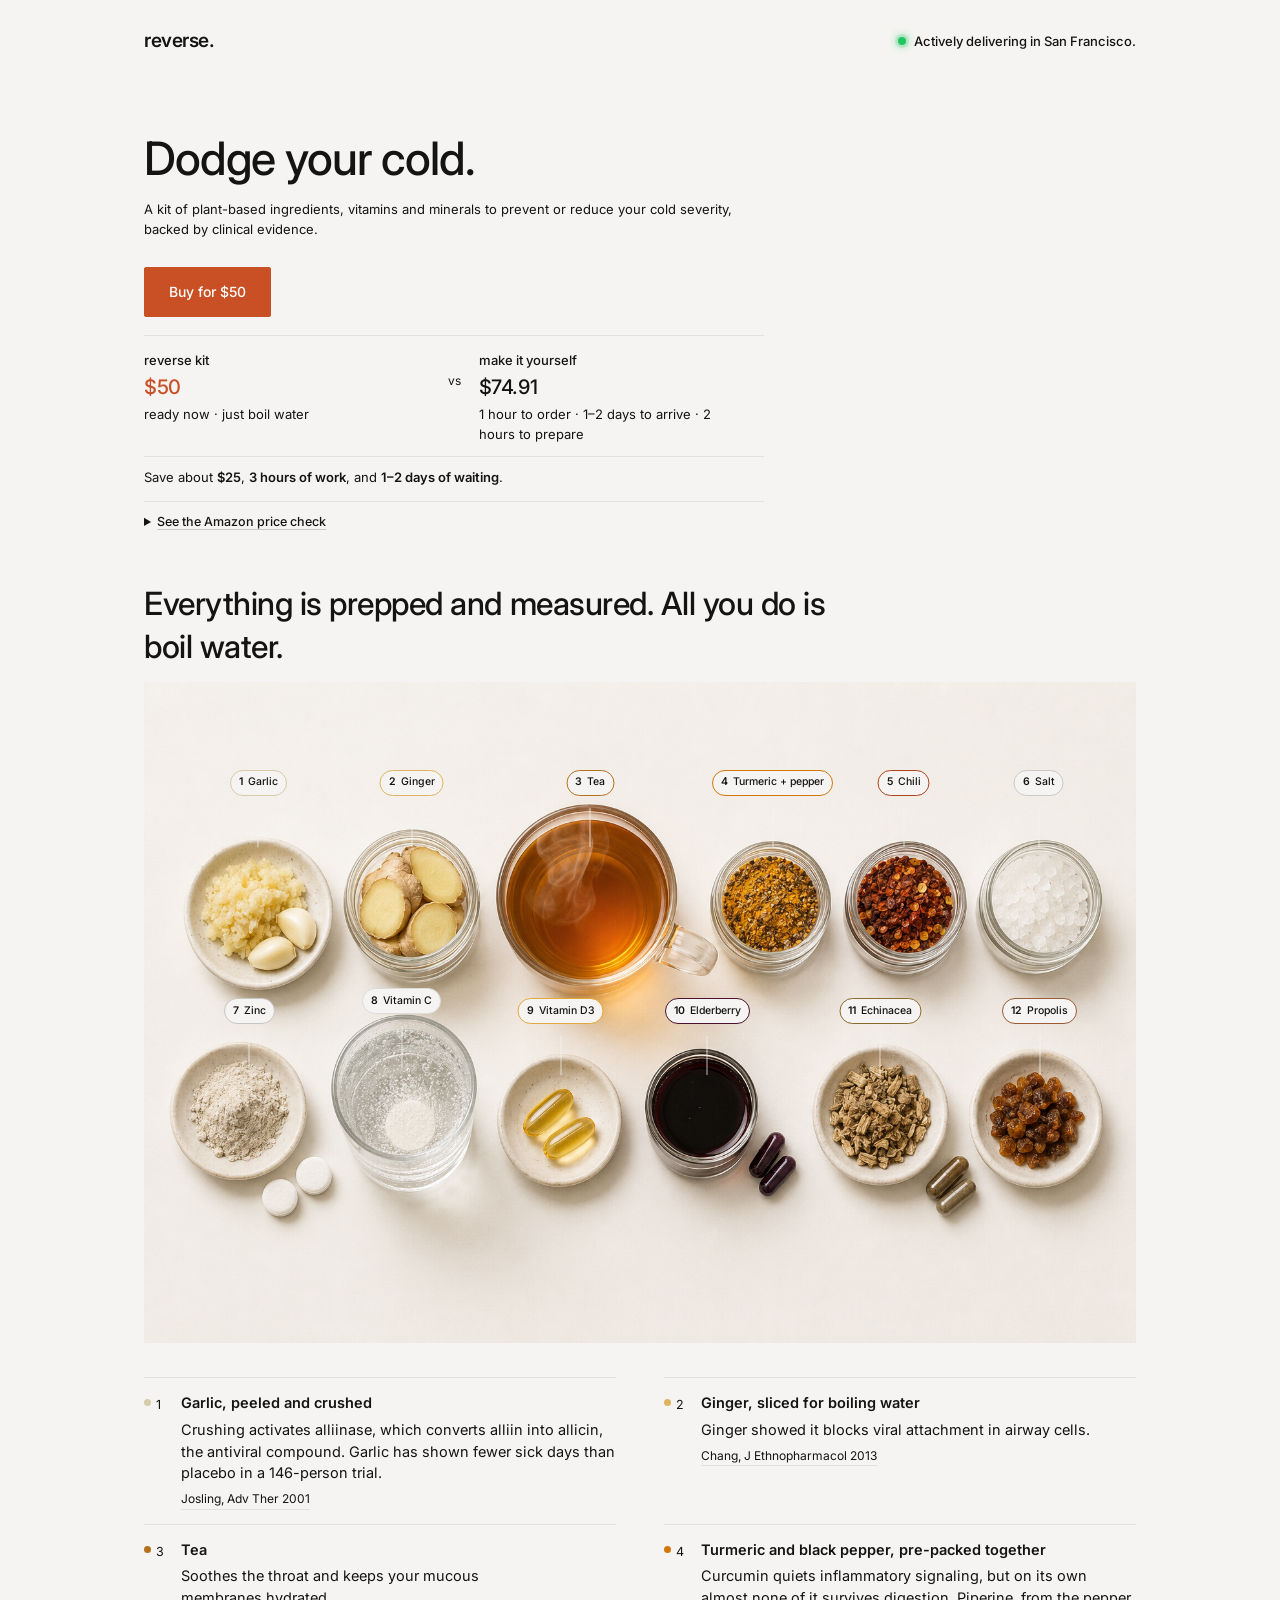
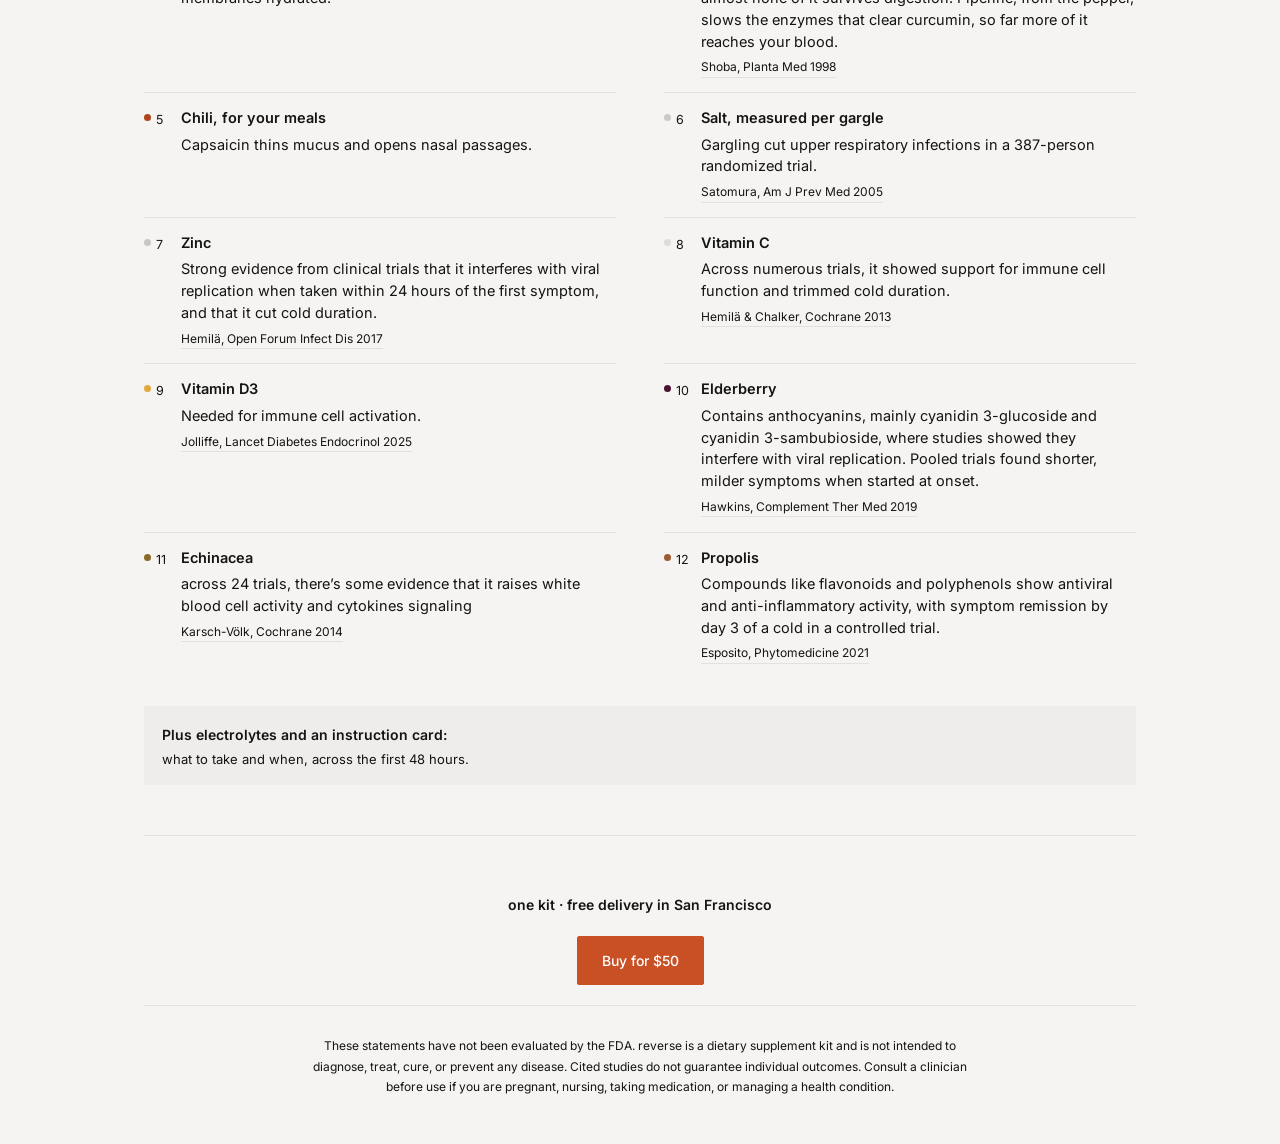
==== commit 6277f862: "Rename make-it-yourself comparison" ====
--- a/index.html
+++ b/index.html
@@ -4,4 +4,4 @@
 
 .__variable_inter_10aityj { --font-inter: 'Inter', sans-serif; }
 </style>
-</head><body class="__variable_inter_10aityj"><main><div class="wrap"><header><a class="mark" href="#top" aria-label="reverse home">reverse</a><div class="meta">Actively delivering in San Francisco.</div></header><section class="hero" id="top"><h1>Dodge your cold.</h1><p class="hero-support">A kit of plant-based ingredients, vitamins and minerals to prevent or reduce your cold severity, backed by clinical evidence.</p><div class="actions"><a class="buy" href="https://buy.stripe.com/00w4gAdY35AW3qXcpU4AU00">Buy for $50</a></div><div class="value-proof" aria-label="Cost and time comparison"><div class="proof-item reverse-proof"><span>reverse kit</span><strong>$50</strong><small>ready now · just boil water</small></div><div class="proof-divider" aria-hidden="true">vs</div><div class="proof-item"><span>buy it yourself</span><strong>$74.91</strong><small>1 hour to order · 1–2 days to arrive · 2 hours to prepare</small></div><p class="savings">Save about <b>$25</b>, <b>3 hours of work</b>, and<!-- --> <b>1–2 days of waiting</b>.</p></div><details class="price-check"><summary>See the Amazon price check</summary><div class="basket"><a href="https://www.amazon.com/dp/B0035APRLO" target="_blank" rel="noopener noreferrer"><span>Garlic</span><b>$0.99</b></a><a href="https://www.amazon.com/dp/B09B32RNV4" target="_blank" rel="noopener noreferrer"><span>Ginger</span><b>$1.87</b></a><a href="https://www.amazon.com/dp/B07W1WWT5D" target="_blank" rel="noopener noreferrer"><span>Turmeric</span><b>$2.62</b></a><a href="https://www.amazon.com/dp/B0CN1QPHZ1" target="_blank" rel="noopener noreferrer"><span>Black pepper</span><b>$1.69</b></a><a href="https://www.amazon.com/dp/B07VYNTRYJ" target="_blank" rel="noopener noreferrer"><span>Cayenne</span><b>$2.42</b></a><a href="https://www.amazon.com/dp/B07QW1G8MW" target="_blank" rel="noopener noreferrer"><span>Sea salt</span><b>$2.20</b></a><a href="https://www.amazon.com/dp/B00PSD42PS" target="_blank" rel="noopener noreferrer"><span>Tea</span><b>$3.97</b></a><a href="https://www.amazon.com/dp/B00024D3SK" target="_blank" rel="noopener noreferrer"><span>Zinc lozenges</span><b>$5.04</b></a><a href="https://www.amazon.com/dp/B018EAPQ38" target="_blank" rel="noopener noreferrer"><span>Vitamin C</span><b>$5.99</b></a><a href="https://www.amazon.com/dp/B004U3Y8SI" target="_blank" rel="noopener noreferrer"><span>Vitamin D3</span><b>$7.41</b></a><a href="https://www.amazon.com/dp/B0F94R33RW" target="_blank" rel="noopener noreferrer"><span>Elderberry</span><b>$11.59</b></a><a href="https://www.amazon.com/dp/B000GG15L6" target="_blank" rel="noopener noreferrer"><span>Echinacea</span><b>$7.69</b></a><a href="https://www.amazon.com/dp/B019ND0DU6" target="_blank" rel="noopener noreferrer"><span>Propolis spray</span><b>$13.99</b></a><a href="https://www.amazon.com/dp/B08TZM8S1F" target="_blank" rel="noopener noreferrer"><span>Electrolytes</span><b>$7.44</b></a><div class="basket-total"><span>Amazon basket</span><b>$74.91</b></div></div><p>Prices checked July 17, 2026 for the lowest-priced relevant pack found. Before tax; prices and availability change. Time includes 1 hour to order all the right things and 2 hours to prepare; delivery takes 1–2 days.</p></details></section><section class="spec" aria-labelledby="kit-heading"><div class="section-head"><h2 id="kit-heading">Everything is prepped and measured. All you do is boil water.</h2></div><div class="lay"><div class="image-stage"><img src="./reverse-kit.png" alt="The reverse kit ingredients arranged in two orderly rows" width="1536" height="1024"/><div class="dots" aria-hidden="true"><div class="dot r1 p1" style="--ring:#d8cba8"><i><b>1</b><span>Garlic</span></i></div><div class="dot r1 p2" style="--ring:#e0b45e"><i><b>2</b><span>Ginger</span></i></div><div class="dot r1 p3" style="--ring:#b5701c"><i><b>3</b><span>Tea</span></i></div><div class="dot r1 p4" style="--ring:#d4770a"><i><b>4</b><span>Turmeric + pepper</span></i></div><div class="dot r1 p5" style="--ring:#b0431c"><i><b>5</b><span>Chili</span></i></div><div class="dot r1 p6" style="--ring:#c9c9c6"><i><b>6</b><span>Salt</span></i></div><div class="dot r2 p7" style="--ring:#c6c6c3"><i><b>7</b><span>Zinc</span></i></div><div class="dot r2 p8" style="--ring:#dcdcd8"><i><b>8</b><span>Vitamin C</span></i></div><div class="dot r2 p9" style="--ring:#e0a93b"><i><b>9</b><span>Vitamin D3</span></i></div><div class="dot r2 p10" style="--ring:#4a1230"><i><b>10</b><span>Elderberry</span></i></div><div class="dot r2 p11" style="--ring:#8a6a28"><i><b>11</b><span>Echinacea</span></i></div><div class="dot r2 p12" style="--ring:#9c5b33"><i><b>12</b><span>Propolis</span></i></div></div></div></div><div class="notes"><article class="note" style="--sw:#d8cba8"><div class="number">1</div><div><h3>Garlic, peeled and crushed</h3><p>Crushing activates alliinase, which converts alliin into allicin, the antiviral compound. Garlic has shown fewer sick days than placebo in a 146-person trial.</p><a class="source" href="https://pubmed.ncbi.nlm.nih.gov/11697022/" target="_blank" rel="noopener noreferrer">Josling, Adv Ther 2001</a></div></article><article class="note" style="--sw:#e0b45e"><div class="number">2</div><div><h3>Ginger, sliced for boiling water</h3><p>Ginger showed it blocks viral attachment in airway cells.</p><a class="source" href="https://pubmed.ncbi.nlm.nih.gov/23123794/" target="_blank" rel="noopener noreferrer">Chang, J Ethnopharmacol 2013</a></div></article><article class="note" style="--sw:#b5701c"><div class="number">3</div><div><h3>Tea</h3><p>Soothes the throat and keeps your mucous membranes hydrated.</p></div></article><article class="note" style="--sw:#d4770a"><div class="number">4</div><div><h3>Turmeric and black pepper, pre-packed together</h3><p>Curcumin quiets inflammatory signaling, but on its own almost none of it survives digestion. Piperine, from the pepper, slows the enzymes that clear curcumin, so far more of it reaches your blood.</p><a class="source" href="https://pubmed.ncbi.nlm.nih.gov/9619120/" target="_blank" rel="noopener noreferrer">Shoba, Planta Med 1998</a></div></article><article class="note" style="--sw:#b0431c"><div class="number">5</div><div><h3>Chili, for your meals</h3><p>Capsaicin thins mucus and opens nasal passages.</p></div></article><article class="note" style="--sw:#c9c9c6"><div class="number">6</div><div><h3>Salt, measured per gargle</h3><p>Gargling cut upper respiratory infections in a 387-person randomized trial.</p><a class="source" href="https://pubmed.ncbi.nlm.nih.gov/16242593/" target="_blank" rel="noopener noreferrer">Satomura, Am J Prev Med 2005</a></div></article><article class="note" style="--sw:#c6c6c3"><div class="number">7</div><div><h3>Zinc</h3><p>Strong evidence from clinical trials that it interferes with viral replication when taken within 24 hours of the first symptom, and that it cut cold duration.</p><a class="source" href="https://pubmed.ncbi.nlm.nih.gov/28480298/" target="_blank" rel="noopener noreferrer">Hemilä, Open Forum Infect Dis 2017</a></div></article><article class="note" style="--sw:#dcdcd8"><div class="number">8</div><div><h3>Vitamin C</h3><p>Across numerous trials, it showed support for immune cell function and trimmed cold duration.</p><a class="source" href="https://www.cochrane.org/evidence/CD000980_vitamin-c-preventing-and-treating-common-cold" target="_blank" rel="noopener noreferrer">Hemilä &amp; Chalker, Cochrane 2013</a></div></article><article class="note" style="--sw:#e0a93b"><div class="number">9</div><div><h3>Vitamin D3</h3><p>Needed for immune cell activation.</p><a class="source" href="https://www.thelancet.com/journals/landia/article/PIIS2213-8587(24)00348-6/fulltext" target="_blank" rel="noopener noreferrer">Jolliffe, Lancet Diabetes Endocrinol 2025</a></div></article><article class="note" style="--sw:#4a1230"><div class="number">10</div><div><h3>Elderberry</h3><p>Contains anthocyanins, mainly cyanidin 3-glucoside and cyanidin 3-sambubioside, where studies showed they interfere with viral replication. Pooled trials found shorter, milder symptoms when started at onset.</p><a class="source" href="https://pubmed.ncbi.nlm.nih.gov/30670267/" target="_blank" rel="noopener noreferrer">Hawkins, Complement Ther Med 2019</a></div></article><article class="note" style="--sw:#8a6a28"><div class="number">11</div><div><h3>Echinacea</h3><p>across 24 trials, there’s some evidence that it raises white blood cell activity and cytokines signaling</p><a class="source" href="https://www.cochrane.org/evidence/CD000530_echinacea-preventing-and-treating-common-cold" target="_blank" rel="noopener noreferrer">Karsch-Völk, Cochrane 2014</a></div></article><article class="note" style="--sw:#9c5b33"><div class="number">12</div><div><h3>Propolis</h3><p>Compounds like flavonoids and polyphenols show antiviral and anti-inflammatory activity, with symptom remission by day 3 of a cold in a controlled trial.</p><a class="source" href="https://pubmed.ncbi.nlm.nih.gov/33113503/" target="_blank" rel="noopener noreferrer">Esposito, Phytomedicine 2021</a></div></article></div><div class="instruction-card"><b>Plus electrolytes and an instruction card:</b><p>what to take and when, across the first 48 hours.</p></div></section><section class="close" aria-label="Buy reverse"><div class="price"><small>one kit · free delivery in San Francisco</small></div><a class="buy" href="https://buy.stripe.com/00w4gAdY35AW3qXcpU4AU00">Buy for $50</a></section><footer><p>These statements have not been evaluated by the FDA. reverse is a dietary supplement kit and is not intended to diagnose, treat, cure, or prevent any disease. Cited studies do not guarantee individual outcomes. Consult a clinician before use if you are pregnant, nursing, taking medication, or managing a health condition.</p></footer></div></main></body></html>+</head><body class="__variable_inter_10aityj"><main><div class="wrap"><header><a class="mark" href="#top" aria-label="reverse home">reverse</a><div class="meta">Actively delivering in San Francisco.</div></header><section class="hero" id="top"><h1>Dodge your cold.</h1><p class="hero-support">A kit of plant-based ingredients, vitamins and minerals to prevent or reduce your cold severity, backed by clinical evidence.</p><div class="actions"><a class="buy" href="https://buy.stripe.com/00w4gAdY35AW3qXcpU4AU00">Buy for $50</a></div><div class="value-proof" aria-label="Cost and time comparison"><div class="proof-item reverse-proof"><span>reverse kit</span><strong>$50</strong><small>ready now · just boil water</small></div><div class="proof-divider" aria-hidden="true">vs</div><div class="proof-item"><span>make it yourself</span><strong>$74.91</strong><small>1 hour to order · 1–2 days to arrive · 2 hours to prepare</small></div><p class="savings">Save about <b>$25</b>, <b>3 hours of work</b>, and<!-- --> <b>1–2 days of waiting</b>.</p></div><details class="price-check"><summary>See the Amazon price check</summary><div class="basket"><a href="https://www.amazon.com/dp/B0035APRLO" target="_blank" rel="noopener noreferrer"><span>Garlic</span><b>$0.99</b></a><a href="https://www.amazon.com/dp/B09B32RNV4" target="_blank" rel="noopener noreferrer"><span>Ginger</span><b>$1.87</b></a><a href="https://www.amazon.com/dp/B07W1WWT5D" target="_blank" rel="noopener noreferrer"><span>Turmeric</span><b>$2.62</b></a><a href="https://www.amazon.com/dp/B0CN1QPHZ1" target="_blank" rel="noopener noreferrer"><span>Black pepper</span><b>$1.69</b></a><a href="https://www.amazon.com/dp/B07VYNTRYJ" target="_blank" rel="noopener noreferrer"><span>Cayenne</span><b>$2.42</b></a><a href="https://www.amazon.com/dp/B07QW1G8MW" target="_blank" rel="noopener noreferrer"><span>Sea salt</span><b>$2.20</b></a><a href="https://www.amazon.com/dp/B00PSD42PS" target="_blank" rel="noopener noreferrer"><span>Tea</span><b>$3.97</b></a><a href="https://www.amazon.com/dp/B00024D3SK" target="_blank" rel="noopener noreferrer"><span>Zinc lozenges</span><b>$5.04</b></a><a href="https://www.amazon.com/dp/B018EAPQ38" target="_blank" rel="noopener noreferrer"><span>Vitamin C</span><b>$5.99</b></a><a href="https://www.amazon.com/dp/B004U3Y8SI" target="_blank" rel="noopener noreferrer"><span>Vitamin D3</span><b>$7.41</b></a><a href="https://www.amazon.com/dp/B0F94R33RW" target="_blank" rel="noopener noreferrer"><span>Elderberry</span><b>$11.59</b></a><a href="https://www.amazon.com/dp/B000GG15L6" target="_blank" rel="noopener noreferrer"><span>Echinacea</span><b>$7.69</b></a><a href="https://www.amazon.com/dp/B019ND0DU6" target="_blank" rel="noopener noreferrer"><span>Propolis spray</span><b>$13.99</b></a><a href="https://www.amazon.com/dp/B08TZM8S1F" target="_blank" rel="noopener noreferrer"><span>Electrolytes</span><b>$7.44</b></a><div class="basket-total"><span>Amazon basket</span><b>$74.91</b></div></div><p>Prices checked July 17, 2026 for the lowest-priced relevant pack found. Before tax; prices and availability change. Time includes 1 hour to order all the right things and 2 hours to prepare; delivery takes 1–2 days.</p></details></section><section class="spec" aria-labelledby="kit-heading"><div class="section-head"><h2 id="kit-heading">Everything is prepped and measured. All you do is boil water.</h2></div><div class="lay"><div class="image-stage"><img src="./reverse-kit.png" alt="The reverse kit ingredients arranged in two orderly rows" width="1536" height="1024"/><div class="dots" aria-hidden="true"><div class="dot r1 p1" style="--ring:#d8cba8"><i><b>1</b><span>Garlic</span></i></div><div class="dot r1 p2" style="--ring:#e0b45e"><i><b>2</b><span>Ginger</span></i></div><div class="dot r1 p3" style="--ring:#b5701c"><i><b>3</b><span>Tea</span></i></div><div class="dot r1 p4" style="--ring:#d4770a"><i><b>4</b><span>Turmeric + pepper</span></i></div><div class="dot r1 p5" style="--ring:#b0431c"><i><b>5</b><span>Chili</span></i></div><div class="dot r1 p6" style="--ring:#c9c9c6"><i><b>6</b><span>Salt</span></i></div><div class="dot r2 p7" style="--ring:#c6c6c3"><i><b>7</b><span>Zinc</span></i></div><div class="dot r2 p8" style="--ring:#dcdcd8"><i><b>8</b><span>Vitamin C</span></i></div><div class="dot r2 p9" style="--ring:#e0a93b"><i><b>9</b><span>Vitamin D3</span></i></div><div class="dot r2 p10" style="--ring:#4a1230"><i><b>10</b><span>Elderberry</span></i></div><div class="dot r2 p11" style="--ring:#8a6a28"><i><b>11</b><span>Echinacea</span></i></div><div class="dot r2 p12" style="--ring:#9c5b33"><i><b>12</b><span>Propolis</span></i></div></div></div></div><div class="notes"><article class="note" style="--sw:#d8cba8"><div class="number">1</div><div><h3>Garlic, peeled and crushed</h3><p>Crushing activates alliinase, which converts alliin into allicin, the antiviral compound. Garlic has shown fewer sick days than placebo in a 146-person trial.</p><a class="source" href="https://pubmed.ncbi.nlm.nih.gov/11697022/" target="_blank" rel="noopener noreferrer">Josling, Adv Ther 2001</a></div></article><article class="note" style="--sw:#e0b45e"><div class="number">2</div><div><h3>Ginger, sliced for boiling water</h3><p>Ginger showed it blocks viral attachment in airway cells.</p><a class="source" href="https://pubmed.ncbi.nlm.nih.gov/23123794/" target="_blank" rel="noopener noreferrer">Chang, J Ethnopharmacol 2013</a></div></article><article class="note" style="--sw:#b5701c"><div class="number">3</div><div><h3>Tea</h3><p>Soothes the throat and keeps your mucous membranes hydrated.</p></div></article><article class="note" style="--sw:#d4770a"><div class="number">4</div><div><h3>Turmeric and black pepper, pre-packed together</h3><p>Curcumin quiets inflammatory signaling, but on its own almost none of it survives digestion. Piperine, from the pepper, slows the enzymes that clear curcumin, so far more of it reaches your blood.</p><a class="source" href="https://pubmed.ncbi.nlm.nih.gov/9619120/" target="_blank" rel="noopener noreferrer">Shoba, Planta Med 1998</a></div></article><article class="note" style="--sw:#b0431c"><div class="number">5</div><div><h3>Chili, for your meals</h3><p>Capsaicin thins mucus and opens nasal passages.</p></div></article><article class="note" style="--sw:#c9c9c6"><div class="number">6</div><div><h3>Salt, measured per gargle</h3><p>Gargling cut upper respiratory infections in a 387-person randomized trial.</p><a class="source" href="https://pubmed.ncbi.nlm.nih.gov/16242593/" target="_blank" rel="noopener noreferrer">Satomura, Am J Prev Med 2005</a></div></article><article class="note" style="--sw:#c6c6c3"><div class="number">7</div><div><h3>Zinc</h3><p>Strong evidence from clinical trials that it interferes with viral replication when taken within 24 hours of the first symptom, and that it cut cold duration.</p><a class="source" href="https://pubmed.ncbi.nlm.nih.gov/28480298/" target="_blank" rel="noopener noreferrer">Hemilä, Open Forum Infect Dis 2017</a></div></article><article class="note" style="--sw:#dcdcd8"><div class="number">8</div><div><h3>Vitamin C</h3><p>Across numerous trials, it showed support for immune cell function and trimmed cold duration.</p><a class="source" href="https://www.cochrane.org/evidence/CD000980_vitamin-c-preventing-and-treating-common-cold" target="_blank" rel="noopener noreferrer">Hemilä &amp; Chalker, Cochrane 2013</a></div></article><article class="note" style="--sw:#e0a93b"><div class="number">9</div><div><h3>Vitamin D3</h3><p>Needed for immune cell activation.</p><a class="source" href="https://www.thelancet.com/journals/landia/article/PIIS2213-8587(24)00348-6/fulltext" target="_blank" rel="noopener noreferrer">Jolliffe, Lancet Diabetes Endocrinol 2025</a></div></article><article class="note" style="--sw:#4a1230"><div class="number">10</div><div><h3>Elderberry</h3><p>Contains anthocyanins, mainly cyanidin 3-glucoside and cyanidin 3-sambubioside, where studies showed they interfere with viral replication. Pooled trials found shorter, milder symptoms when started at onset.</p><a class="source" href="https://pubmed.ncbi.nlm.nih.gov/30670267/" target="_blank" rel="noopener noreferrer">Hawkins, Complement Ther Med 2019</a></div></article><article class="note" style="--sw:#8a6a28"><div class="number">11</div><div><h3>Echinacea</h3><p>across 24 trials, there’s some evidence that it raises white blood cell activity and cytokines signaling</p><a class="source" href="https://www.cochrane.org/evidence/CD000530_echinacea-preventing-and-treating-common-cold" target="_blank" rel="noopener noreferrer">Karsch-Völk, Cochrane 2014</a></div></article><article class="note" style="--sw:#9c5b33"><div class="number">12</div><div><h3>Propolis</h3><p>Compounds like flavonoids and polyphenols show antiviral and anti-inflammatory activity, with symptom remission by day 3 of a cold in a controlled trial.</p><a class="source" href="https://pubmed.ncbi.nlm.nih.gov/33113503/" target="_blank" rel="noopener noreferrer">Esposito, Phytomedicine 2021</a></div></article></div><div class="instruction-card"><b>Plus electrolytes and an instruction card:</b><p>what to take and when, across the first 48 hours.</p></div></section><section class="close" aria-label="Buy reverse"><div class="price"><small>one kit · free delivery in San Francisco</small></div><a class="buy" href="https://buy.stripe.com/00w4gAdY35AW3qXcpU4AU00">Buy for $50</a></section><footer><p>These statements have not been evaluated by the FDA. reverse is a dietary supplement kit and is not intended to diagnose, treat, cure, or prevent any disease. Cited studies do not guarantee individual outcomes. Consult a clinician before use if you are pregnant, nursing, taking medication, or managing a health condition.</p></footer></div></main></body></html>
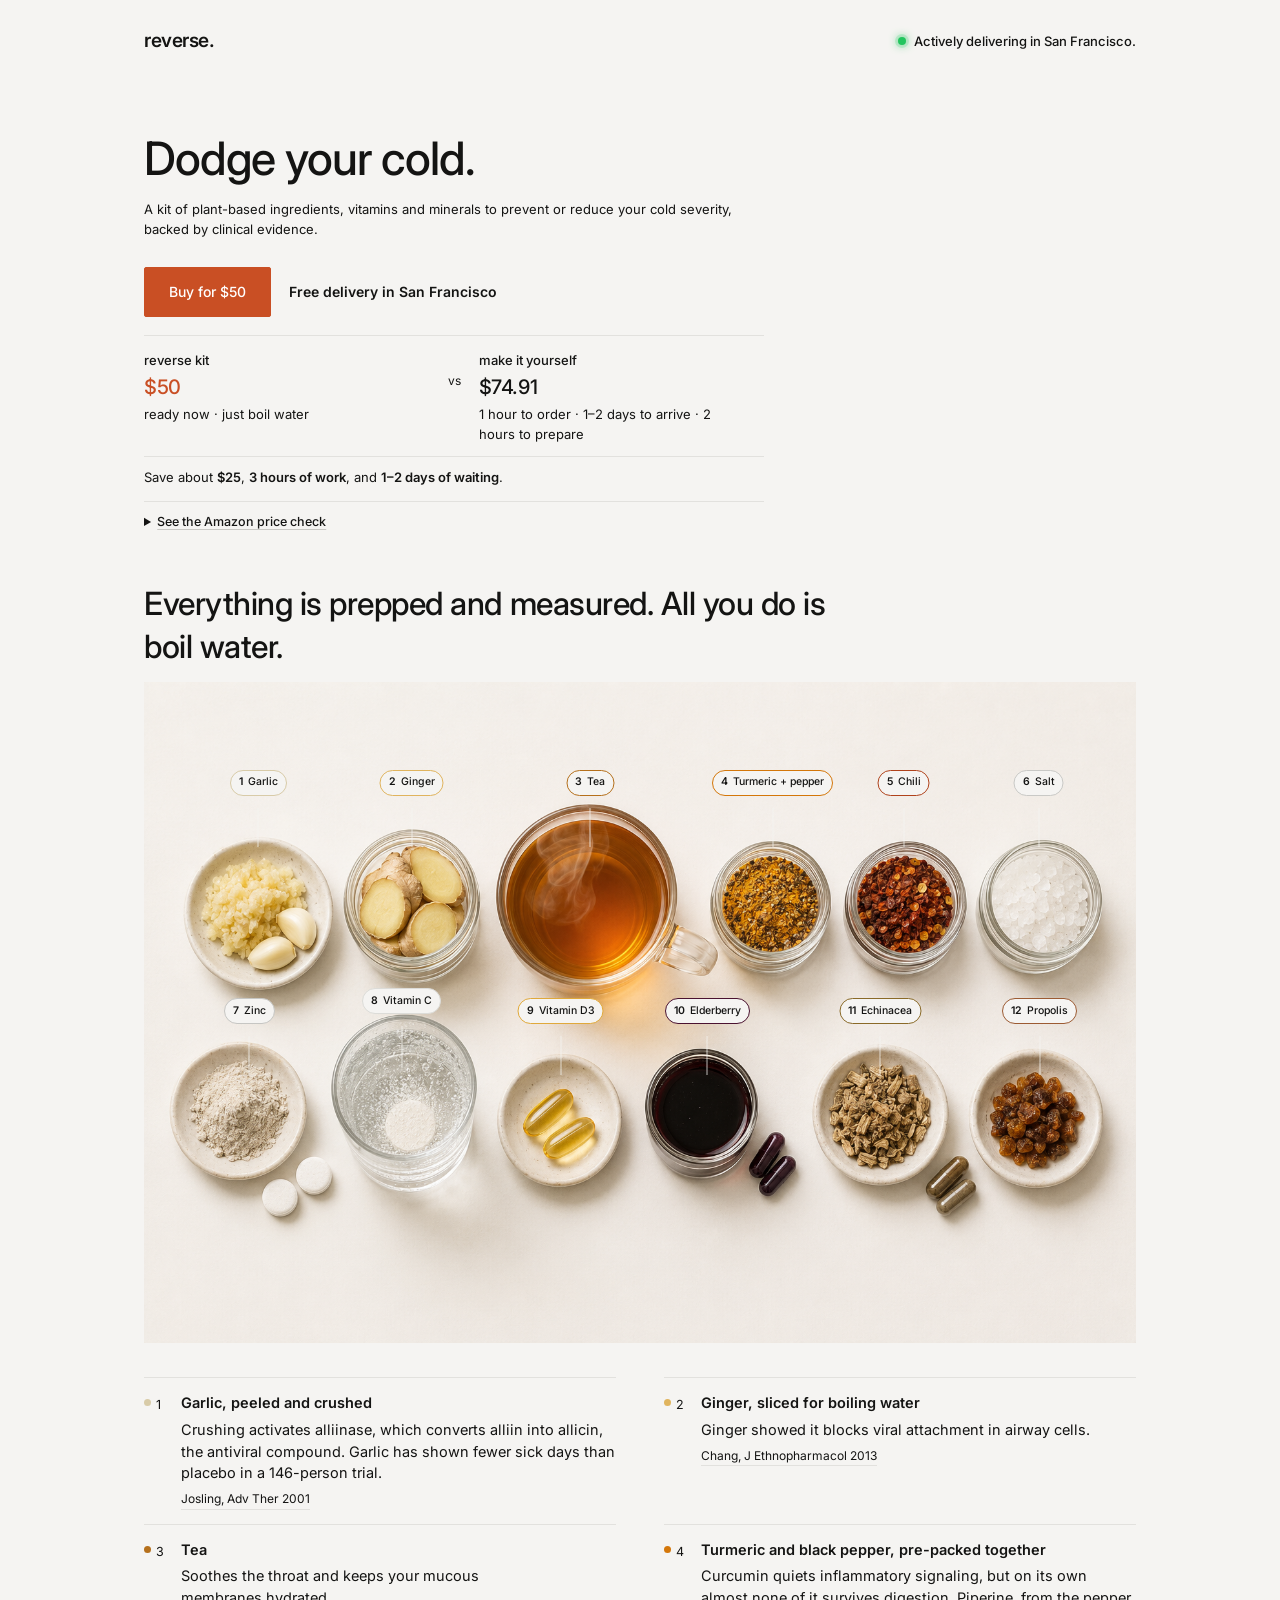
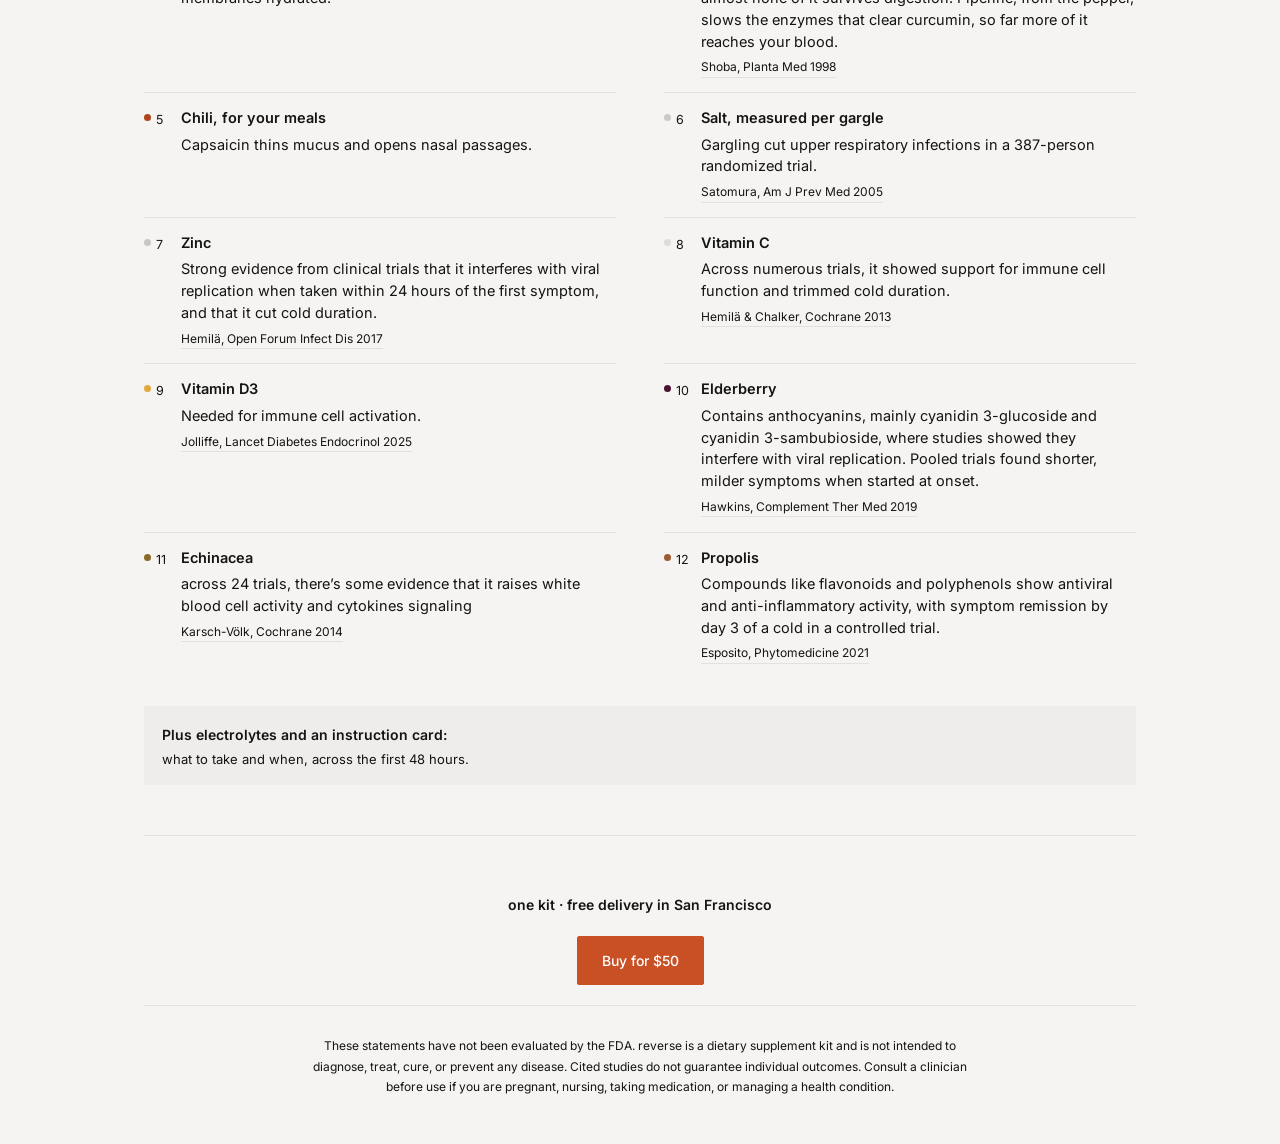
==== commit 02cab2db: "Refresh link preview and delivery note" ====
--- a/index.html
+++ b/index.html
@@ -1,7 +1,7 @@
-<!DOCTYPE html><html lang="en"><head><meta charSet="utf-8"/><meta name="viewport" content="width=device-width, initial-scale=1"/><link rel="preload" as="image" href="./reverse-kit.png"/><link rel="stylesheet" href="./style.css"/><title>Dodge your cold. — reverse</title><meta name="description" content="A kit of plant-based ingredients, vitamins and minerals to prevent or reduce your cold severity, backed by clinical evidence."/><meta property="og:title" content="Dodge your cold."/><meta property="og:description" content="A kit of plant-based ingredients, vitamins and minerals to prevent or reduce your cold severity, backed by clinical evidence."/><meta property="og:url" content="https://kadair1.github.io/reversecold/"/><meta property="og:type" content="website"/><meta property="og:image" content="https://kadair1.github.io/reversecold/og.png"/><meta property="og:image:width" content="1536"/><meta property="og:image:height" content="1024"/><meta name="twitter:card" content="summary_large_image"/><meta name="twitter:title" content="Dodge your cold."/><meta name="twitter:description" content="A kit of plant-based ingredients, vitamins and minerals to prevent or reduce your cold severity, backed by clinical evidence."/><meta name="twitter:image" content="https://kadair1.github.io/reversecold/og.png"/><link rel="shortcut icon" href="https://kadair1.github.io/reversecold/favicon.png"/><link rel="icon" href="https://kadair1.github.io/reversecold/favicon.png"/>
+<!DOCTYPE html><html lang="en"><head><meta charSet="utf-8"/><meta name="viewport" content="width=device-width, initial-scale=1"/><link rel="preload" as="image" href="./reverse-kit.png"/><link rel="stylesheet" href="./style.css"/><title>Dodge your cold. — reverse</title><meta name="description" content="A kit of plant-based ingredients, vitamins and minerals to prevent or reduce your cold severity, backed by clinical evidence."/><meta property="og:title" content="Dodge your cold."/><meta property="og:description" content="A kit of plant-based ingredients, vitamins and minerals to prevent or reduce your cold severity, backed by clinical evidence."/><meta property="og:url" content="https://kadair1.github.io/reversecold/"/><meta property="og:type" content="website"/><meta property="og:image" content="https://kadair1.github.io/reversecold/og-dodge.png"/><meta property="og:image:width" content="1536"/><meta property="og:image:height" content="1024"/><meta name="twitter:card" content="summary_large_image"/><meta name="twitter:title" content="Dodge your cold."/><meta name="twitter:description" content="A kit of plant-based ingredients, vitamins and minerals to prevent or reduce your cold severity, backed by clinical evidence."/><meta name="twitter:image" content="https://kadair1.github.io/reversecold/og-dodge.png"/><link rel="shortcut icon" href="https://kadair1.github.io/reversecold/favicon.png"/><link rel="icon" href="https://kadair1.github.io/reversecold/favicon.png"/>
 <link rel="stylesheet" href="https://fonts.googleapis.com/css2?family=Inter:wght@300;400;500;600&amp;display=swap" />
 <style data-vinext-fonts>.__font_inter_10aityj { font-family: 'Inter', sans-serif; }
 
 .__variable_inter_10aityj { --font-inter: 'Inter', sans-serif; }
 </style>
-</head><body class="__variable_inter_10aityj"><main><div class="wrap"><header><a class="mark" href="#top" aria-label="reverse home">reverse</a><div class="meta">Actively delivering in San Francisco.</div></header><section class="hero" id="top"><h1>Dodge your cold.</h1><p class="hero-support">A kit of plant-based ingredients, vitamins and minerals to prevent or reduce your cold severity, backed by clinical evidence.</p><div class="actions"><a class="buy" href="https://buy.stripe.com/00w4gAdY35AW3qXcpU4AU00">Buy for $50</a></div><div class="value-proof" aria-label="Cost and time comparison"><div class="proof-item reverse-proof"><span>reverse kit</span><strong>$50</strong><small>ready now · just boil water</small></div><div class="proof-divider" aria-hidden="true">vs</div><div class="proof-item"><span>make it yourself</span><strong>$74.91</strong><small>1 hour to order · 1–2 days to arrive · 2 hours to prepare</small></div><p class="savings">Save about <b>$25</b>, <b>3 hours of work</b>, and<!-- --> <b>1–2 days of waiting</b>.</p></div><details class="price-check"><summary>See the Amazon price check</summary><div class="basket"><a href="https://www.amazon.com/dp/B0035APRLO" target="_blank" rel="noopener noreferrer"><span>Garlic</span><b>$0.99</b></a><a href="https://www.amazon.com/dp/B09B32RNV4" target="_blank" rel="noopener noreferrer"><span>Ginger</span><b>$1.87</b></a><a href="https://www.amazon.com/dp/B07W1WWT5D" target="_blank" rel="noopener noreferrer"><span>Turmeric</span><b>$2.62</b></a><a href="https://www.amazon.com/dp/B0CN1QPHZ1" target="_blank" rel="noopener noreferrer"><span>Black pepper</span><b>$1.69</b></a><a href="https://www.amazon.com/dp/B07VYNTRYJ" target="_blank" rel="noopener noreferrer"><span>Cayenne</span><b>$2.42</b></a><a href="https://www.amazon.com/dp/B07QW1G8MW" target="_blank" rel="noopener noreferrer"><span>Sea salt</span><b>$2.20</b></a><a href="https://www.amazon.com/dp/B00PSD42PS" target="_blank" rel="noopener noreferrer"><span>Tea</span><b>$3.97</b></a><a href="https://www.amazon.com/dp/B00024D3SK" target="_blank" rel="noopener noreferrer"><span>Zinc lozenges</span><b>$5.04</b></a><a href="https://www.amazon.com/dp/B018EAPQ38" target="_blank" rel="noopener noreferrer"><span>Vitamin C</span><b>$5.99</b></a><a href="https://www.amazon.com/dp/B004U3Y8SI" target="_blank" rel="noopener noreferrer"><span>Vitamin D3</span><b>$7.41</b></a><a href="https://www.amazon.com/dp/B0F94R33RW" target="_blank" rel="noopener noreferrer"><span>Elderberry</span><b>$11.59</b></a><a href="https://www.amazon.com/dp/B000GG15L6" target="_blank" rel="noopener noreferrer"><span>Echinacea</span><b>$7.69</b></a><a href="https://www.amazon.com/dp/B019ND0DU6" target="_blank" rel="noopener noreferrer"><span>Propolis spray</span><b>$13.99</b></a><a href="https://www.amazon.com/dp/B08TZM8S1F" target="_blank" rel="noopener noreferrer"><span>Electrolytes</span><b>$7.44</b></a><div class="basket-total"><span>Amazon basket</span><b>$74.91</b></div></div><p>Prices checked July 17, 2026 for the lowest-priced relevant pack found. Before tax; prices and availability change. Time includes 1 hour to order all the right things and 2 hours to prepare; delivery takes 1–2 days.</p></details></section><section class="spec" aria-labelledby="kit-heading"><div class="section-head"><h2 id="kit-heading">Everything is prepped and measured. All you do is boil water.</h2></div><div class="lay"><div class="image-stage"><img src="./reverse-kit.png" alt="The reverse kit ingredients arranged in two orderly rows" width="1536" height="1024"/><div class="dots" aria-hidden="true"><div class="dot r1 p1" style="--ring:#d8cba8"><i><b>1</b><span>Garlic</span></i></div><div class="dot r1 p2" style="--ring:#e0b45e"><i><b>2</b><span>Ginger</span></i></div><div class="dot r1 p3" style="--ring:#b5701c"><i><b>3</b><span>Tea</span></i></div><div class="dot r1 p4" style="--ring:#d4770a"><i><b>4</b><span>Turmeric + pepper</span></i></div><div class="dot r1 p5" style="--ring:#b0431c"><i><b>5</b><span>Chili</span></i></div><div class="dot r1 p6" style="--ring:#c9c9c6"><i><b>6</b><span>Salt</span></i></div><div class="dot r2 p7" style="--ring:#c6c6c3"><i><b>7</b><span>Zinc</span></i></div><div class="dot r2 p8" style="--ring:#dcdcd8"><i><b>8</b><span>Vitamin C</span></i></div><div class="dot r2 p9" style="--ring:#e0a93b"><i><b>9</b><span>Vitamin D3</span></i></div><div class="dot r2 p10" style="--ring:#4a1230"><i><b>10</b><span>Elderberry</span></i></div><div class="dot r2 p11" style="--ring:#8a6a28"><i><b>11</b><span>Echinacea</span></i></div><div class="dot r2 p12" style="--ring:#9c5b33"><i><b>12</b><span>Propolis</span></i></div></div></div></div><div class="notes"><article class="note" style="--sw:#d8cba8"><div class="number">1</div><div><h3>Garlic, peeled and crushed</h3><p>Crushing activates alliinase, which converts alliin into allicin, the antiviral compound. Garlic has shown fewer sick days than placebo in a 146-person trial.</p><a class="source" href="https://pubmed.ncbi.nlm.nih.gov/11697022/" target="_blank" rel="noopener noreferrer">Josling, Adv Ther 2001</a></div></article><article class="note" style="--sw:#e0b45e"><div class="number">2</div><div><h3>Ginger, sliced for boiling water</h3><p>Ginger showed it blocks viral attachment in airway cells.</p><a class="source" href="https://pubmed.ncbi.nlm.nih.gov/23123794/" target="_blank" rel="noopener noreferrer">Chang, J Ethnopharmacol 2013</a></div></article><article class="note" style="--sw:#b5701c"><div class="number">3</div><div><h3>Tea</h3><p>Soothes the throat and keeps your mucous membranes hydrated.</p></div></article><article class="note" style="--sw:#d4770a"><div class="number">4</div><div><h3>Turmeric and black pepper, pre-packed together</h3><p>Curcumin quiets inflammatory signaling, but on its own almost none of it survives digestion. Piperine, from the pepper, slows the enzymes that clear curcumin, so far more of it reaches your blood.</p><a class="source" href="https://pubmed.ncbi.nlm.nih.gov/9619120/" target="_blank" rel="noopener noreferrer">Shoba, Planta Med 1998</a></div></article><article class="note" style="--sw:#b0431c"><div class="number">5</div><div><h3>Chili, for your meals</h3><p>Capsaicin thins mucus and opens nasal passages.</p></div></article><article class="note" style="--sw:#c9c9c6"><div class="number">6</div><div><h3>Salt, measured per gargle</h3><p>Gargling cut upper respiratory infections in a 387-person randomized trial.</p><a class="source" href="https://pubmed.ncbi.nlm.nih.gov/16242593/" target="_blank" rel="noopener noreferrer">Satomura, Am J Prev Med 2005</a></div></article><article class="note" style="--sw:#c6c6c3"><div class="number">7</div><div><h3>Zinc</h3><p>Strong evidence from clinical trials that it interferes with viral replication when taken within 24 hours of the first symptom, and that it cut cold duration.</p><a class="source" href="https://pubmed.ncbi.nlm.nih.gov/28480298/" target="_blank" rel="noopener noreferrer">Hemilä, Open Forum Infect Dis 2017</a></div></article><article class="note" style="--sw:#dcdcd8"><div class="number">8</div><div><h3>Vitamin C</h3><p>Across numerous trials, it showed support for immune cell function and trimmed cold duration.</p><a class="source" href="https://www.cochrane.org/evidence/CD000980_vitamin-c-preventing-and-treating-common-cold" target="_blank" rel="noopener noreferrer">Hemilä &amp; Chalker, Cochrane 2013</a></div></article><article class="note" style="--sw:#e0a93b"><div class="number">9</div><div><h3>Vitamin D3</h3><p>Needed for immune cell activation.</p><a class="source" href="https://www.thelancet.com/journals/landia/article/PIIS2213-8587(24)00348-6/fulltext" target="_blank" rel="noopener noreferrer">Jolliffe, Lancet Diabetes Endocrinol 2025</a></div></article><article class="note" style="--sw:#4a1230"><div class="number">10</div><div><h3>Elderberry</h3><p>Contains anthocyanins, mainly cyanidin 3-glucoside and cyanidin 3-sambubioside, where studies showed they interfere with viral replication. Pooled trials found shorter, milder symptoms when started at onset.</p><a class="source" href="https://pubmed.ncbi.nlm.nih.gov/30670267/" target="_blank" rel="noopener noreferrer">Hawkins, Complement Ther Med 2019</a></div></article><article class="note" style="--sw:#8a6a28"><div class="number">11</div><div><h3>Echinacea</h3><p>across 24 trials, there’s some evidence that it raises white blood cell activity and cytokines signaling</p><a class="source" href="https://www.cochrane.org/evidence/CD000530_echinacea-preventing-and-treating-common-cold" target="_blank" rel="noopener noreferrer">Karsch-Völk, Cochrane 2014</a></div></article><article class="note" style="--sw:#9c5b33"><div class="number">12</div><div><h3>Propolis</h3><p>Compounds like flavonoids and polyphenols show antiviral and anti-inflammatory activity, with symptom remission by day 3 of a cold in a controlled trial.</p><a class="source" href="https://pubmed.ncbi.nlm.nih.gov/33113503/" target="_blank" rel="noopener noreferrer">Esposito, Phytomedicine 2021</a></div></article></div><div class="instruction-card"><b>Plus electrolytes and an instruction card:</b><p>what to take and when, across the first 48 hours.</p></div></section><section class="close" aria-label="Buy reverse"><div class="price"><small>one kit · free delivery in San Francisco</small></div><a class="buy" href="https://buy.stripe.com/00w4gAdY35AW3qXcpU4AU00">Buy for $50</a></section><footer><p>These statements have not been evaluated by the FDA. reverse is a dietary supplement kit and is not intended to diagnose, treat, cure, or prevent any disease. Cited studies do not guarantee individual outcomes. Consult a clinician before use if you are pregnant, nursing, taking medication, or managing a health condition.</p></footer></div></main></body></html>+</head><body class="__variable_inter_10aityj"><main><div class="wrap"><header><a class="mark" href="#top" aria-label="reverse home">reverse</a><div class="meta">Actively delivering in San Francisco.</div></header><section class="hero" id="top"><h1>Dodge your cold.</h1><p class="hero-support">A kit of plant-based ingredients, vitamins and minerals to prevent or reduce your cold severity, backed by clinical evidence.</p><div class="actions"><a class="buy" href="https://buy.stripe.com/00w4gAdY35AW3qXcpU4AU00">Buy for $50</a><span class="delivery-note">Free delivery in San Francisco</span></div><div class="value-proof" aria-label="Cost and time comparison"><div class="proof-item reverse-proof"><span>reverse kit</span><strong>$50</strong><small>ready now · just boil water</small></div><div class="proof-divider" aria-hidden="true">vs</div><div class="proof-item"><span>make it yourself</span><strong>$74.91</strong><small>1 hour to order · 1–2 days to arrive · 2 hours to prepare</small></div><p class="savings">Save about <b>$25</b>, <b>3 hours of work</b>, and<!-- --> <b>1–2 days of waiting</b>.</p></div><details class="price-check"><summary>See the Amazon price check</summary><div class="basket"><a href="https://www.amazon.com/dp/B0035APRLO" target="_blank" rel="noopener noreferrer"><span>Garlic</span><b>$0.99</b></a><a href="https://www.amazon.com/dp/B09B32RNV4" target="_blank" rel="noopener noreferrer"><span>Ginger</span><b>$1.87</b></a><a href="https://www.amazon.com/dp/B07W1WWT5D" target="_blank" rel="noopener noreferrer"><span>Turmeric</span><b>$2.62</b></a><a href="https://www.amazon.com/dp/B0CN1QPHZ1" target="_blank" rel="noopener noreferrer"><span>Black pepper</span><b>$1.69</b></a><a href="https://www.amazon.com/dp/B07VYNTRYJ" target="_blank" rel="noopener noreferrer"><span>Cayenne</span><b>$2.42</b></a><a href="https://www.amazon.com/dp/B07QW1G8MW" target="_blank" rel="noopener noreferrer"><span>Sea salt</span><b>$2.20</b></a><a href="https://www.amazon.com/dp/B00PSD42PS" target="_blank" rel="noopener noreferrer"><span>Tea</span><b>$3.97</b></a><a href="https://www.amazon.com/dp/B00024D3SK" target="_blank" rel="noopener noreferrer"><span>Zinc lozenges</span><b>$5.04</b></a><a href="https://www.amazon.com/dp/B018EAPQ38" target="_blank" rel="noopener noreferrer"><span>Vitamin C</span><b>$5.99</b></a><a href="https://www.amazon.com/dp/B004U3Y8SI" target="_blank" rel="noopener noreferrer"><span>Vitamin D3</span><b>$7.41</b></a><a href="https://www.amazon.com/dp/B0F94R33RW" target="_blank" rel="noopener noreferrer"><span>Elderberry</span><b>$11.59</b></a><a href="https://www.amazon.com/dp/B000GG15L6" target="_blank" rel="noopener noreferrer"><span>Echinacea</span><b>$7.69</b></a><a href="https://www.amazon.com/dp/B019ND0DU6" target="_blank" rel="noopener noreferrer"><span>Propolis spray</span><b>$13.99</b></a><a href="https://www.amazon.com/dp/B08TZM8S1F" target="_blank" rel="noopener noreferrer"><span>Electrolytes</span><b>$7.44</b></a><div class="basket-total"><span>Amazon basket</span><b>$74.91</b></div></div><p>Prices checked July 17, 2026 for the lowest-priced relevant pack found. Before tax; prices and availability change. Time includes 1 hour to order all the right things and 2 hours to prepare; delivery takes 1–2 days.</p></details></section><section class="spec" aria-labelledby="kit-heading"><div class="section-head"><h2 id="kit-heading">Everything is prepped and measured. All you do is boil water.</h2></div><div class="lay"><div class="image-stage"><img src="./reverse-kit.png" alt="The reverse kit ingredients arranged in two orderly rows" width="1536" height="1024"/><div class="dots" aria-hidden="true"><div class="dot r1 p1" style="--ring:#d8cba8"><i><b>1</b><span>Garlic</span></i></div><div class="dot r1 p2" style="--ring:#e0b45e"><i><b>2</b><span>Ginger</span></i></div><div class="dot r1 p3" style="--ring:#b5701c"><i><b>3</b><span>Tea</span></i></div><div class="dot r1 p4" style="--ring:#d4770a"><i><b>4</b><span>Turmeric + pepper</span></i></div><div class="dot r1 p5" style="--ring:#b0431c"><i><b>5</b><span>Chili</span></i></div><div class="dot r1 p6" style="--ring:#c9c9c6"><i><b>6</b><span>Salt</span></i></div><div class="dot r2 p7" style="--ring:#c6c6c3"><i><b>7</b><span>Zinc</span></i></div><div class="dot r2 p8" style="--ring:#dcdcd8"><i><b>8</b><span>Vitamin C</span></i></div><div class="dot r2 p9" style="--ring:#e0a93b"><i><b>9</b><span>Vitamin D3</span></i></div><div class="dot r2 p10" style="--ring:#4a1230"><i><b>10</b><span>Elderberry</span></i></div><div class="dot r2 p11" style="--ring:#8a6a28"><i><b>11</b><span>Echinacea</span></i></div><div class="dot r2 p12" style="--ring:#9c5b33"><i><b>12</b><span>Propolis</span></i></div></div></div></div><div class="notes"><article class="note" style="--sw:#d8cba8"><div class="number">1</div><div><h3>Garlic, peeled and crushed</h3><p>Crushing activates alliinase, which converts alliin into allicin, the antiviral compound. Garlic has shown fewer sick days than placebo in a 146-person trial.</p><a class="source" href="https://pubmed.ncbi.nlm.nih.gov/11697022/" target="_blank" rel="noopener noreferrer">Josling, Adv Ther 2001</a></div></article><article class="note" style="--sw:#e0b45e"><div class="number">2</div><div><h3>Ginger, sliced for boiling water</h3><p>Ginger showed it blocks viral attachment in airway cells.</p><a class="source" href="https://pubmed.ncbi.nlm.nih.gov/23123794/" target="_blank" rel="noopener noreferrer">Chang, J Ethnopharmacol 2013</a></div></article><article class="note" style="--sw:#b5701c"><div class="number">3</div><div><h3>Tea</h3><p>Soothes the throat and keeps your mucous membranes hydrated.</p></div></article><article class="note" style="--sw:#d4770a"><div class="number">4</div><div><h3>Turmeric and black pepper, pre-packed together</h3><p>Curcumin quiets inflammatory signaling, but on its own almost none of it survives digestion. Piperine, from the pepper, slows the enzymes that clear curcumin, so far more of it reaches your blood.</p><a class="source" href="https://pubmed.ncbi.nlm.nih.gov/9619120/" target="_blank" rel="noopener noreferrer">Shoba, Planta Med 1998</a></div></article><article class="note" style="--sw:#b0431c"><div class="number">5</div><div><h3>Chili, for your meals</h3><p>Capsaicin thins mucus and opens nasal passages.</p></div></article><article class="note" style="--sw:#c9c9c6"><div class="number">6</div><div><h3>Salt, measured per gargle</h3><p>Gargling cut upper respiratory infections in a 387-person randomized trial.</p><a class="source" href="https://pubmed.ncbi.nlm.nih.gov/16242593/" target="_blank" rel="noopener noreferrer">Satomura, Am J Prev Med 2005</a></div></article><article class="note" style="--sw:#c6c6c3"><div class="number">7</div><div><h3>Zinc</h3><p>Strong evidence from clinical trials that it interferes with viral replication when taken within 24 hours of the first symptom, and that it cut cold duration.</p><a class="source" href="https://pubmed.ncbi.nlm.nih.gov/28480298/" target="_blank" rel="noopener noreferrer">Hemilä, Open Forum Infect Dis 2017</a></div></article><article class="note" style="--sw:#dcdcd8"><div class="number">8</div><div><h3>Vitamin C</h3><p>Across numerous trials, it showed support for immune cell function and trimmed cold duration.</p><a class="source" href="https://www.cochrane.org/evidence/CD000980_vitamin-c-preventing-and-treating-common-cold" target="_blank" rel="noopener noreferrer">Hemilä &amp; Chalker, Cochrane 2013</a></div></article><article class="note" style="--sw:#e0a93b"><div class="number">9</div><div><h3>Vitamin D3</h3><p>Needed for immune cell activation.</p><a class="source" href="https://www.thelancet.com/journals/landia/article/PIIS2213-8587(24)00348-6/fulltext" target="_blank" rel="noopener noreferrer">Jolliffe, Lancet Diabetes Endocrinol 2025</a></div></article><article class="note" style="--sw:#4a1230"><div class="number">10</div><div><h3>Elderberry</h3><p>Contains anthocyanins, mainly cyanidin 3-glucoside and cyanidin 3-sambubioside, where studies showed they interfere with viral replication. Pooled trials found shorter, milder symptoms when started at onset.</p><a class="source" href="https://pubmed.ncbi.nlm.nih.gov/30670267/" target="_blank" rel="noopener noreferrer">Hawkins, Complement Ther Med 2019</a></div></article><article class="note" style="--sw:#8a6a28"><div class="number">11</div><div><h3>Echinacea</h3><p>across 24 trials, there’s some evidence that it raises white blood cell activity and cytokines signaling</p><a class="source" href="https://www.cochrane.org/evidence/CD000530_echinacea-preventing-and-treating-common-cold" target="_blank" rel="noopener noreferrer">Karsch-Völk, Cochrane 2014</a></div></article><article class="note" style="--sw:#9c5b33"><div class="number">12</div><div><h3>Propolis</h3><p>Compounds like flavonoids and polyphenols show antiviral and anti-inflammatory activity, with symptom remission by day 3 of a cold in a controlled trial.</p><a class="source" href="https://pubmed.ncbi.nlm.nih.gov/33113503/" target="_blank" rel="noopener noreferrer">Esposito, Phytomedicine 2021</a></div></article></div><div class="instruction-card"><b>Plus electrolytes and an instruction card:</b><p>what to take and when, across the first 48 hours.</p></div></section><section class="close" aria-label="Buy reverse"><div class="price"><small>one kit · free delivery in San Francisco</small></div><a class="buy" href="https://buy.stripe.com/00w4gAdY35AW3qXcpU4AU00">Buy for $50</a></section><footer><p>These statements have not been evaluated by the FDA. reverse is a dietary supplement kit and is not intended to diagnose, treat, cure, or prevent any disease. Cited studies do not guarantee individual outcomes. Consult a clinician before use if you are pregnant, nursing, taking medication, or managing a health condition.</p></footer></div></main></body></html>
--- a/style.css
+++ b/style.css
@@ -1,2 +1,2 @@
 /*! tailwindcss v4.2.1 | MIT License | https://tailwindcss.com */
-@layer theme{:root,:host{--font-sans:ui-sans-serif, system-ui, sans-serif, "Apple Color Emoji", "Segoe UI Emoji", "Segoe UI Symbol", "Noto Color Emoji";--font-mono:ui-monospace, SFMono-Regular, Menlo, Monaco, Consolas, "Liberation Mono", "Courier New", monospace;--spacing:.25rem;--default-font-family:var(--font-sans);--default-mono-font-family:var(--font-mono)}}@layer base{*,:after,:before,::backdrop{box-sizing:border-box;border:0 solid;margin:0;padding:0}::file-selector-button{box-sizing:border-box;border:0 solid;margin:0;padding:0}html,:host{-webkit-text-size-adjust:100%;tab-size:4;line-height:1.5;font-family:var(--default-font-family,ui-sans-serif, system-ui, sans-serif, "Apple Color Emoji", "Segoe UI Emoji", "Segoe UI Symbol", "Noto Color Emoji");font-feature-settings:var(--default-font-feature-settings,normal);font-variation-settings:var(--default-font-variation-settings,normal);-webkit-tap-highlight-color:transparent}hr{height:0;color:inherit;border-top-width:1px}abbr:where([title]){-webkit-text-decoration:underline dotted;text-decoration:underline dotted}h1,h2,h3,h4,h5,h6{font-size:inherit;font-weight:inherit}a{color:inherit;-webkit-text-decoration:inherit;-webkit-text-decoration:inherit;-webkit-text-decoration:inherit;-webkit-text-decoration:inherit;text-decoration:inherit}b,strong{font-weight:bolder}code,kbd,samp,pre{font-family:var(--default-mono-font-family,ui-monospace, SFMono-Regular, Menlo, Monaco, Consolas, "Liberation Mono", "Courier New", monospace);font-feature-settings:var(--default-mono-font-feature-settings,normal);font-variation-settings:var(--default-mono-font-variation-settings,normal);font-size:1em}small{font-size:80%}sub,sup{vertical-align:baseline;font-size:75%;line-height:0;position:relative}sub{bottom:-.25em}sup{top:-.5em}table{text-indent:0;border-color:inherit;border-collapse:collapse}:-moz-focusring{outline:auto}progress{vertical-align:baseline}summary{display:list-item}ol,ul,menu{list-style:none}img,svg,video,canvas,audio,iframe,embed,object{vertical-align:middle;display:block}img,video{max-width:100%;height:auto}button,input,select,optgroup,textarea{font:inherit;font-feature-settings:inherit;font-variation-settings:inherit;letter-spacing:inherit;color:inherit;opacity:1;background-color:#0000;border-radius:0}::file-selector-button{font:inherit;font-feature-settings:inherit;font-variation-settings:inherit;letter-spacing:inherit;color:inherit;opacity:1;background-color:#0000;border-radius:0}:where(select:is([multiple],[size])) optgroup{font-weight:bolder}:where(select:is([multiple],[size])) optgroup option{padding-inline-start:20px}::file-selector-button{margin-inline-end:4px}::placeholder{opacity:1}@supports (not ((-webkit-appearance:-apple-pay-button))) or (contain-intrinsic-size:1px){::placeholder{color:currentColor}@supports (color:color-mix(in lab, red, red)){::placeholder{color:color-mix(in oklab, currentcolor 50%, transparent)}}}textarea{resize:vertical}::-webkit-search-decoration{-webkit-appearance:none}::-webkit-date-and-time-value{min-height:1lh;text-align:inherit}::-webkit-datetime-edit{display:inline-flex}::-webkit-datetime-edit-fields-wrapper{padding:0}::-webkit-datetime-edit{padding-block:0}::-webkit-datetime-edit-year-field{padding-block:0}::-webkit-datetime-edit-month-field{padding-block:0}::-webkit-datetime-edit-day-field{padding-block:0}::-webkit-datetime-edit-hour-field{padding-block:0}::-webkit-datetime-edit-minute-field{padding-block:0}::-webkit-datetime-edit-second-field{padding-block:0}::-webkit-datetime-edit-millisecond-field{padding-block:0}::-webkit-datetime-edit-meridiem-field{padding-block:0}::-webkit-calendar-picker-indicator{line-height:1}:-moz-ui-invalid{box-shadow:none}button,input:where([type=button],[type=reset],[type=submit]){appearance:button}::file-selector-button{appearance:button}::-webkit-inner-spin-button{height:auto}::-webkit-outer-spin-button{height:auto}[hidden]:where(:not([hidden=until-found])){display:none!important}}@layer components;@layer utilities{.relative{position:relative}.start{inset-inline-start:var(--spacing)}.hidden{display:none}.table{display:table}}:root{--w:#f5f4f2;--paper:#eeedeb;--line:#e2e1de;--grey:#141413;--dk:#141413;--ink:#141413;--accent:#c94f24;--accent-dark:#a93c17}*{box-sizing:border-box}html{scroll-behavior:smooth}body{background:var(--w);color:var(--ink);font-family:var(--font-inter), "Inter", system-ui, sans-serif;-webkit-font-smoothing:antialiased;margin:0;font-size:16px;font-weight:400;line-height:1.55}button,input{font:inherit}a{color:inherit}h1,h2,h3,p{text-wrap:pretty}.wrap{max-width:1040px;margin:0 auto;padding:0 24px}header{justify-content:space-between;align-items:center;padding:26px 0;display:flex}.mark{color:var(--ink);letter-spacing:-.025em;font-size:19px;font-weight:600;text-decoration:none}.mark:after{color:var(--ink);content:"."}.meta{color:var(--ink);align-items:center;gap:8px;font-size:13px;font-weight:500;display:flex}.meta:before{content:"";background:#22c55e;border-radius:50%;flex:none;width:8px;height:8px;box-shadow:0 0 0 3px #22c55e29,0 0 10px #22c55ee6}.hero{max-width:660px;padding:52px 0 16px}h1{letter-spacing:-.025em;max-width:660px;margin:0;font-size:clamp(30px,5vw,46px);font-weight:500;line-height:1.12}.hero-support{max-width:600px;color:var(--ink);margin:14px 0 0;font-size:13px;line-height:1.55}.lede{max-width:530px;color:var(--dk);margin:18px 0 0;font-size:18px;font-weight:400;line-height:1.55}.actions{flex-wrap:wrap;align-items:center;gap:18px;margin-top:28px;display:flex}.buy{border:1px solid var(--accent);background:var(--accent);color:#fff;cursor:pointer;border-radius:2px;padding:13px 24px;font-size:14px;font-weight:500;text-decoration:none;transition:background .15s,border-color .15s;display:inline-block}.buy:hover{border-color:var(--accent-dark);background:var(--accent-dark)}.buy:focus-visible,summary:focus-visible,.dismiss:focus-visible,.field:focus-visible,.pay:focus-visible{outline:2px solid var(--accent);outline-offset:3px}.value-proof{border-top:1px solid var(--line);border-bottom:1px solid var(--line);grid-template-columns:1fr auto 1fr;align-items:start;max-width:620px;margin-top:18px;padding:14px 0;display:grid}.proof-item{gap:2px;display:grid}.proof-item span{color:var(--grey);font-size:13px;font-weight:500}.proof-item strong{color:var(--ink);letter-spacing:-.02em;font-size:20px;font-weight:500}.proof-item small{max-width:245px;color:var(--dk);font-size:13px;font-weight:400;line-height:1.5}.reverse-proof strong{color:var(--accent)}.proof-divider{color:var(--grey);padding:22px 18px 0;font-size:12px;font-weight:400}.savings{border-top:1px solid var(--line);color:var(--dk);text-align:left;grid-column:1/-1;margin:12px 0 0;padding-top:10px;font-size:13px}.savings b{color:var(--ink);font-weight:600}.price-check{max-width:620px;color:var(--grey);margin-top:10px;font-size:12.5px}.price-check summary{cursor:pointer;text-underline-offset:3px;width:fit-content;font-weight:500;-webkit-text-decoration:underline #c9c8c4;text-decoration:underline #c9c8c4}.basket{border:1px solid var(--line);background:#fff;grid-template-columns:repeat(2,minmax(0,1fr));gap:1px 24px;margin-top:12px;padding:12px 14px;display:grid}.basket a,.basket-total{border-bottom:1px solid var(--paper);justify-content:space-between;gap:10px;padding:4px 0;text-decoration:none;display:flex}.basket a:hover span{color:var(--accent)}.basket b{font-weight:600}.basket-total{border-top:1px solid var(--line);color:var(--ink);border-bottom:0;grid-column:1/-1;margin-top:6px;padding-top:9px;font-size:12px}.price-check>p{margin:9px 0 0;line-height:1.55}.spec{padding:34px 0 10px}.section-head{margin-bottom:14px}.section-head h2{letter-spacing:-.015em;text-align:left;max-width:760px;margin:0;font-size:clamp(25px,3.2vw,32px);font-weight:500;line-height:1.35}.lay{background:#d9d5cc;width:100%;overflow-x:auto}.image-stage{width:100%;position:relative}.image-stage img{width:100%;height:auto;display:block}.dots{pointer-events:none;position:absolute;inset:0}.dot{background:#f5f4f2bf;width:1px;position:absolute;transform:translate(-50%)}.dot i{border:1.5px solid var(--ring,#cfcecb);background:var(--w);min-width:22px;height:26px;color:var(--ink);white-space:nowrap;border-radius:999px;justify-content:center;align-items:center;gap:5px;padding:0 8px;font-size:10.5px;font-style:normal;font-weight:500;display:flex;position:absolute;top:-12px;left:50%;transform:translate(-50%,-100%)}.dot i b{font-weight:600}.r1{height:6%;top:19%}.r2{height:6%;top:53.5%}.p1{left:11.5%}.p2{left:27%}.p3{left:45%}.p4{left:63.4%}.p5{left:76.6%}.p6{left:90.2%}.p7{left:10.6%}.p8{left:26%}.p9{left:42%}.p10{left:56.8%}.p11{left:74.2%}.p12{left:90.3%}.r2.p8{height:6%;top:52%}.notes{grid-template-columns:1fr 1fr;gap:0 48px;margin-top:34px;display:grid}.note{border-top:1px solid var(--line);grid-template-columns:24px 1fr;gap:13px;padding:14px 0;display:grid}.number{color:var(--grey);white-space:nowrap;align-items:flex-start;gap:5px;padding-top:3px;font-size:12.5px;display:flex}.number:before{background:var(--sw,var(--grey));content:"";border-radius:50%;flex:none;width:7px;height:7px;margin-top:4px}.note h3{letter-spacing:0;margin:0;font-size:14.5px;font-weight:600}.note p{color:var(--dk);margin:4px 0 0;font-size:14.5px;font-weight:400;line-height:1.5}.source{border-bottom:1px solid var(--line);color:var(--grey);margin-top:6px;font-size:12px;text-decoration:none;display:inline-block}.source:hover{border-color:var(--accent);color:var(--accent)}.instruction-card{background:var(--paper);margin-top:28px;padding:16px 18px}.instruction-card span{color:var(--grey);margin-bottom:3px;font-size:11px;font-weight:500;display:block}.instruction-card b{font-size:14px;font-weight:600}.instruction-card p{color:var(--grey);margin:2px 0 0;font-size:13px}.close{border-top:1px solid var(--line);text-align:center;margin-top:40px;padding:52px 0 20px}.close .price{letter-spacing:-.02em;font-size:34px;font-weight:500}.close .price small{color:var(--ink);letter-spacing:0;margin-top:6px;font-size:14px;font-weight:600;display:block}.close .buy{margin-top:20px}footer{border-top:1px solid var(--line);padding:30px 0 46px}footer p{max-width:660px;color:var(--grey);text-align:center;margin:0 auto;font-size:12px;line-height:1.7}.veil{z-index:50;background:#1414138c;justify-content:center;align-items:center;padding:20px;display:flex;position:fixed;inset:0}.checkout{border:1px solid var(--line);background:#fff;border-radius:3px;width:min(390px,100%);max-height:92vh;padding:26px;overflow:auto}.checkout-top{justify-content:space-between;align-items:flex-start;margin-bottom:16px;display:flex}.checkout-mark{font-size:16px;font-weight:600}.amount{letter-spacing:-.025em;margin-top:8px;font-size:27px;font-weight:500}.amount small{color:var(--grey);letter-spacing:0;margin-top:2px;font-size:12px;font-weight:400;display:block}.dismiss{color:var(--grey);cursor:pointer;background:0 0;border:0;font-size:24px;font-weight:400;line-height:1}.demo{border:1px solid var(--line);background:var(--paper);color:var(--dk);margin-bottom:14px;padding:7px 9px;font-size:12px}label{color:var(--dk);margin:13px 0 5px;font-size:13px;font-weight:500;display:block}.field{border:1px solid var(--line);width:100%;min-width:0;color:var(--ink);background:#fff;border-radius:2px;padding:10px 11px;font-size:14px;font-weight:400}.field:focus{border-color:var(--accent);outline:0}.card-grid{grid-template-columns:1fr 75px 64px;display:grid}.card-grid .field{border-radius:0}.card-grid .field:first-child{border-radius:2px 0 0 2px}.card-grid .field:last-child{border-radius:0 2px 2px 0}.card-grid .field:not(:first-child){border-left:0}.checkout-line{border-top:1px solid var(--line);color:var(--grey);justify-content:space-between;margin-top:14px;padding:9px 0 0;font-size:13px;display:flex}.checkout-line+.checkout-line{border-top:0;margin-top:0}.checkout-line.total{color:var(--ink);font-size:14px;font-weight:600}.pay{background:var(--ink);color:#fff;cursor:pointer;border:0;border-radius:2px;width:100%;margin-top:17px;padding:12px;font-size:14px;font-weight:500}.pay:disabled{cursor:default;opacity:.55}.secure{color:var(--grey);text-align:center;margin-top:10px;font-size:11.5px}.done{text-align:center;padding:12px 0 4px}.done-ring{border:1px solid var(--accent);width:44px;height:44px;color:var(--accent);border-radius:50%;justify-content:center;align-items:center;margin:0 auto 14px;font-size:19px;display:flex}.done h3{margin:0;font-size:20px;font-weight:600}.done p{color:var(--dk);margin:8px 0 18px;font-size:14px}@media (width<=760px){.wrap{padding:0 16px}.meta{font-size:12px}.image-stage{min-width:720px}.hero{padding:40px 0 16px}.value-proof{grid-template-columns:1fr;gap:11px}.proof-divider{display:none}.proof-item{border-bottom:1px solid var(--line);padding-bottom:10px}.savings{border-top:0;margin-top:0;padding-top:0}.basket{grid-template-columns:1fr}.basket-total{grid-column:1}.notes{grid-template-columns:1fr;gap:0}}@media (prefers-reduced-motion:reduce){html{scroll-behavior:auto}.buy{transition:none}}
+@layer theme{:root,:host{--font-sans:ui-sans-serif, system-ui, sans-serif, "Apple Color Emoji", "Segoe UI Emoji", "Segoe UI Symbol", "Noto Color Emoji";--font-mono:ui-monospace, SFMono-Regular, Menlo, Monaco, Consolas, "Liberation Mono", "Courier New", monospace;--spacing:.25rem;--default-font-family:var(--font-sans);--default-mono-font-family:var(--font-mono)}}@layer base{*,:after,:before,::backdrop{box-sizing:border-box;border:0 solid;margin:0;padding:0}::file-selector-button{box-sizing:border-box;border:0 solid;margin:0;padding:0}html,:host{-webkit-text-size-adjust:100%;tab-size:4;line-height:1.5;font-family:var(--default-font-family,ui-sans-serif, system-ui, sans-serif, "Apple Color Emoji", "Segoe UI Emoji", "Segoe UI Symbol", "Noto Color Emoji");font-feature-settings:var(--default-font-feature-settings,normal);font-variation-settings:var(--default-font-variation-settings,normal);-webkit-tap-highlight-color:transparent}hr{height:0;color:inherit;border-top-width:1px}abbr:where([title]){-webkit-text-decoration:underline dotted;text-decoration:underline dotted}h1,h2,h3,h4,h5,h6{font-size:inherit;font-weight:inherit}a{color:inherit;-webkit-text-decoration:inherit;-webkit-text-decoration:inherit;-webkit-text-decoration:inherit;-webkit-text-decoration:inherit;text-decoration:inherit}b,strong{font-weight:bolder}code,kbd,samp,pre{font-family:var(--default-mono-font-family,ui-monospace, SFMono-Regular, Menlo, Monaco, Consolas, "Liberation Mono", "Courier New", monospace);font-feature-settings:var(--default-mono-font-feature-settings,normal);font-variation-settings:var(--default-mono-font-variation-settings,normal);font-size:1em}small{font-size:80%}sub,sup{vertical-align:baseline;font-size:75%;line-height:0;position:relative}sub{bottom:-.25em}sup{top:-.5em}table{text-indent:0;border-color:inherit;border-collapse:collapse}:-moz-focusring{outline:auto}progress{vertical-align:baseline}summary{display:list-item}ol,ul,menu{list-style:none}img,svg,video,canvas,audio,iframe,embed,object{vertical-align:middle;display:block}img,video{max-width:100%;height:auto}button,input,select,optgroup,textarea{font:inherit;font-feature-settings:inherit;font-variation-settings:inherit;letter-spacing:inherit;color:inherit;opacity:1;background-color:#0000;border-radius:0}::file-selector-button{font:inherit;font-feature-settings:inherit;font-variation-settings:inherit;letter-spacing:inherit;color:inherit;opacity:1;background-color:#0000;border-radius:0}:where(select:is([multiple],[size])) optgroup{font-weight:bolder}:where(select:is([multiple],[size])) optgroup option{padding-inline-start:20px}::file-selector-button{margin-inline-end:4px}::placeholder{opacity:1}@supports (not ((-webkit-appearance:-apple-pay-button))) or (contain-intrinsic-size:1px){::placeholder{color:currentColor}@supports (color:color-mix(in lab, red, red)){::placeholder{color:color-mix(in oklab, currentcolor 50%, transparent)}}}textarea{resize:vertical}::-webkit-search-decoration{-webkit-appearance:none}::-webkit-date-and-time-value{min-height:1lh;text-align:inherit}::-webkit-datetime-edit{display:inline-flex}::-webkit-datetime-edit-fields-wrapper{padding:0}::-webkit-datetime-edit{padding-block:0}::-webkit-datetime-edit-year-field{padding-block:0}::-webkit-datetime-edit-month-field{padding-block:0}::-webkit-datetime-edit-day-field{padding-block:0}::-webkit-datetime-edit-hour-field{padding-block:0}::-webkit-datetime-edit-minute-field{padding-block:0}::-webkit-datetime-edit-second-field{padding-block:0}::-webkit-datetime-edit-millisecond-field{padding-block:0}::-webkit-datetime-edit-meridiem-field{padding-block:0}::-webkit-calendar-picker-indicator{line-height:1}:-moz-ui-invalid{box-shadow:none}button,input:where([type=button],[type=reset],[type=submit]){appearance:button}::file-selector-button{appearance:button}::-webkit-inner-spin-button{height:auto}::-webkit-outer-spin-button{height:auto}[hidden]:where(:not([hidden=until-found])){display:none!important}}@layer components;@layer utilities{.relative{position:relative}.start{inset-inline-start:var(--spacing)}.hidden{display:none}.table{display:table}}:root{--w:#f5f4f2;--paper:#eeedeb;--line:#e2e1de;--grey:#141413;--dk:#141413;--ink:#141413;--accent:#c94f24;--accent-dark:#a93c17}*{box-sizing:border-box}html{scroll-behavior:smooth}body{background:var(--w);color:var(--ink);font-family:var(--font-inter), "Inter", system-ui, sans-serif;-webkit-font-smoothing:antialiased;margin:0;font-size:16px;font-weight:400;line-height:1.55}button,input{font:inherit}a{color:inherit}h1,h2,h3,p{text-wrap:pretty}.wrap{max-width:1040px;margin:0 auto;padding:0 24px}header{justify-content:space-between;align-items:center;padding:26px 0;display:flex}.mark{color:var(--ink);letter-spacing:-.025em;font-size:19px;font-weight:600;text-decoration:none}.mark:after{color:var(--ink);content:"."}.meta{color:var(--ink);align-items:center;gap:8px;font-size:13px;font-weight:500;display:flex}.meta:before{content:"";background:#22c55e;border-radius:50%;flex:none;width:8px;height:8px;box-shadow:0 0 0 3px #22c55e29,0 0 10px #22c55ee6}.hero{max-width:660px;padding:52px 0 16px}h1{letter-spacing:-.025em;max-width:660px;margin:0;font-size:clamp(30px,5vw,46px);font-weight:500;line-height:1.12}.hero-support{max-width:600px;color:var(--ink);margin:14px 0 0;font-size:13px;line-height:1.55}.lede{max-width:530px;color:var(--dk);margin:18px 0 0;font-size:18px;font-weight:400;line-height:1.55}.actions{flex-wrap:wrap;align-items:center;gap:18px;margin-top:28px;display:flex}.delivery-note{color:var(--ink);font-size:14px;font-weight:600}.buy{border:1px solid var(--accent);background:var(--accent);color:#fff;cursor:pointer;border-radius:2px;padding:13px 24px;font-size:14px;font-weight:500;text-decoration:none;transition:background .15s,border-color .15s;display:inline-block}.buy:hover{border-color:var(--accent-dark);background:var(--accent-dark)}.buy:focus-visible,summary:focus-visible,.dismiss:focus-visible,.field:focus-visible,.pay:focus-visible{outline:2px solid var(--accent);outline-offset:3px}.value-proof{border-top:1px solid var(--line);border-bottom:1px solid var(--line);grid-template-columns:1fr auto 1fr;align-items:start;max-width:620px;margin-top:18px;padding:14px 0;display:grid}.proof-item{gap:2px;display:grid}.proof-item span{color:var(--grey);font-size:13px;font-weight:500}.proof-item strong{color:var(--ink);letter-spacing:-.02em;font-size:20px;font-weight:500}.proof-item small{max-width:245px;color:var(--dk);font-size:13px;font-weight:400;line-height:1.5}.reverse-proof strong{color:var(--accent)}.proof-divider{color:var(--grey);padding:22px 18px 0;font-size:12px;font-weight:400}.savings{border-top:1px solid var(--line);color:var(--dk);text-align:left;grid-column:1/-1;margin:12px 0 0;padding-top:10px;font-size:13px}.savings b{color:var(--ink);font-weight:600}.price-check{max-width:620px;color:var(--grey);margin-top:10px;font-size:12.5px}.price-check summary{cursor:pointer;text-underline-offset:3px;width:fit-content;font-weight:500;-webkit-text-decoration:underline #c9c8c4;text-decoration:underline #c9c8c4}.basket{border:1px solid var(--line);background:#fff;grid-template-columns:repeat(2,minmax(0,1fr));gap:1px 24px;margin-top:12px;padding:12px 14px;display:grid}.basket a,.basket-total{border-bottom:1px solid var(--paper);justify-content:space-between;gap:10px;padding:4px 0;text-decoration:none;display:flex}.basket a:hover span{color:var(--accent)}.basket b{font-weight:600}.basket-total{border-top:1px solid var(--line);color:var(--ink);border-bottom:0;grid-column:1/-1;margin-top:6px;padding-top:9px;font-size:12px}.price-check>p{margin:9px 0 0;line-height:1.55}.spec{padding:34px 0 10px}.section-head{margin-bottom:14px}.section-head h2{letter-spacing:-.015em;text-align:left;max-width:760px;margin:0;font-size:clamp(25px,3.2vw,32px);font-weight:500;line-height:1.35}.lay{background:#d9d5cc;width:100%;overflow-x:auto}.image-stage{width:100%;position:relative}.image-stage img{width:100%;height:auto;display:block}.dots{pointer-events:none;position:absolute;inset:0}.dot{background:#f5f4f2bf;width:1px;position:absolute;transform:translate(-50%)}.dot i{border:1.5px solid var(--ring,#cfcecb);background:var(--w);min-width:22px;height:26px;color:var(--ink);white-space:nowrap;border-radius:999px;justify-content:center;align-items:center;gap:5px;padding:0 8px;font-size:10.5px;font-style:normal;font-weight:500;display:flex;position:absolute;top:-12px;left:50%;transform:translate(-50%,-100%)}.dot i b{font-weight:600}.r1{height:6%;top:19%}.r2{height:6%;top:53.5%}.p1{left:11.5%}.p2{left:27%}.p3{left:45%}.p4{left:63.4%}.p5{left:76.6%}.p6{left:90.2%}.p7{left:10.6%}.p8{left:26%}.p9{left:42%}.p10{left:56.8%}.p11{left:74.2%}.p12{left:90.3%}.r2.p8{height:6%;top:52%}.notes{grid-template-columns:1fr 1fr;gap:0 48px;margin-top:34px;display:grid}.note{border-top:1px solid var(--line);grid-template-columns:24px 1fr;gap:13px;padding:14px 0;display:grid}.number{color:var(--grey);white-space:nowrap;align-items:flex-start;gap:5px;padding-top:3px;font-size:12.5px;display:flex}.number:before{background:var(--sw,var(--grey));content:"";border-radius:50%;flex:none;width:7px;height:7px;margin-top:4px}.note h3{letter-spacing:0;margin:0;font-size:14.5px;font-weight:600}.note p{color:var(--dk);margin:4px 0 0;font-size:14.5px;font-weight:400;line-height:1.5}.source{border-bottom:1px solid var(--line);color:var(--grey);margin-top:6px;font-size:12px;text-decoration:none;display:inline-block}.source:hover{border-color:var(--accent);color:var(--accent)}.instruction-card{background:var(--paper);margin-top:28px;padding:16px 18px}.instruction-card span{color:var(--grey);margin-bottom:3px;font-size:11px;font-weight:500;display:block}.instruction-card b{font-size:14px;font-weight:600}.instruction-card p{color:var(--grey);margin:2px 0 0;font-size:13px}.close{border-top:1px solid var(--line);text-align:center;margin-top:40px;padding:52px 0 20px}.close .price{letter-spacing:-.02em;font-size:34px;font-weight:500}.close .price small{color:var(--ink);letter-spacing:0;margin-top:6px;font-size:14px;font-weight:600;display:block}.close .buy{margin-top:20px}footer{border-top:1px solid var(--line);padding:30px 0 46px}footer p{max-width:660px;color:var(--grey);text-align:center;margin:0 auto;font-size:12px;line-height:1.7}.veil{z-index:50;background:#1414138c;justify-content:center;align-items:center;padding:20px;display:flex;position:fixed;inset:0}.checkout{border:1px solid var(--line);background:#fff;border-radius:3px;width:min(390px,100%);max-height:92vh;padding:26px;overflow:auto}.checkout-top{justify-content:space-between;align-items:flex-start;margin-bottom:16px;display:flex}.checkout-mark{font-size:16px;font-weight:600}.amount{letter-spacing:-.025em;margin-top:8px;font-size:27px;font-weight:500}.amount small{color:var(--grey);letter-spacing:0;margin-top:2px;font-size:12px;font-weight:400;display:block}.dismiss{color:var(--grey);cursor:pointer;background:0 0;border:0;font-size:24px;font-weight:400;line-height:1}.demo{border:1px solid var(--line);background:var(--paper);color:var(--dk);margin-bottom:14px;padding:7px 9px;font-size:12px}label{color:var(--dk);margin:13px 0 5px;font-size:13px;font-weight:500;display:block}.field{border:1px solid var(--line);width:100%;min-width:0;color:var(--ink);background:#fff;border-radius:2px;padding:10px 11px;font-size:14px;font-weight:400}.field:focus{border-color:var(--accent);outline:0}.card-grid{grid-template-columns:1fr 75px 64px;display:grid}.card-grid .field{border-radius:0}.card-grid .field:first-child{border-radius:2px 0 0 2px}.card-grid .field:last-child{border-radius:0 2px 2px 0}.card-grid .field:not(:first-child){border-left:0}.checkout-line{border-top:1px solid var(--line);color:var(--grey);justify-content:space-between;margin-top:14px;padding:9px 0 0;font-size:13px;display:flex}.checkout-line+.checkout-line{border-top:0;margin-top:0}.checkout-line.total{color:var(--ink);font-size:14px;font-weight:600}.pay{background:var(--ink);color:#fff;cursor:pointer;border:0;border-radius:2px;width:100%;margin-top:17px;padding:12px;font-size:14px;font-weight:500}.pay:disabled{cursor:default;opacity:.55}.secure{color:var(--grey);text-align:center;margin-top:10px;font-size:11.5px}.done{text-align:center;padding:12px 0 4px}.done-ring{border:1px solid var(--accent);width:44px;height:44px;color:var(--accent);border-radius:50%;justify-content:center;align-items:center;margin:0 auto 14px;font-size:19px;display:flex}.done h3{margin:0;font-size:20px;font-weight:600}.done p{color:var(--dk);margin:8px 0 18px;font-size:14px}@media (width<=760px){.wrap{padding:0 16px}.meta{font-size:12px}.image-stage{min-width:720px}.hero{padding:40px 0 16px}.value-proof{grid-template-columns:1fr;gap:11px}.proof-divider{display:none}.proof-item{border-bottom:1px solid var(--line);padding-bottom:10px}.savings{border-top:0;margin-top:0;padding-top:0}.basket{grid-template-columns:1fr}.basket-total{grid-column:1}.notes{grid-template-columns:1fr;gap:0}}@media (prefers-reduced-motion:reduce){html{scroll-behavior:auto}.buy{transition:none}}
